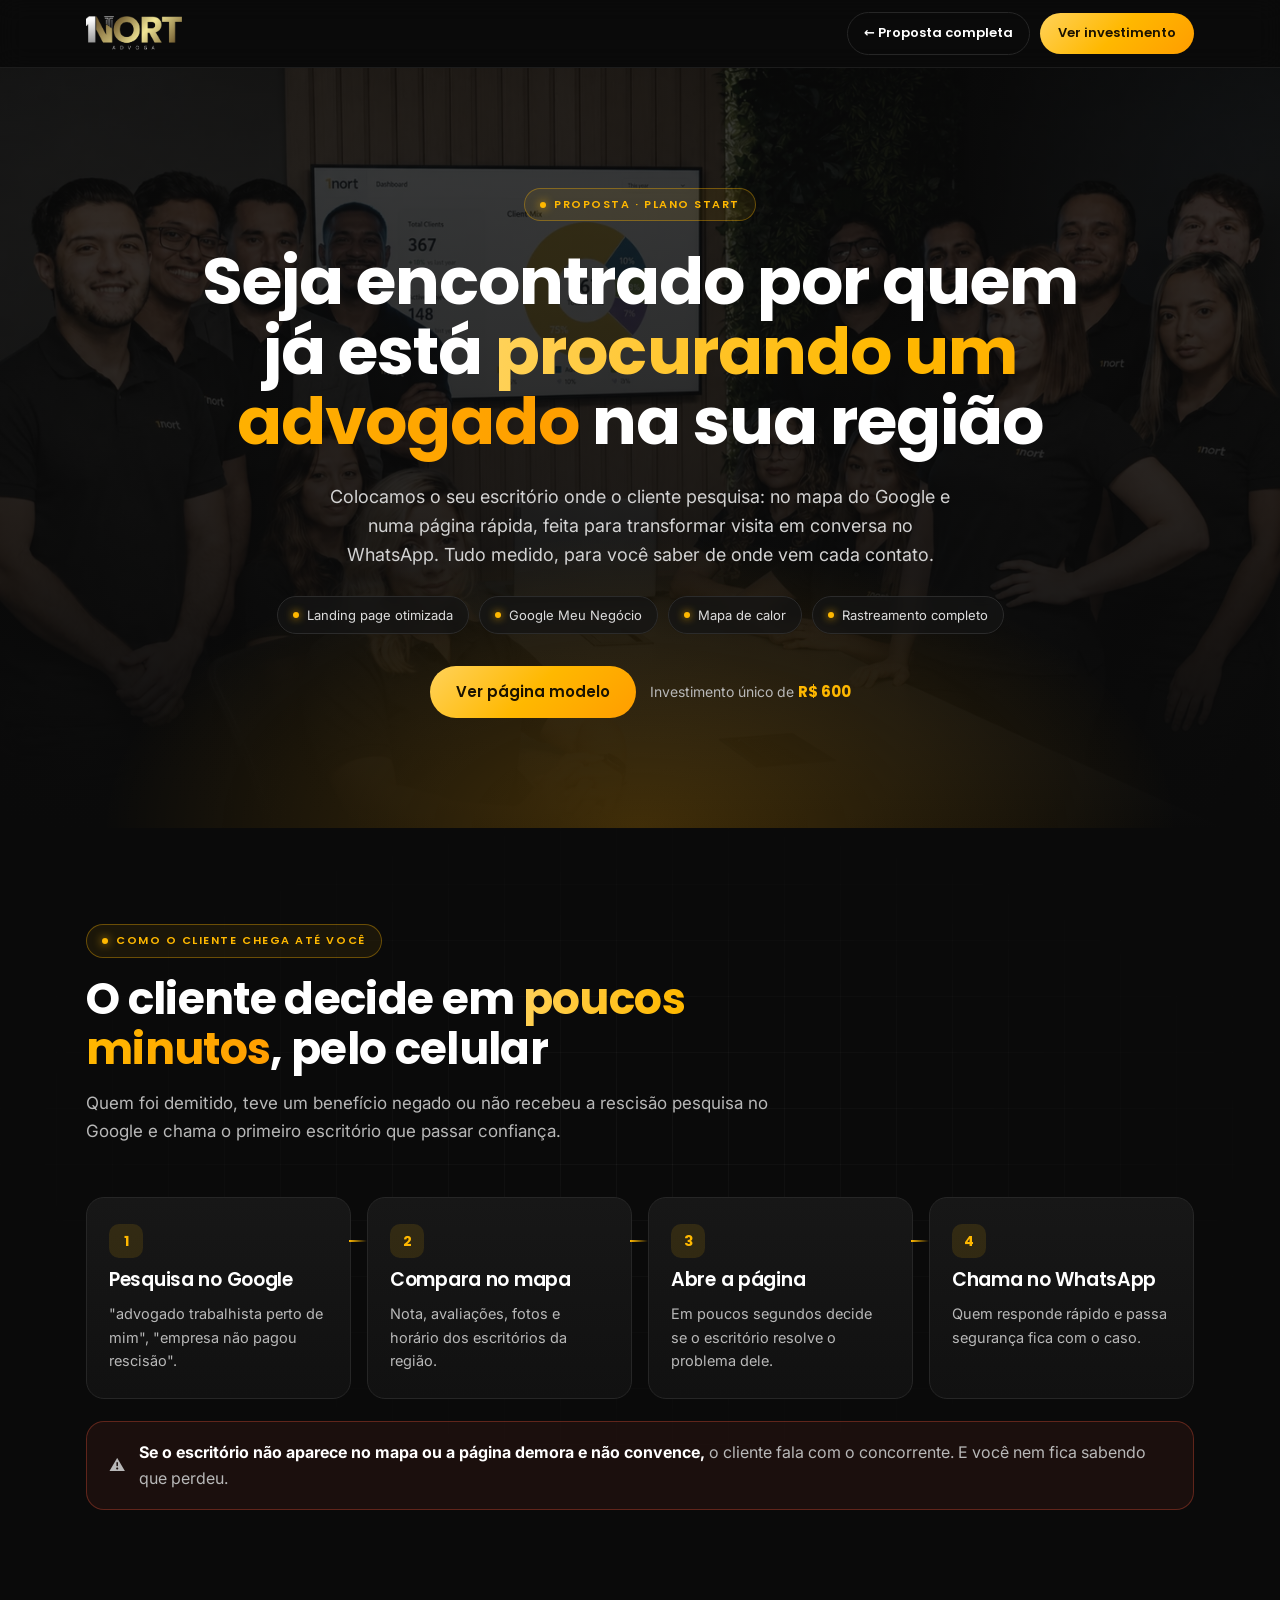
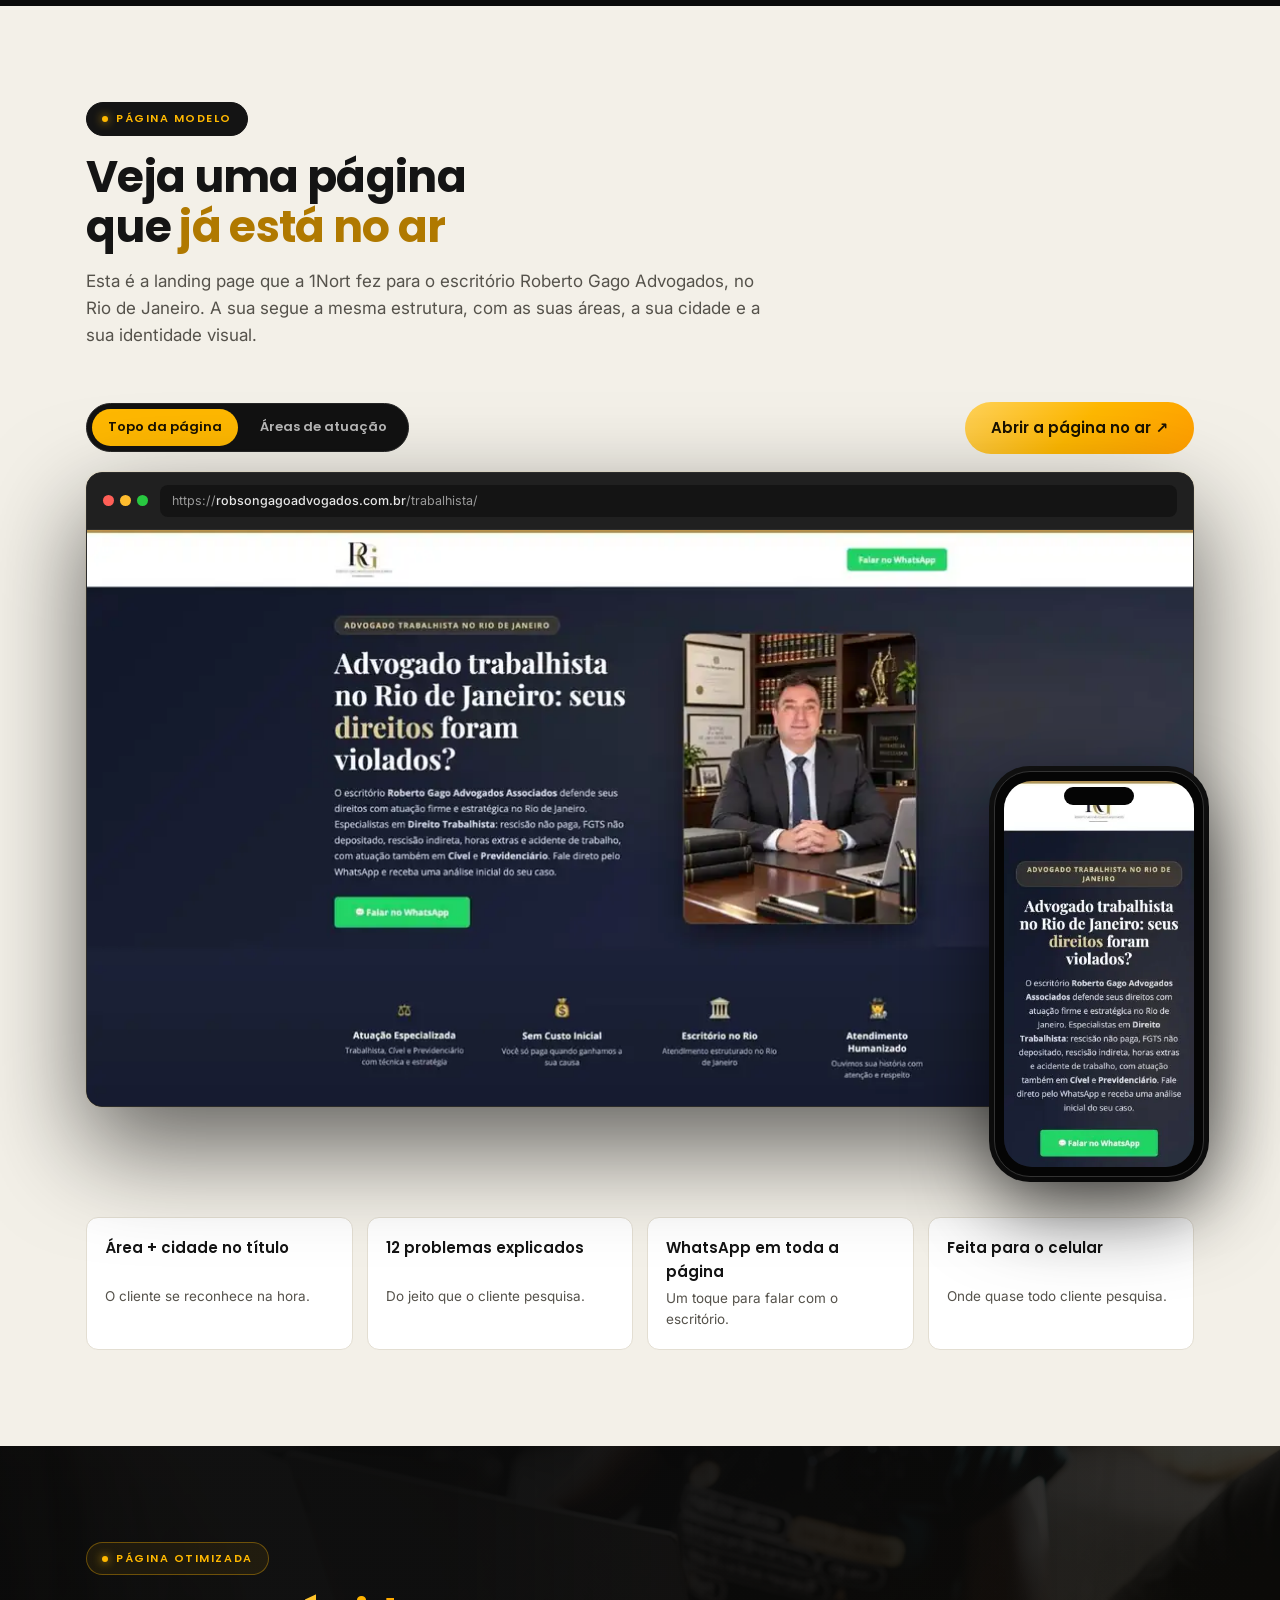
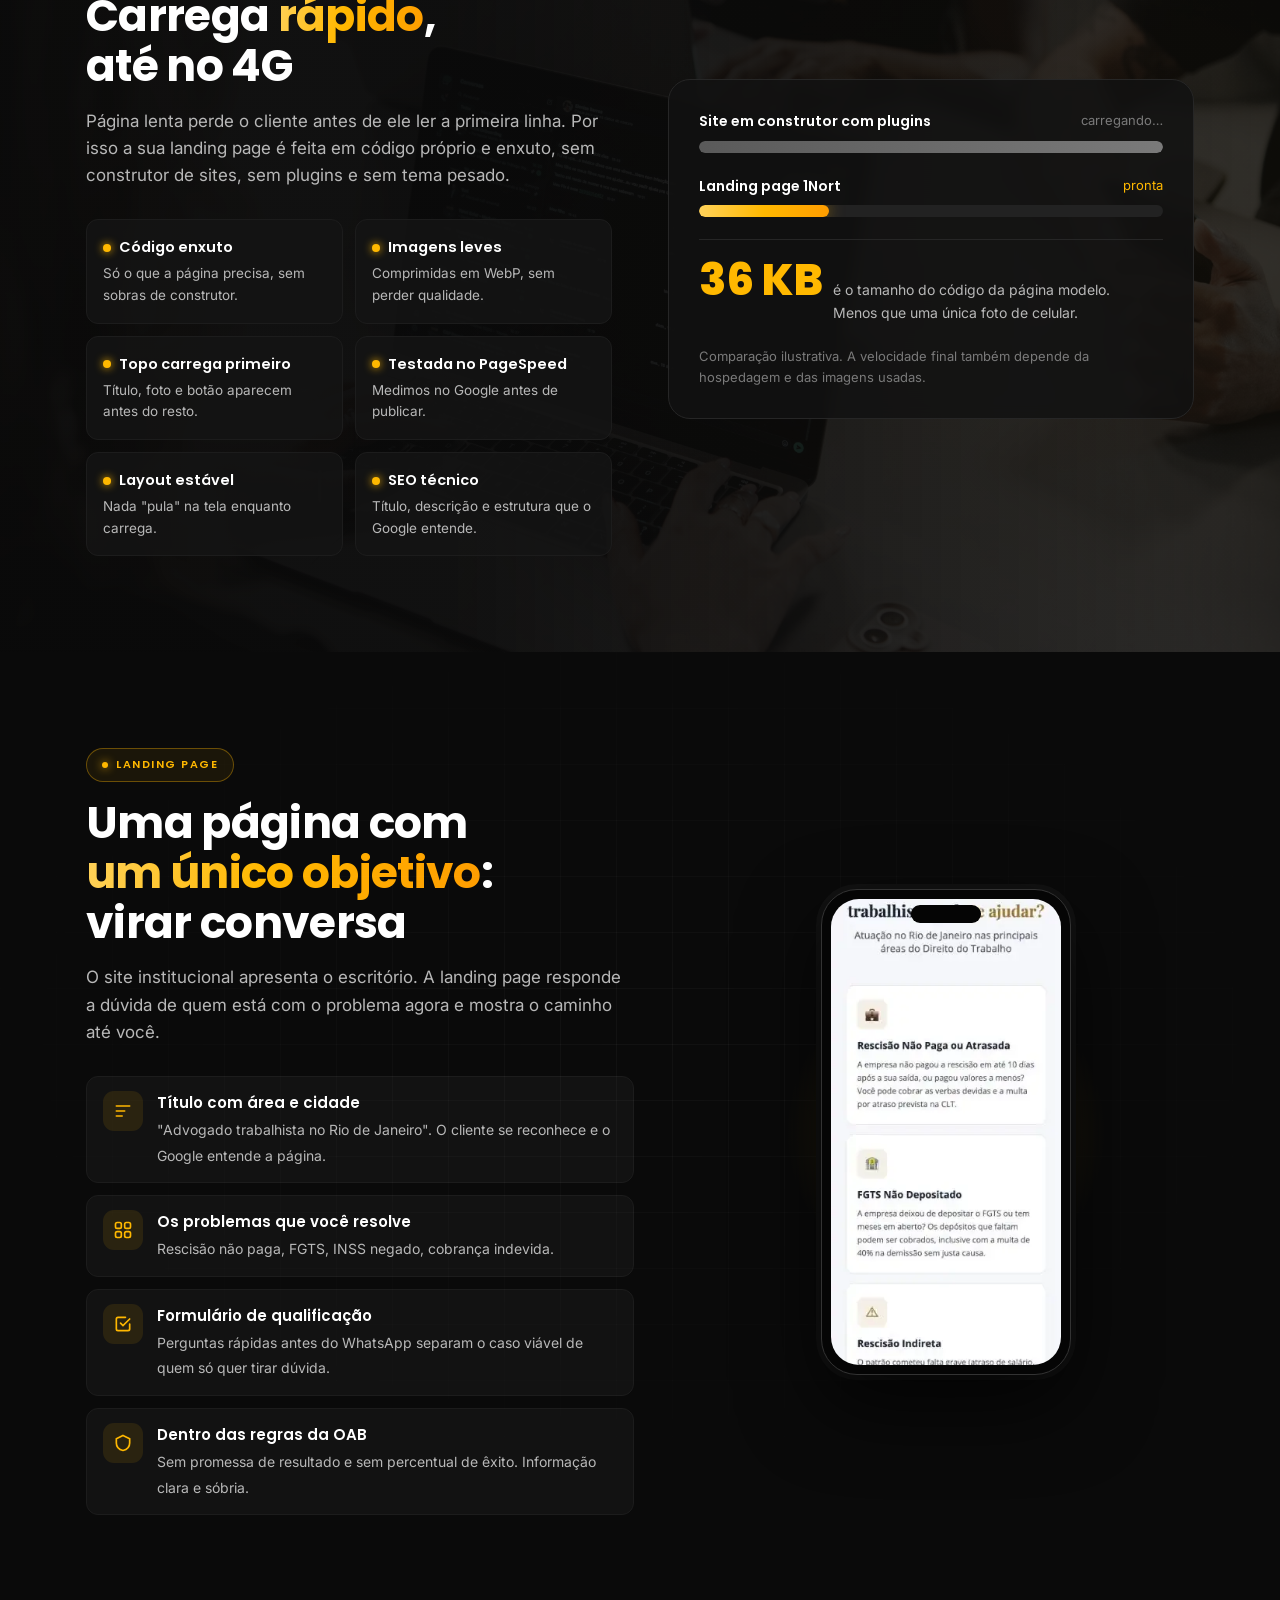
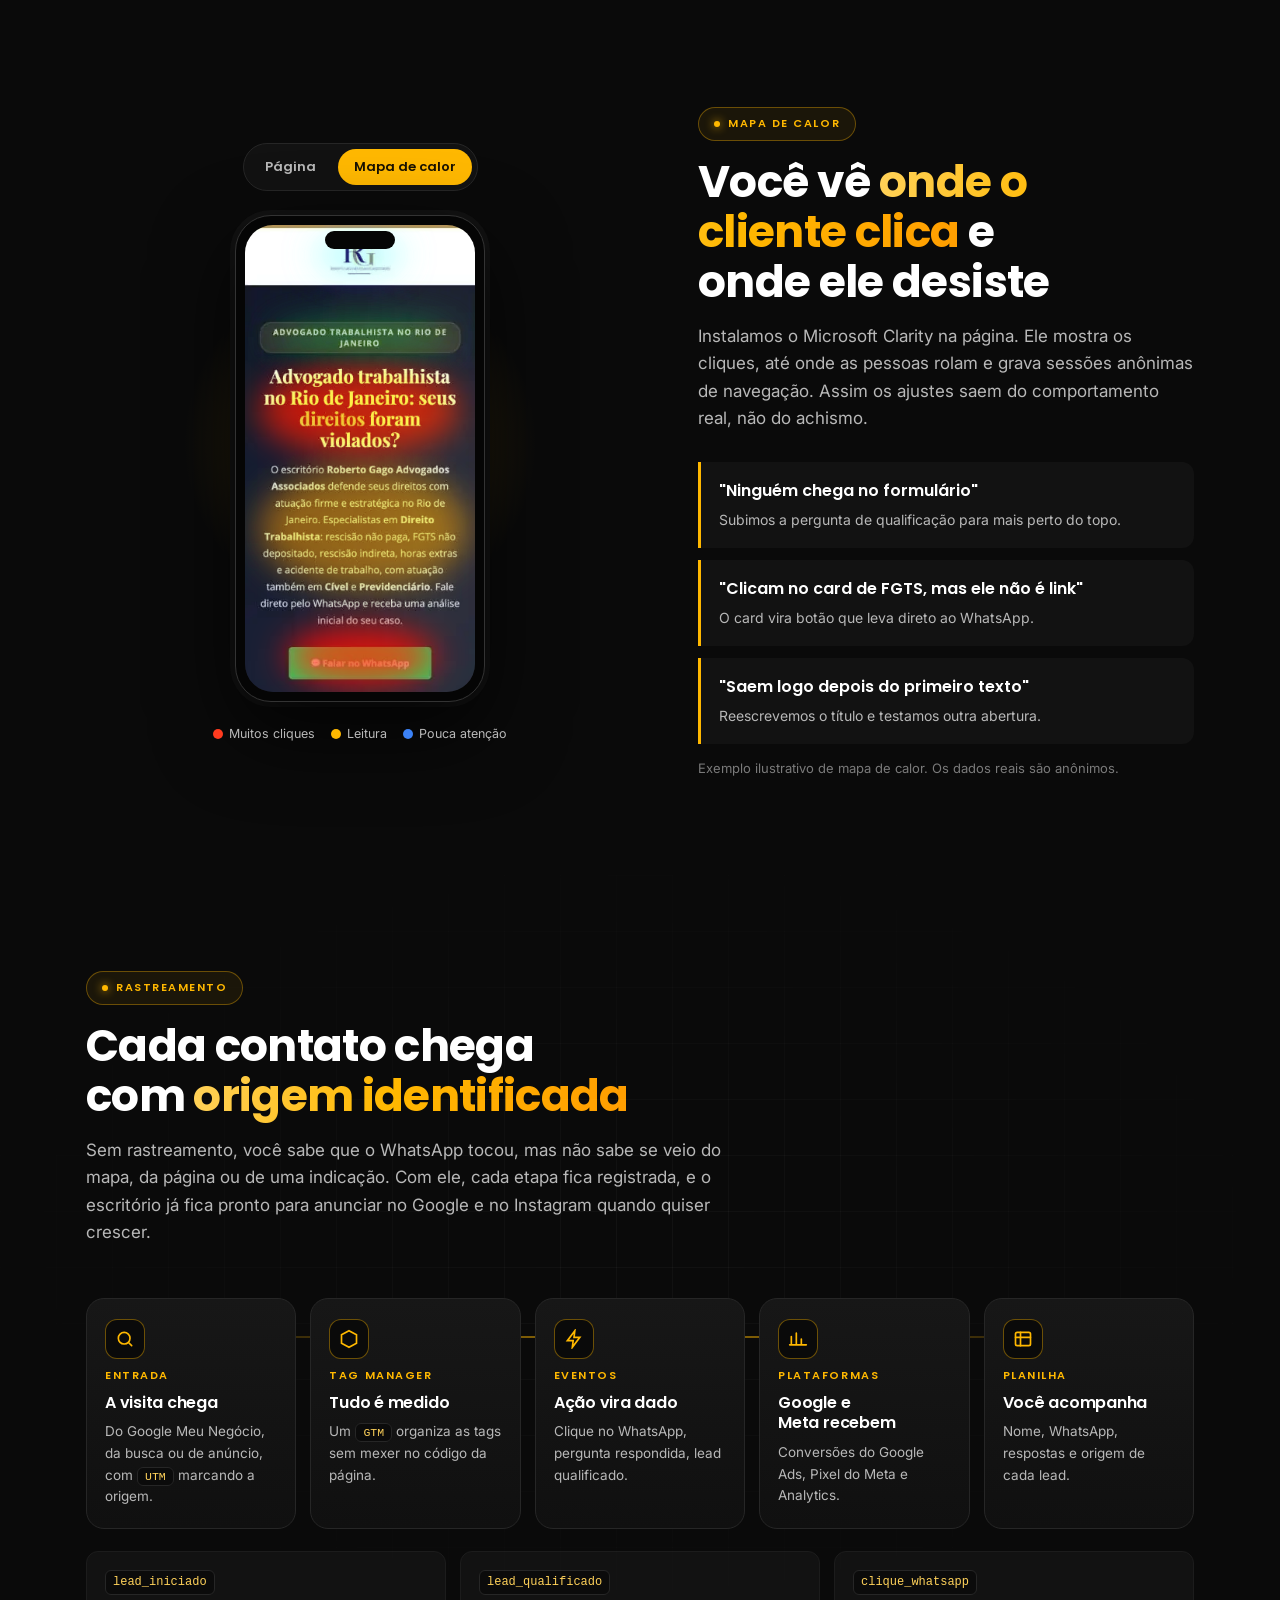
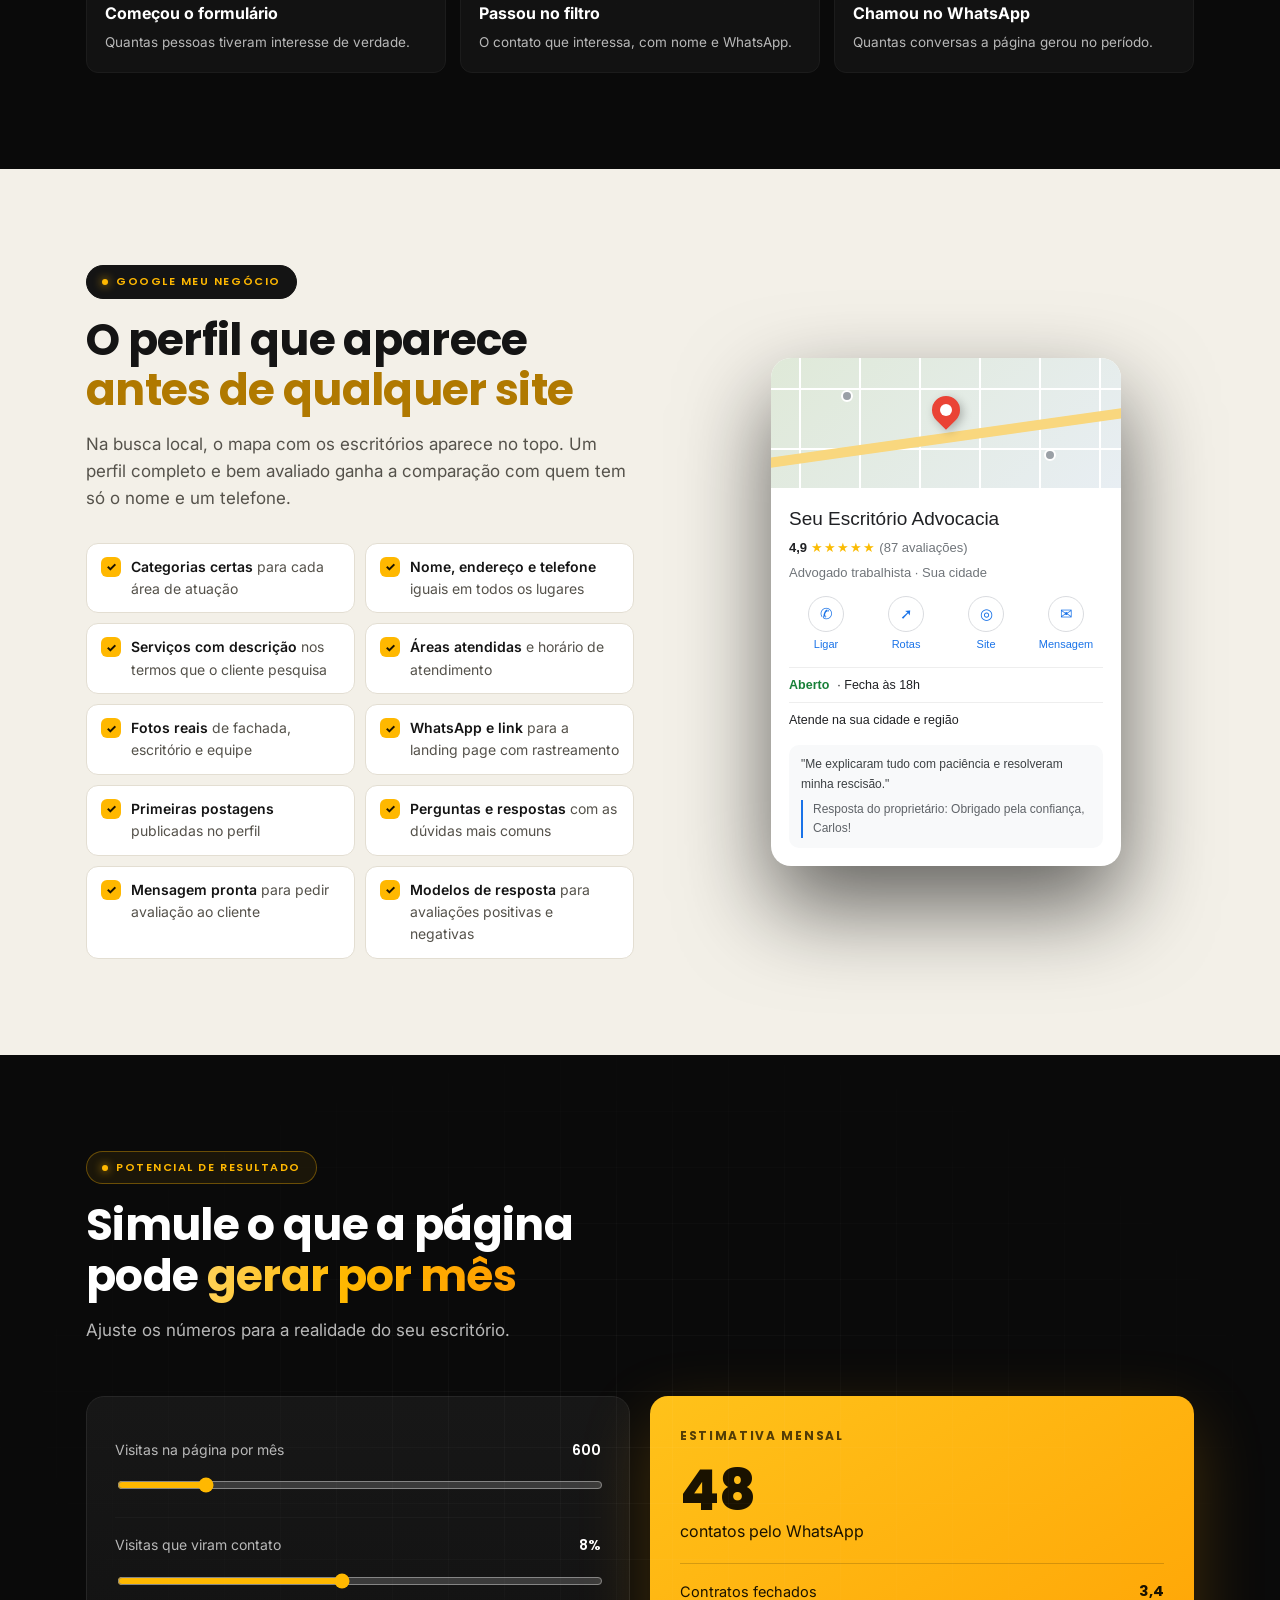
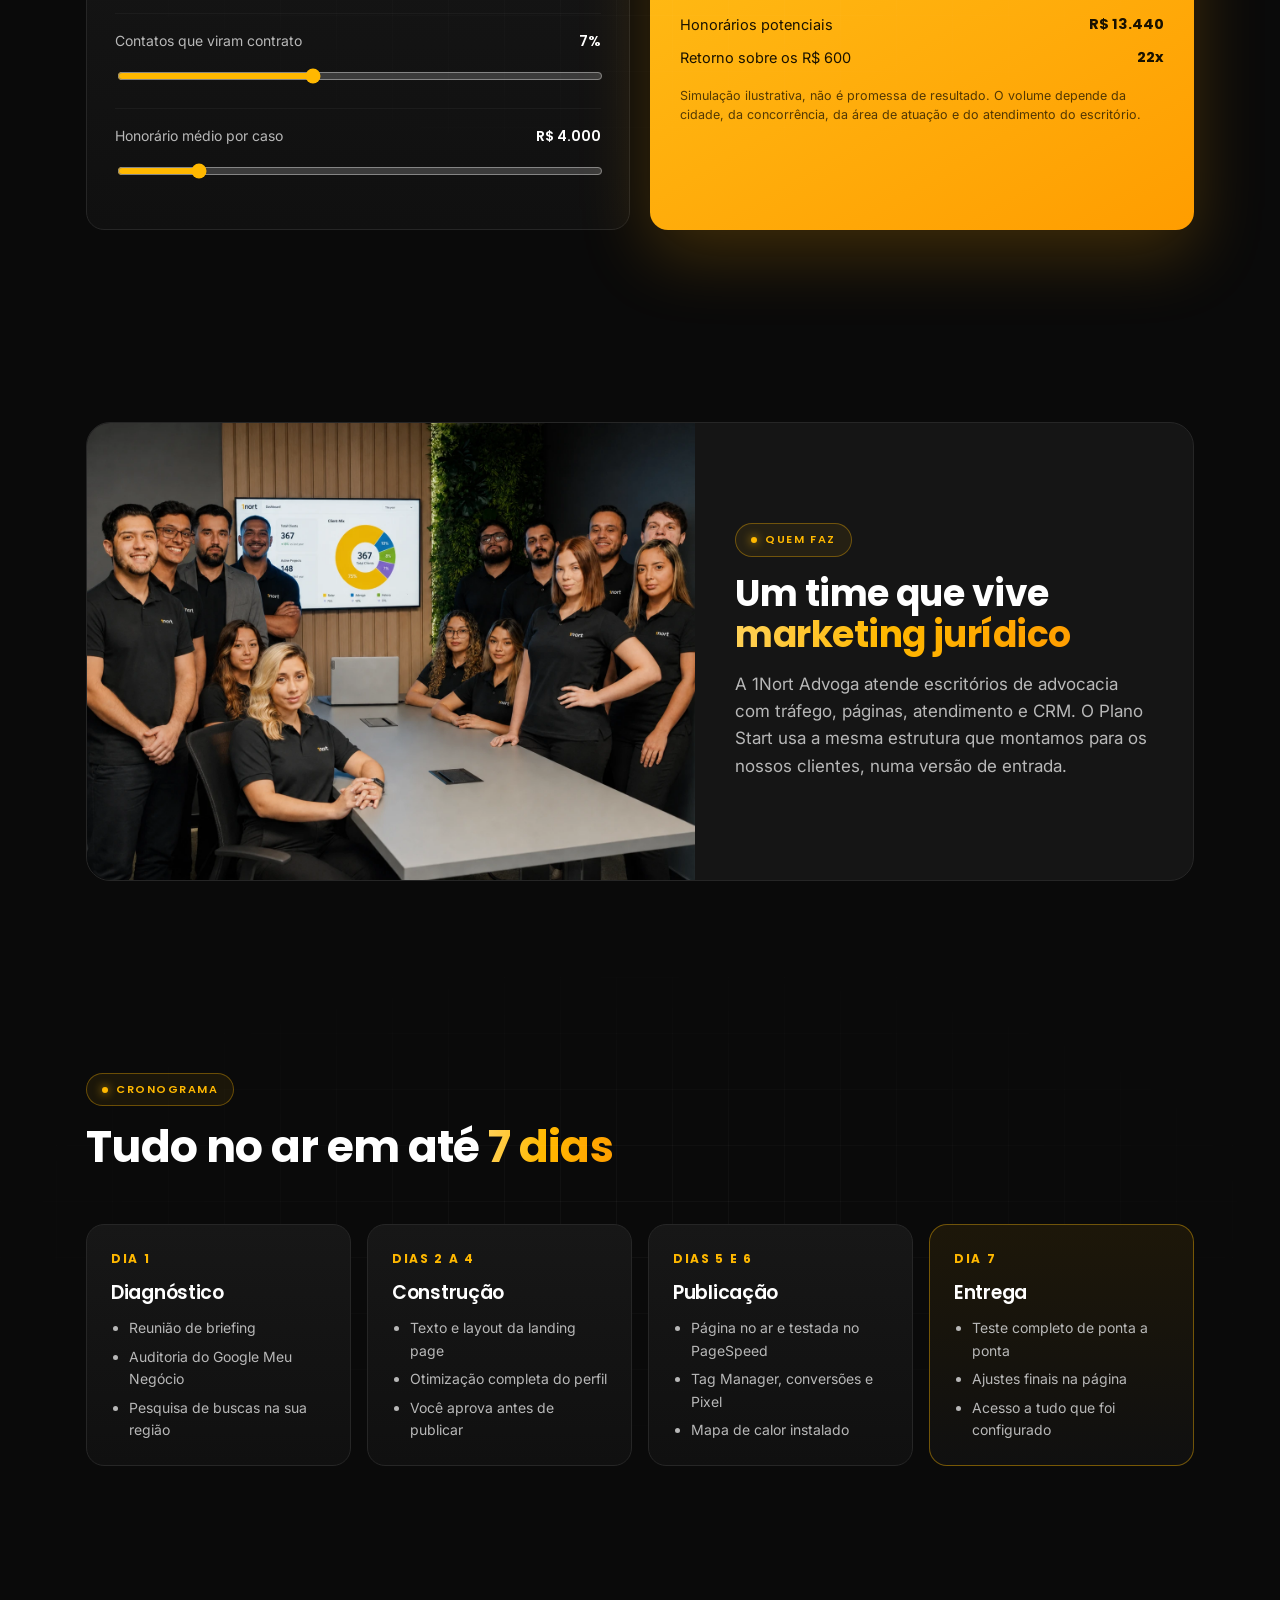
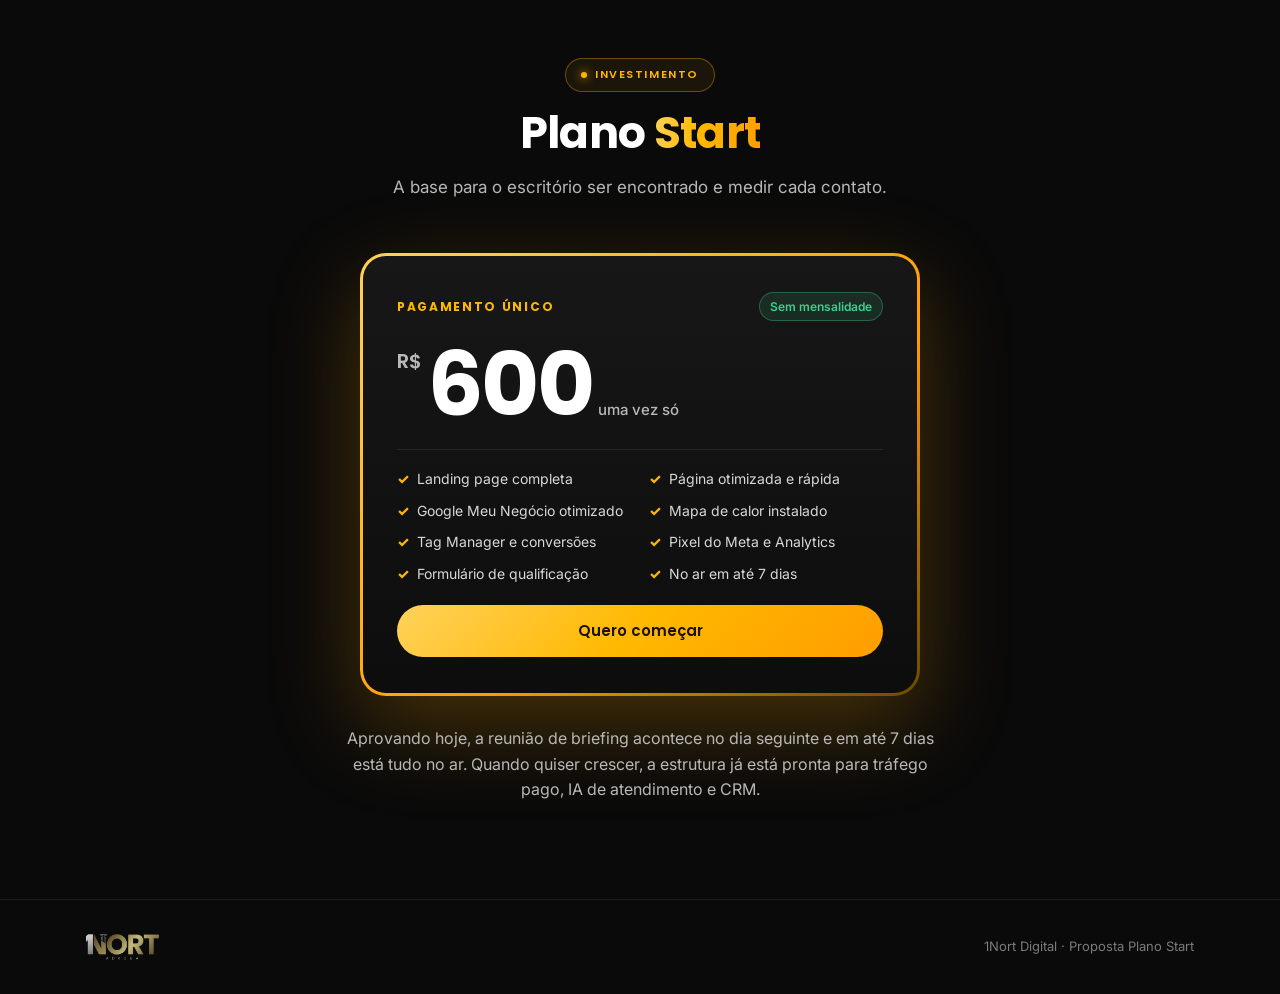
==== start/index.html @ 4a491508 "Plano Start: fundo do hero nao vaza para a secao seguinte Co-Authored-By: Claude Opus 5.5 <noreply@a" ====
<!doctype html>
<html lang="pt-BR">
<head>
<meta charset="utf-8">
<meta name="viewport" content="width=device-width, initial-scale=1, viewport-fit=cover">
<meta name="robots" content="noindex">
<style>:root{padding-top:env(safe-area-inset-top,0px);padding-bottom:env(safe-area-inset-bottom,0px)}body{margin:0}[hidden]{display:none!important}</style>
</head>
<body>
<title>Plano Start 1Nort Advoga</title>
<meta name="claude:viewport-fit-sides" content="cover">
<link rel="preconnect" href="https://fonts.googleapis.com">
<link rel="preconnect" href="https://fonts.gstatic.com" crossorigin>
<link rel="stylesheet" href="https://fonts.googleapis.com/css2?family=Poppins:wght@500;600;700;800&family=Inter:wght@400;500;600&display=swap">
<style>
/* Layout: proposta em rolagem no padrão 1Nort Advoga. Seções pretas em blocos largos, fotos reais com sobreposição escura, amarelo da marca só em títulos-chave, molduras de navegador e celular para mostrar o modelo real */
:root{
  --bg:#0a0a0a; --bg-2:#121212; --card:#151515; --line:#262626; --line-soft:#1c1c1c;
  --fg:#ffffff; --fg-soft:#b8b8b8; --fg-muted:#7a7a7a;
  --y:#ffb800; --y-soft:#ffd25a; --y-deep:#ff9d00; --y-ink:#1a1200;
  --ok:#3ecf8e; --bad:#ff5a3c;
  --f-display:'Poppins',system-ui,-apple-system,'Segoe UI',sans-serif;
  --f-body:'Inter',system-ui,-apple-system,'Segoe UI',sans-serif;
  --r:18px; --r-sm:12px; --container:1140px;
  color-scheme:dark;
}
*{box-sizing:border-box}
html{scroll-behavior:smooth}
body{background:var(--bg);color:var(--fg);font-family:var(--f-body);font-size:16px;line-height:1.6;margin:0;-webkit-font-smoothing:antialiased;overflow-x:hidden}
img{display:block;max-width:100%}
.wrap{max-width:var(--container);margin:0 auto;padding-left:max(16px,env(safe-area-inset-left,0px));padding-right:max(16px,env(safe-area-inset-right,0px))}
section{padding-block:96px;position:relative}
h1,h2,h3{font-family:var(--f-display);margin:0;text-wrap:balance;letter-spacing:-.015em}
h2{font-size:clamp(28px,4.2vw,44px);line-height:1.14;font-weight:700}
h3{font-size:19px;font-weight:600;line-height:1.3}
p{margin:0}
.hl{background:linear-gradient(100deg,var(--y-soft),var(--y) 45%,var(--y-deep));-webkit-background-clip:text;background-clip:text;color:transparent}
.pill{display:inline-flex;align-items:center;gap:8px;padding:7px 15px;border:1px solid rgba(255,184,0,.35);border-radius:999px;background:rgba(255,184,0,.07);color:var(--y);font-family:var(--f-display);font-size:11px;font-weight:600;letter-spacing:.14em;text-transform:uppercase}
.pill::before{content:"";width:6px;height:6px;border-radius:50%;background:var(--y);box-shadow:0 0 10px var(--y)}
.head{display:grid;gap:16px;max-width:740px;margin-bottom:52px;justify-items:start}
.head.center{margin-inline:auto;text-align:center;justify-items:center}
.lead{color:var(--fg-soft);font-size:17px;max-width:62ch}
.muted{color:var(--fg-muted)}
.small{font-size:13px}
.grid-bg::before{content:"";position:absolute;inset:0;pointer-events:none;background-image:linear-gradient(rgba(255,255,255,.035) 1px,transparent 1px),linear-gradient(90deg,rgba(255,255,255,.035) 1px,transparent 1px);background-size:56px 56px;mask-image:radial-gradient(ellipse 70% 60% at 50% 40%,#000,transparent 80%);-webkit-mask-image:radial-gradient(ellipse 70% 60% at 50% 40%,#000,transparent 80%)}
.light{background:#f3f0e8;color:#141414}
.light .lead,.light .muted{color:#55524b}
.light .pill{background:#141414;border-color:#141414}

/* NAV */
body::before{content:"";position:fixed;inset:0 0 auto;height:env(safe-area-inset-top,0px);z-index:30;background:var(--bg)}
.nav{position:sticky;top:env(safe-area-inset-top,0px);z-index:20;background:rgba(10,10,10,.8);backdrop-filter:blur(12px);-webkit-backdrop-filter:blur(12px);border-bottom:1px solid var(--line-soft)}
.nav .wrap{display:flex;align-items:center;justify-content:space-between;gap:16px;padding-block:12px}
.nav img{height:34px;width:auto}
.btn{display:inline-flex;align-items:center;gap:8px;background:linear-gradient(135deg,var(--y-soft),var(--y) 50%,var(--y-deep));color:var(--y-ink);font-family:var(--f-display);font-weight:600;font-size:15px;padding:14px 26px;border-radius:999px;text-decoration:none;border:0;transition:transform .2s,box-shadow .2s}
.btn:hover{transform:translateY(-2px);box-shadow:0 12px 34px rgba(255,184,0,.35)}
.btn.ghost{background:transparent;color:var(--fg);border:1px solid var(--line)}
.btn.ghost:hover{border-color:var(--y);box-shadow:none}
.nav .btn{padding:10px 18px;font-size:13px}
.nav-actions{display:flex;gap:10px;align-items:center}
a:focus-visible,button:focus-visible,input:focus-visible{outline:2px solid var(--y-soft);outline-offset:3px}

/* HERO */
.hero{position:relative;padding-block:120px 110px;overflow:hidden;isolation:isolate}
.hero-bg{position:absolute;inset:0;z-index:-2;background:var(--bg) center 30%/cover no-repeat;background-image:url(../assets/images/estrutura-1nort-time.webp);filter:grayscale(.35)}
.hero::after{content:"";position:absolute;inset:0;z-index:-1;background:radial-gradient(ellipse 60% 55% at 50% 100%,rgba(255,170,0,.22),transparent 70%),linear-gradient(180deg,rgba(10,10,10,.78),rgba(10,10,10,.86) 55%,var(--bg))}
.hero .wrap{display:grid;gap:26px;justify-items:center;text-align:center}
.hero h1{font-size:clamp(36px,6.2vw,66px);line-height:1.06;font-weight:700;max-width:920px}
.hero .lead{font-size:18px;max-width:640px;color:#d2d2d2}
.chips{display:flex;flex-wrap:wrap;gap:10px;justify-content:center}
.chip{display:inline-flex;align-items:center;gap:8px;font-size:13px;color:#ddd;padding:8px 15px;border-radius:999px;background:rgba(20,20,20,.75);border:1px solid #2b2b2b;backdrop-filter:blur(6px)}
.chip i{width:6px;height:6px;border-radius:50%;background:var(--y);box-shadow:0 0 8px var(--y)}
.hero-price{display:flex;gap:14px;align-items:center;flex-wrap:wrap;justify-content:center;margin-top:6px}
.hero-price span{font-size:14px;color:var(--fg-soft)}
.hero-price b{font-family:var(--f-display);color:var(--y);font-size:15px}

/* JORNADA */
.journey{display:grid;grid-template-columns:repeat(4,1fr);gap:16px}
.step{position:relative;background:linear-gradient(180deg,#171717,#111);border:1px solid var(--line);border-radius:var(--r);padding:26px 22px;display:grid;gap:10px;align-content:start}
.step .n{width:34px;height:34px;border-radius:10px;display:grid;place-items:center;background:rgba(255,184,0,.12);color:var(--y);font-family:var(--f-display);font-weight:700;font-size:14px}
.step p{color:var(--fg-soft);font-size:14.5px}
.step:not(:last-child)::after{content:"";position:absolute;right:-17px;top:42px;width:18px;height:2px;background:linear-gradient(90deg,var(--y),transparent)}
.alert{margin-top:22px;display:flex;gap:14px;align-items:center;padding:18px 22px;border-radius:var(--r);background:rgba(255,90,60,.07);border:1px solid rgba(255,90,60,.3);color:var(--fg-soft)}
.alert strong{color:var(--fg)}

/* MODELO REAL */
.showcase{position:relative;padding-bottom:40px}
.browser{background:#1a1a1a;border:1px solid #2c2c2c;border-radius:16px;overflow:hidden;box-shadow:0 40px 100px rgba(0,0,0,.6),0 0 0 1px rgba(255,184,0,.06)}
.bar{display:flex;align-items:center;gap:12px;padding:12px 16px;background:#202020;border-bottom:1px solid #2c2c2c}
.dots{display:flex;gap:6px}
.dots i{width:11px;height:11px;border-radius:50%;background:#3a3a3a}
.dots i:first-child{background:#ff5f57}.dots i:nth-child(2){background:#febc2e}.dots i:nth-child(3){background:#28c840}
.url{flex:1;min-width:0;background:#141414;border-radius:8px;padding:6px 12px;font-size:12.5px;color:#9a9a9a;white-space:nowrap;overflow:hidden;text-overflow:ellipsis}
.url b{color:#e6e6e6;font-weight:500}
.views{position:relative;aspect-ratio:1400/729;background:#0f1424}
.views img{position:absolute;inset:0;width:100%;height:100%;object-fit:cover;object-position:top;transition:opacity .45s}
.views img[aria-hidden="true"]{opacity:0}
.phone{width:250px;max-width:100%;background:#050505;border-radius:36px;padding:9px;border:1px solid #333;box-shadow:0 30px 80px rgba(0,0,0,.7),0 0 0 5px #121212;position:relative}
.phone::before{content:"";position:absolute;top:15px;left:50%;transform:translateX(-50%);width:70px;height:18px;border-radius:12px;background:#050505;z-index:3}
.screen{border-radius:28px;overflow:hidden;position:relative;aspect-ratio:296/600;background:#111}
.screen img{width:100%;height:100%;object-fit:cover;object-position:top}
.showcase .phone{position:absolute;right:-10px;bottom:-30px;width:210px}
.tabs{display:inline-flex;gap:6px;padding:5px;border-radius:999px;background:var(--bg-2);border:1px solid var(--line)}
.tabs button{all:unset;cursor:pointer;padding:8px 16px;border-radius:999px;font-family:var(--f-display);font-size:13px;font-weight:600;color:var(--fg-soft)}
.tabs button[aria-pressed="true"]{background:var(--y);color:var(--y-ink)}
.show-top{display:flex;justify-content:space-between;align-items:center;gap:16px;flex-wrap:wrap;margin-bottom:18px}
.tags{display:grid;grid-template-columns:repeat(4,1fr);gap:14px;margin-top:70px}
.tag{padding:18px;border-radius:var(--r-sm);background:var(--bg-2);border:1px solid var(--line-soft);display:grid;gap:4px}
.tag b{font-family:var(--f-display);font-weight:600;font-size:15px}
.tag span{color:var(--fg-soft);font-size:13.5px}

/* SPLIT */
.split{display:grid;grid-template-columns:1.05fr .95fr;gap:64px;align-items:center}
.split > *{min-width:0}
.stage{display:grid;justify-items:center;position:relative}
.stage::before{content:"";position:absolute;width:70%;aspect-ratio:1;border-radius:50%;background:radial-gradient(circle,rgba(255,184,0,.22),transparent 65%);top:50%;left:50%;transform:translate(-50%,-50%);z-index:0}
.stage > *{position:relative;z-index:1}
.list{display:grid;gap:12px;margin-top:30px}
.li{display:grid;grid-template-columns:40px 1fr;gap:14px;align-items:start;padding:14px 16px;border-radius:var(--r-sm);background:var(--bg-2);border:1px solid var(--line-soft);transition:border-color .25s,transform .25s}
.li:hover{border-color:rgba(255,184,0,.35);transform:translateX(4px)}
.li .ic{width:40px;height:40px;border-radius:11px;display:grid;place-items:center;background:rgba(255,184,0,.1);color:var(--y)}
.li .ic svg{width:20px;height:20px}
.li b{display:block;font-family:var(--f-display);font-weight:600;font-size:15px;margin-bottom:2px}
.li span{color:var(--fg-soft);font-size:14px}

/* VELOCIDADE */
.speed{overflow:hidden;isolation:isolate}
.speed-bg{position:absolute;inset:0;z-index:-2;background:var(--bg) center/cover no-repeat;background-image:url(../assets/images/tecnologia-1nort.jpg);filter:grayscale(.4)}
.speed::after{content:"";position:absolute;inset:0;z-index:-1;background:linear-gradient(90deg,rgba(10,10,10,.97) 35%,rgba(10,10,10,.8)),radial-gradient(ellipse 50% 60% at 85% 50%,rgba(255,184,0,.15),transparent)}
.speed-grid{display:grid;grid-template-columns:1fr 1fr;gap:56px;align-items:center}
.speed-grid > *{min-width:0}
.meter{background:rgba(18,18,18,.85);border:1px solid var(--line);border-radius:22px;padding:30px;backdrop-filter:blur(6px);display:grid;gap:22px}
.load{display:grid;gap:8px}
.load-top{display:flex;justify-content:space-between;gap:12px;font-size:14px}
.load-top b{font-family:var(--f-display);font-weight:600}
.load-top span{color:var(--fg-muted);font-size:13px}
.track{height:12px;border-radius:12px;background:#222;overflow:hidden}
.fill{height:100%;border-radius:12px;width:0;transition:width 1.6s cubic-bezier(.2,.8,.2,1)}
.fill.slow{background:linear-gradient(90deg,#5a5a5a,#7a7a7a)}
.fill.fast{background:linear-gradient(90deg,var(--y-soft),var(--y),var(--y-deep));box-shadow:0 0 16px rgba(255,184,0,.5)}
.fill.slow{width:100%}
.fill.fast{width:28%}
.speed.wait .fill{width:0}
.kb{display:flex;align-items:baseline;gap:10px;flex-wrap:wrap;padding-top:18px;border-top:1px solid var(--line)}
.kb strong{font-family:var(--f-display);font-size:44px;line-height:1;font-weight:800;color:var(--y);font-variant-numeric:tabular-nums}
.kb span{color:var(--fg-soft);font-size:14px;max-width:34ch}
.opt{display:grid;grid-template-columns:1fr 1fr;gap:12px;margin-top:30px}
.op{padding:16px;border-radius:var(--r-sm);background:rgba(20,20,20,.8);border:1px solid var(--line-soft);display:grid;gap:4px}
.op b{font-family:var(--f-display);font-weight:600;font-size:14.5px;display:flex;gap:8px;align-items:center}
.op b::before{content:"";width:8px;height:8px;border-radius:50%;background:var(--y);box-shadow:0 0 8px var(--y);flex:none}
.op span{color:var(--fg-soft);font-size:13.5px}

/* HEATMAP */
.heat{position:absolute;inset:0;pointer-events:none;opacity:0;transition:opacity .5s;mix-blend-mode:hard-light;z-index:2}
.heat.on{opacity:.85}
.blob{position:absolute;border-radius:50%;filter:blur(16px)}
.legend{display:flex;gap:16px;flex-wrap:wrap;margin-top:22px;font-size:12.5px;color:var(--fg-soft);justify-content:center}
.legend span{display:inline-flex;align-items:center;gap:6px}
.legend i{width:10px;height:10px;border-radius:50%}
.insights{display:grid;gap:12px;margin-top:30px}
.insight{padding:16px 18px;border-left:3px solid var(--y);background:var(--bg-2);border-radius:0 var(--r-sm) var(--r-sm) 0}
.insight b{font-family:var(--f-display);font-weight:600;display:block;margin-bottom:3px}
.insight span{color:var(--fg-soft);font-size:14px}
.stage .tabs{margin-bottom:24px}

/* RASTREAMENTO */
.flow{display:grid;grid-template-columns:repeat(5,1fr);gap:14px;position:relative}
.flow::before{content:"";position:absolute;left:4%;right:4%;top:38px;height:2px;background:linear-gradient(90deg,transparent,rgba(255,184,0,.6),transparent);z-index:0}
.node{position:relative;z-index:1;background:linear-gradient(180deg,#171717,#101010);border:1px solid var(--line);border-radius:var(--r);padding:20px 18px;display:grid;gap:8px;align-content:start}
.node .dot{width:40px;height:40px;border-radius:12px;display:grid;place-items:center;background:var(--bg);border:1px solid rgba(255,184,0,.4);color:var(--y)}
.node .dot svg{width:20px;height:20px}
.node .k{font-family:var(--f-display);font-size:11px;letter-spacing:.14em;text-transform:uppercase;color:var(--y);font-weight:600}
.node h3{font-size:16px}
.node p{color:var(--fg-soft);font-size:13.5px}
code{font-size:11.5px;background:#0b0b0b;border:1px solid var(--line);color:var(--y-soft);padding:2px 7px;border-radius:6px;font-family:ui-monospace,Menlo,Consolas,monospace}
.events{display:grid;grid-template-columns:repeat(3,1fr);gap:14px;margin-top:22px}
.event{padding:18px;border-radius:var(--r-sm);background:var(--bg-2);border:1px solid var(--line-soft);display:grid;gap:6px}
.event code{justify-self:start;font-size:12px}
.event span{color:var(--fg-soft);font-size:13.5px}

/* GMN */
.gmn{width:350px;max-width:100%;background:#fff;color:#202124;border-radius:20px;overflow:hidden;box-shadow:0 40px 90px rgba(0,0,0,.6);font-family:Arial,Helvetica,sans-serif}
.map{height:130px;position:relative;background:
  linear-gradient(90deg,transparent 47%,#fff 47% 50%,transparent 50%) 0 0/60px 60px,
  linear-gradient(0deg,transparent 47%,#fff 47% 50%,transparent 50%) 0 0/60px 60px,
  linear-gradient(135deg,#dfe9d8,#e8eef3)}
.map .road{position:absolute;left:-10%;top:58%;width:120%;height:10px;background:#f9d77e;transform:rotate(-8deg)}
.map .pin{position:absolute;left:50%;top:40%;width:28px;height:28px;background:#ea4335;border-radius:50% 50% 50% 0;transform:translate(-50%,-50%) rotate(-45deg);box-shadow:0 4px 10px rgba(0,0,0,.25)}
.map .pin::after{content:"";position:absolute;inset:8px;background:#fff;border-radius:50%}
.map .pin2{position:absolute;width:12px;height:12px;border-radius:50%;background:#9aa0a6;border:2px solid #fff}
.gmn-body{padding:16px 18px 18px}
.gmn-name{font-size:19px;margin:0 0 4px}
.stars{font-size:13px;color:#70757a}
.stars b{color:#202124}
.stars span{color:#fbbc04;letter-spacing:1px}
.gmn-cat{font-size:13px;color:#70757a;margin:4px 0 12px}
.gmn-actions{display:grid;grid-template-columns:repeat(4,1fr);gap:6px;margin-bottom:14px}
.gmn-actions div{display:grid;justify-items:center;gap:4px;font-size:11px;color:#1a73e8}
.gmn-actions i{width:36px;height:36px;border-radius:50%;border:1px solid #dadce0;display:grid;place-items:center;font-style:normal;font-size:15px}
.gmn-row{font-size:12.5px;padding:7px 0;border-top:1px solid #eee;display:flex;gap:8px}
.gmn-row b{color:#188038;font-weight:600}
.gmn-review{margin-top:8px;background:#f8f9fa;border-radius:10px;padding:10px 12px;font-size:12px;color:#3c4043}
.gmn-review em{display:block;font-style:normal;margin-top:6px;padding-left:10px;border-left:2px solid #1a73e8;color:#5f6368}
.checks{display:grid;grid-template-columns:1fr 1fr;gap:10px;margin-top:30px}
.ck{display:flex;gap:10px;align-items:flex-start;padding:12px 14px;border-radius:var(--r-sm);background:#fff;border:1px solid #e3ded2;font-size:14px;color:#55524b}
.ck b{color:#141414;font-weight:600}
.ck::before{content:"✓";flex:none;width:20px;height:20px;border-radius:6px;background:var(--y);color:var(--y-ink);display:grid;place-items:center;font-size:12px;font-weight:800;margin-top:1px}

/* SIMULADOR */
.sim{display:grid;grid-template-columns:1fr 1fr;gap:20px;align-items:stretch}
.sim > *{min-width:0}
.panel{background:linear-gradient(180deg,#171717,#101010);border:1px solid var(--line);border-radius:var(--r);padding:26px 28px}
.field{display:grid;gap:8px;padding:16px 0;border-bottom:1px solid var(--line-soft)}
.field:last-child{border-bottom:0}
.field label{display:flex;justify-content:space-between;gap:12px;font-size:14px;color:var(--fg-soft)}
.field output{font-family:var(--f-display);font-weight:600;color:var(--fg);font-variant-numeric:tabular-nums}
input[type=range]{width:100%;accent-color:var(--y);height:28px}
.result{background:linear-gradient(150deg,#ffc21a,#ff9d00);color:var(--y-ink);border-radius:var(--r);padding:30px;display:grid;gap:18px;align-content:start;box-shadow:0 24px 70px rgba(255,170,0,.22)}
.result .lbl{font-family:var(--f-display);font-size:12px;font-weight:700;letter-spacing:.14em;text-transform:uppercase;opacity:.75}
.big{font-family:var(--f-display);font-weight:800;font-size:clamp(40px,5.5vw,56px);line-height:1;font-variant-numeric:tabular-nums}
.rows{display:grid;gap:10px;border-top:1px solid rgba(26,18,0,.18);padding-top:16px}
.rows div{display:flex;justify-content:space-between;gap:12px;font-size:14.5px}
.rows b{font-family:var(--f-display);font-variant-numeric:tabular-nums}
.disc{font-size:12.5px;opacity:.75;line-height:1.5}

/* TIME */
.team{display:grid;grid-template-columns:1.1fr .9fr;gap:0;border-radius:24px;overflow:hidden;border:1px solid var(--line);background:var(--card)}
.team > *{min-width:0}
.team img{width:100%;height:100%;object-fit:cover;min-height:320px}
.team .txt{padding:44px 40px;display:grid;gap:16px;align-content:center}

/* CRONOGRAMA */
.weeks{display:grid;grid-template-columns:repeat(4,1fr);gap:16px;position:relative}
.week{background:linear-gradient(180deg,#171717,#101010);border:1px solid var(--line);border-radius:var(--r);padding:24px;display:grid;gap:12px;align-content:start}
.week .n{font-family:var(--f-display);font-weight:700;color:var(--y);font-size:12px;letter-spacing:.14em;text-transform:uppercase}
.week ul{margin:0;padding-left:18px;color:var(--fg-soft);font-size:14px;display:grid;gap:6px}
.week:last-child{border-color:rgba(255,184,0,.4);background:linear-gradient(180deg,#1d1709,#101010)}

/* PREÇO */
.price-wrap{display:grid;justify-items:center}
.offer{width:min(560px,100%);border-radius:26px;padding:3px;background:linear-gradient(140deg,var(--y-soft),var(--y-deep) 60%,#6b4a00);box-shadow:0 30px 90px rgba(255,170,0,.25)}
.offer-in{border-radius:23px;background:linear-gradient(180deg,#171717,#0d0d0d);padding:36px 34px;display:grid;gap:20px}
.offer .lbl{display:flex;justify-content:space-between;align-items:center;gap:12px;flex-wrap:wrap}
.offer .lbl span{font-family:var(--f-display);font-size:12px;font-weight:700;letter-spacing:.14em;text-transform:uppercase;color:var(--y)}
.badge{font-size:12px;font-weight:600;background:rgba(62,207,142,.12);color:var(--ok);border:1px solid rgba(62,207,142,.35);padding:4px 10px;border-radius:999px}
.amount{display:flex;align-items:flex-start;gap:6px;font-family:var(--f-display);font-weight:800;line-height:1}
.amount small{font-size:20px;font-weight:600;margin-top:10px;color:var(--fg-soft)}
.amount strong{font-size:clamp(64px,10vw,88px);letter-spacing:-.03em}
.amount em{font-style:normal;font-size:15px;font-weight:500;color:var(--fg-soft);align-self:flex-end;margin-bottom:12px;font-family:var(--f-body)}
.inc{display:grid;grid-template-columns:1fr 1fr;gap:9px 18px;margin:0;padding:18px 0 0;list-style:none;border-top:1px solid var(--line);font-size:14px;color:#d8d8d8}
.inc li{display:flex;gap:8px}
.inc li::before{content:"✓";color:var(--y);font-weight:800}
.offer .btn{justify-content:center}
.next{margin-top:30px;text-align:center;color:var(--fg-soft);max-width:600px;margin-inline:auto}
footer{padding-block:34px;border-top:1px solid var(--line-soft);color:var(--fg-muted);font-size:13px}
footer .wrap{display:flex;justify-content:space-between;align-items:center;gap:16px;flex-wrap:wrap}
footer img{height:26px;width:auto;opacity:.8}

/* RESPONSIVO */
@media (max-width:960px){
  .journey,.weeks,.tags{grid-template-columns:1fr 1fr}
  .step:nth-child(2)::after{display:none}
  .flow{grid-template-columns:1fr 1fr}
  .flow::before{display:none}
  .events{grid-template-columns:1fr}
  .split,.speed-grid,.team{grid-template-columns:1fr;gap:44px}
  .team{gap:0}
  .split.rev .stage{order:-1}
  .sim{grid-template-columns:1fr}
  .showcase .phone{width:150px;right:-6px;bottom:-40px}
}
@media (max-width:560px){
  section{padding-block:68px}
  .nav .btn.ghost{display:inline-flex}
  .journey,.weeks,.flow,.checks,.opt,.tags,.inc{grid-template-columns:1fr}
  .step::after{display:none}
  .panel,.result,.offer-in{padding:22px}
  .team .txt{padding:26px 22px}
  .nav .btn{display:none}
  .showcase .phone{width:118px;border-radius:24px;padding:6px}
  .showcase .phone .screen{border-radius:18px}
  .showcase .phone::before{display:none}
  .tags{margin-top:56px}
}
@media (prefers-reduced-motion:reduce){*{transition:none!important;scroll-behavior:auto!important}.speed .fill.slow{width:100%}.speed .fill.fast{width:28%}}
</style>

<nav class="nav" aria-label="Topo">
  <div class="wrap">
    <img src="../assets/images/1nort-advoga-logo.webp" alt="1Nort Advoga" width="420" height="148">
    <div class="nav-actions"><a class="btn ghost" href="../" style="padding:10px 16px;font-size:13px">← Proposta completa</a>
    <a class="btn" href="#investimento">Ver investimento</a></div>
  </div>
</nav>

<!-- HERO -->
<header class="section hero">
  <div class="hero-bg" role="img" aria-label="Time da 1Nort no escritório"></div>
  <div class="wrap">
    <span class="pill">Proposta · Plano Start</span>
    <h1>Seja encontrado por quem já está <span class="hl">procurando um advogado</span> na sua região</h1>
    <p class="lead">Colocamos o seu escritório onde o cliente pesquisa: no mapa do Google e numa página rápida, feita para transformar visita em conversa no WhatsApp. Tudo medido, para você saber de onde vem cada contato.</p>
    <div class="chips">
      <span class="chip"><i></i>Landing page otimizada</span>
      <span class="chip"><i></i>Google Meu Negócio</span>
      <span class="chip"><i></i>Mapa de calor</span>
      <span class="chip"><i></i>Rastreamento completo</span>
    </div>
    <div class="hero-price"><a class="btn" href="#modelo">Ver página modelo</a><span>Investimento único de <b>R$ 600</b></span></div>
  </div>
</header>

<!-- JORNADA -->
<section id="jornada" class="grid-bg">
  <div class="wrap">
    <div class="head">
      <span class="pill">Como o cliente chega até você</span>
      <h2>O cliente decide em <span class="hl">poucos minutos</span>, pelo celular</h2>
      <p class="lead">Quem foi demitido, teve um benefício negado ou não recebeu a rescisão pesquisa no Google e chama o primeiro escritório que passar confiança.</p>
    </div>
    <div class="journey">
      <div class="step"><span class="n">1</span><h3>Pesquisa no Google</h3><p>"advogado trabalhista perto de mim", "empresa não pagou rescisão".</p></div>
      <div class="step"><span class="n">2</span><h3>Compara no mapa</h3><p>Nota, avaliações, fotos e horário dos escritórios da região.</p></div>
      <div class="step"><span class="n">3</span><h3>Abre a página</h3><p>Em poucos segundos decide se o escritório resolve o problema dele.</p></div>
      <div class="step"><span class="n">4</span><h3>Chama no WhatsApp</h3><p>Quem responde rápido e passa segurança fica com o caso.</p></div>
    </div>
    <div class="alert"><span aria-hidden="true">⚠</span><p><strong>Se o escritório não aparece no mapa ou a página demora e não convence,</strong> o cliente fala com o concorrente. E você nem fica sabendo que perdeu.</p></div>
  </div>
</section>

<!-- MODELO REAL -->
<section id="modelo" class="light">
  <div class="wrap">
    <div class="head">
      <span class="pill">Página modelo</span>
      <h2>Veja uma página que <span class="hl" style="background:none;color:#b07900;-webkit-text-fill-color:#b07900">já está no ar</span></h2>
      <p class="lead">Esta é a landing page que a 1Nort fez para o escritório Roberto Gago Advogados, no Rio de Janeiro. A sua segue a mesma estrutura, com as suas áreas, a sua cidade e a sua identidade visual.</p>
    </div>
    <div class="show-top">
      <div class="tabs" role="group" aria-label="Parte da página">
        <button type="button" id="tab-topo" aria-pressed="true">Topo da página</button>
        <button type="button" id="tab-areas" aria-pressed="false">Áreas de atuação</button>
      </div>
      <a class="btn" href="https://robsongagoadvogados.com.br/trabalhista/" target="_blank" rel="noopener">Abrir a página no ar ↗</a>
    </div>
    <div class="showcase">
      <div class="browser">
        <div class="bar"><div class="dots"><i></i><i></i><i></i></div><div class="url">https://<b>robsongagoadvogados.com.br</b>/trabalhista/</div></div>
        <div class="views">
          <img id="v-topo" src="[data-uri]" alt="Topo da landing page do Roberto Gago Advogados no computador" width="1400" height="729">
          <img id="v-areas" src="[data-uri]" alt="Seção de áreas de atuação da landing page" width="1400" height="729" aria-hidden="true">
        </div>
      </div>
      <div class="phone" aria-hidden="true"><div class="screen"><img src="[data-uri]" alt="" width="296" height="600"></div></div>
    </div>
    <div class="tags">
      <div class="tag" style="background:#fff;border-color:#e3ded2"><b>Área + cidade no título</b><span style="color:#55524b">O cliente se reconhece na hora.</span></div>
      <div class="tag" style="background:#fff;border-color:#e3ded2"><b>12 problemas explicados</b><span style="color:#55524b">Do jeito que o cliente pesquisa.</span></div>
      <div class="tag" style="background:#fff;border-color:#e3ded2"><b>WhatsApp em toda a página</b><span style="color:#55524b">Um toque para falar com o escritório.</span></div>
      <div class="tag" style="background:#fff;border-color:#e3ded2"><b>Feita para o celular</b><span style="color:#55524b">Onde quase todo cliente pesquisa.</span></div>
    </div>
  </div>
</section>

<!-- VELOCIDADE -->
<section id="velocidade" class="speed">
  <div class="speed-bg" aria-hidden="true"></div>
  <div class="wrap speed-grid">
    <div>
      <div class="head" style="margin-bottom:0">
        <span class="pill">Página otimizada</span>
        <h2>Carrega <span class="hl">rápido</span>, até no 4G</h2>
        <p class="lead">Página lenta perde o cliente antes de ele ler a primeira linha. Por isso a sua landing page é feita em código próprio e enxuto, sem construtor de sites, sem plugins e sem tema pesado.</p>
      </div>
      <div class="opt">
        <div class="op"><b>Código enxuto</b><span>Só o que a página precisa, sem sobras de construtor.</span></div>
        <div class="op"><b>Imagens leves</b><span>Comprimidas em WebP, sem perder qualidade.</span></div>
        <div class="op"><b>Topo carrega primeiro</b><span>Título, foto e botão aparecem antes do resto.</span></div>
        <div class="op"><b>Testada no PageSpeed</b><span>Medimos no Google antes de publicar.</span></div>
        <div class="op"><b>Layout estável</b><span>Nada "pula" na tela enquanto carrega.</span></div>
        <div class="op"><b>SEO técnico</b><span>Título, descrição e estrutura que o Google entende.</span></div>
      </div>
    </div>
    <div class="meter" id="meter">
      <div class="load"><div class="load-top"><b>Site em construtor com plugins</b><span>carregando…</span></div><div class="track"><div class="fill slow"></div></div></div>
      <div class="load"><div class="load-top"><b>Landing page 1Nort</b><span style="color:var(--y)">pronta</span></div><div class="track"><div class="fill fast"></div></div></div>
      <div class="kb"><strong>36 KB</strong><span>é o tamanho do código da página modelo. Menos que uma única foto de celular.</span></div>
      <p class="muted small">Comparação ilustrativa. A velocidade final também depende da hospedagem e das imagens usadas.</p>
    </div>
  </div>
</section>

<!-- LANDING PAGE -->
<section id="landing-page" class="grid-bg">
  <div class="wrap split">
    <div>
      <div class="head" style="margin-bottom:0">
        <span class="pill">Landing page</span>
        <h2>Uma página com <span class="hl">um único objetivo</span>: virar conversa</h2>
        <p class="lead">O site institucional apresenta o escritório. A landing page responde a dúvida de quem está com o problema agora e mostra o caminho até você.</p>
      </div>
      <div class="list">
        <div class="li"><span class="ic"><svg viewBox="0 0 24 24" fill="none" stroke="currentColor" stroke-width="2" stroke-linecap="round"><path d="M4 6h16M4 12h10M4 18h7"/></svg></span><div><b>Título com área e cidade</b><span>"Advogado trabalhista no Rio de Janeiro". O cliente se reconhece e o Google entende a página.</span></div></div>
        <div class="li"><span class="ic"><svg viewBox="0 0 24 24" fill="none" stroke="currentColor" stroke-width="2" stroke-linecap="round"><rect x="3" y="3" width="7" height="7" rx="2"/><rect x="14" y="3" width="7" height="7" rx="2"/><rect x="3" y="14" width="7" height="7" rx="2"/><rect x="14" y="14" width="7" height="7" rx="2"/></svg></span><div><b>Os problemas que você resolve</b><span>Rescisão não paga, FGTS, INSS negado, cobrança indevida.</span></div></div>
        <div class="li"><span class="ic"><svg viewBox="0 0 24 24" fill="none" stroke="currentColor" stroke-width="2" stroke-linecap="round"><path d="M9 11l3 3 8-8"/><path d="M20 12v6a2 2 0 0 1-2 2H6a2 2 0 0 1-2-2V6a2 2 0 0 1 2-2h9"/></svg></span><div><b>Formulário de qualificação</b><span>Perguntas rápidas antes do WhatsApp separam o caso viável de quem só quer tirar dúvida.</span></div></div>
        <div class="li"><span class="ic"><svg viewBox="0 0 24 24" fill="none" stroke="currentColor" stroke-width="2" stroke-linecap="round"><path d="M12 3l8 4v5c0 5-3.5 8-8 9-4.5-1-8-4-8-9V7z"/></svg></span><div><b>Dentro das regras da OAB</b><span>Sem promessa de resultado e sem percentual de êxito. Informação clara e sóbria.</span></div></div>
      </div>
    </div>
    <div class="stage" aria-label="Landing page modelo no celular">
      <div class="phone"><div class="screen"><img src="[data-uri]" alt="Cards de problemas trabalhistas na landing page modelo, no celular" width="296" height="600"></div></div>
    </div>
  </div>
</section>

<!-- MAPA DE CALOR -->
<section id="mapa-de-calor">
  <div class="wrap split rev">
    <div class="stage">
      <div class="tabs" role="group" aria-label="Visualização">
        <button type="button" id="btn-page" aria-pressed="false">Página</button>
        <button type="button" id="btn-heat" aria-pressed="true">Mapa de calor</button>
      </div>
      <div class="phone"><div class="screen">
        <img src="[data-uri]" alt="Topo da landing page modelo no celular" width="296" height="600">
        <div class="heat on" id="heat">
          <div class="blob" style="left:18%;top:86%;width:150px;height:60px;background:rgba(255,30,10,.95)"></div>
          <div class="blob" style="left:6%;top:30%;width:200px;height:90px;background:rgba(255,120,0,.85)"></div>
          <div class="blob" style="left:6%;top:52%;width:210px;height:120px;background:rgba(255,200,0,.6)"></div>
          <div class="blob" style="left:12%;top:20%;width:180px;height:34px;background:rgba(62,207,142,.55)"></div>
          <div class="blob" style="left:30%;top:2%;width:90px;height:40px;background:rgba(59,130,246,.55)"></div>
        </div>
      </div></div>
      <div class="legend"><span><i style="background:#ff3b1f"></i>Muitos cliques</span><span><i style="background:#ffb800"></i>Leitura</span><span><i style="background:#3b82f6"></i>Pouca atenção</span></div>
    </div>
    <div>
      <div class="head" style="margin-bottom:0">
        <span class="pill">Mapa de calor</span>
        <h2>Você vê <span class="hl">onde o cliente clica</span> e onde ele desiste</h2>
        <p class="lead">Instalamos o Microsoft Clarity na página. Ele mostra os cliques, até onde as pessoas rolam e grava sessões anônimas de navegação. Assim os ajustes saem do comportamento real, não do achismo.</p>
      </div>
      <div class="insights">
        <div class="insight"><b>"Ninguém chega no formulário"</b><span>Subimos a pergunta de qualificação para mais perto do topo.</span></div>
        <div class="insight"><b>"Clicam no card de FGTS, mas ele não é link"</b><span>O card vira botão que leva direto ao WhatsApp.</span></div>
        <div class="insight"><b>"Saem logo depois do primeiro texto"</b><span>Reescrevemos o título e testamos outra abertura.</span></div>
      </div>
      <p class="muted small" style="margin-top:14px">Exemplo ilustrativo de mapa de calor. Os dados reais são anônimos.</p>
    </div>
  </div>
</section>

<!-- RASTREAMENTO -->
<section id="rastreamento" class="grid-bg">
  <div class="wrap">
    <div class="head">
      <span class="pill">Rastreamento</span>
      <h2>Cada contato chega com <span class="hl">origem identificada</span></h2>
      <p class="lead">Sem rastreamento, você sabe que o WhatsApp tocou, mas não sabe se veio do mapa, da página ou de uma indicação. Com ele, cada etapa fica registrada, e o escritório já fica pronto para anunciar no Google e no Instagram quando quiser crescer.</p>
    </div>
    <div class="flow">
      <div class="node"><span class="dot"><svg viewBox="0 0 24 24" fill="none" stroke="currentColor" stroke-width="2" stroke-linecap="round"><circle cx="11" cy="11" r="7"/><path d="M20 20l-3.5-3.5"/></svg></span><span class="k">Entrada</span><h3>A visita chega</h3><p>Do Google Meu Negócio, da busca ou de anúncio, com <code>UTM</code> marcando a origem.</p></div>
      <div class="node"><span class="dot"><svg viewBox="0 0 24 24" fill="none" stroke="currentColor" stroke-width="2" stroke-linecap="round"><path d="M12 2l9 5v10l-9 5-9-5V7z"/></svg></span><span class="k">Tag Manager</span><h3>Tudo é medido</h3><p>Um <code>GTM</code> organiza as tags sem mexer no código da página.</p></div>
      <div class="node"><span class="dot"><svg viewBox="0 0 24 24" fill="none" stroke="currentColor" stroke-width="2" stroke-linecap="round"><path d="M13 2L4 14h7l-1 8 9-12h-7z"/></svg></span><span class="k">Eventos</span><h3>Ação vira dado</h3><p>Clique no WhatsApp, pergunta respondida, lead qualificado.</p></div>
      <div class="node"><span class="dot"><svg viewBox="0 0 24 24" fill="none" stroke="currentColor" stroke-width="2" stroke-linecap="round"><path d="M4 19V9M10 19V5M16 19v-7M22 19H2"/></svg></span><span class="k">Plataformas</span><h3>Google e Meta recebem</h3><p>Conversões do Google Ads, Pixel do Meta e Analytics.</p></div>
      <div class="node"><span class="dot"><svg viewBox="0 0 24 24" fill="none" stroke="currentColor" stroke-width="2" stroke-linecap="round"><rect x="3" y="4" width="18" height="16" rx="2"/><path d="M3 10h18M9 4v16"/></svg></span><span class="k">Planilha</span><h3>Você acompanha</h3><p>Nome, WhatsApp, respostas e origem de cada lead.</p></div>
    </div>
    <div class="events">
      <div class="event"><code>lead_iniciado</code><b>Começou o formulário</b><span>Quantas pessoas tiveram interesse de verdade.</span></div>
      <div class="event"><code>lead_qualificado</code><b>Passou no filtro</b><span>O contato que interessa, com nome e WhatsApp.</span></div>
      <div class="event"><code>clique_whatsapp</code><b>Chamou no WhatsApp</b><span>Quantas conversas a página gerou no período.</span></div>
    </div>
  </div>
</section>

<!-- GOOGLE MEU NEGÓCIO -->
<section id="google-meu-negocio" class="light">
  <div class="wrap split">
    <div>
      <div class="head" style="margin-bottom:0">
        <span class="pill">Google Meu Negócio</span>
        <h2>O perfil que aparece <span style="color:#b07900">antes de qualquer site</span></h2>
        <p class="lead">Na busca local, o mapa com os escritórios aparece no topo. Um perfil completo e bem avaliado ganha a comparação com quem tem só o nome e um telefone.</p>
      </div>
      <div class="checks">
        <div class="ck"><span><b>Categorias certas</b> para cada área de atuação</span></div>
        <div class="ck"><span><b>Nome, endereço e telefone</b> iguais em todos os lugares</span></div>
        <div class="ck"><span><b>Serviços com descrição</b> nos termos que o cliente pesquisa</span></div>
        <div class="ck"><span><b>Áreas atendidas</b> e horário de atendimento</span></div>
        <div class="ck"><span><b>Fotos reais</b> de fachada, escritório e equipe</span></div>
        <div class="ck"><span><b>WhatsApp e link</b> para a landing page com rastreamento</span></div>
        <div class="ck"><span><b>Primeiras postagens</b> publicadas no perfil</span></div>
        <div class="ck"><span><b>Perguntas e respostas</b> com as dúvidas mais comuns</span></div>
        <div class="ck"><span><b>Mensagem pronta</b> para pedir avaliação ao cliente</span></div>
        <div class="ck"><span><b>Modelos de resposta</b> para avaliações positivas e negativas</span></div>
      </div>
    </div>
    <div class="stage" aria-label="Exemplo de perfil no Google">
      <div class="gmn">
        <div class="map"><div class="road"></div><span class="pin2" style="left:20%;top:25%"></span><span class="pin2" style="left:78%;top:70%"></span><div class="pin"></div></div>
        <div class="gmn-body">
          <p class="gmn-name">Seu Escritório Advocacia</p>
          <div class="stars"><b>4,9</b> <span>★★★★★</span> (87 avaliações)</div>
          <div class="gmn-cat">Advogado trabalhista · Sua cidade</div>
          <div class="gmn-actions"><div><i>✆</i>Ligar</div><div><i>➚</i>Rotas</div><div><i>◎</i>Site</div><div><i>✉</i>Mensagem</div></div>
          <div class="gmn-row"><b>Aberto</b> · Fecha às 18h</div>
          <div class="gmn-row">Atende na sua cidade e região</div>
          <div class="gmn-review">"Me explicaram tudo com paciência e resolveram minha rescisão." <em>Resposta do proprietário: Obrigado pela confiança, Carlos!</em></div>
        </div>
      </div>
    </div>
  </div>
</section>

<!-- POTENCIAL -->
<section id="potencial" class="grid-bg">
  <div class="wrap">
    <div class="head">
      <span class="pill">Potencial de resultado</span>
      <h2>Simule o que a página pode <span class="hl">gerar por mês</span></h2>
      <p class="lead">Ajuste os números para a realidade do seu escritório.</p>
    </div>
    <div class="sim">
      <div class="panel">
        <div class="field"><label for="v">Visitas na página por mês <output id="vo"></output></label><input type="range" id="v" min="100" max="3000" step="50" value="600"></div>
        <div class="field"><label for="c">Visitas que viram contato <output id="co"></output></label><input type="range" id="c" min="2" max="15" step="1" value="8"></div>
        <div class="field"><label for="f">Contatos que viram contrato <output id="fo"></output></label><input type="range" id="f" min="5" max="10" step="1" value="7"></div>
        <div class="field"><label for="h">Honorário médio por caso <output id="ho"></output></label><input type="range" id="h" min="1000" max="20000" step="500" value="4000"></div>
      </div>
      <div class="result" aria-live="polite">
        <span class="lbl">Estimativa mensal</span>
        <div><div class="big" id="r-contatos">0</div><p>contatos pelo WhatsApp</p></div>
        <div class="rows">
          <div><span>Contratos fechados</span><b id="r-contratos">0</b></div>
          <div><span>Honorários potenciais</span><b id="r-honor">R$ 0</b></div>
          <div><span>Retorno sobre os R$ 600</span><b id="r-roi">0x</b></div>
        </div>
        <p class="disc">Simulação ilustrativa, não é promessa de resultado. O volume depende da cidade, da concorrência, da área de atuação e do atendimento do escritório.</p>
      </div>
    </div>
  </div>
</section>

<!-- TIME -->
<section id="time">
  <div class="wrap">
    <div class="team">
      <img src="../assets/images/estrutura-1nort-time.webp" alt="Time da 1Nort reunido no escritório" width="1400" height="1050" loading="lazy">
      <div class="txt">
        <span class="pill" style="justify-self:start">Quem faz</span>
        <h2 style="font-size:clamp(26px,3.4vw,36px)">Um time que vive <span class="hl">marketing jurídico</span></h2>
        <p class="lead">A 1Nort Advoga atende escritórios de advocacia com tráfego, páginas, atendimento e CRM. O Plano Start usa a mesma estrutura que montamos para os nossos clientes, numa versão de entrada.</p>
      </div>
    </div>
  </div>
</section>

<!-- CRONOGRAMA -->
<section id="cronograma" class="grid-bg">
  <div class="wrap">
    <div class="head">
      <span class="pill">Cronograma</span>
      <h2>Tudo no ar em até <span class="hl">7 dias</span></h2>
    </div>
    <div class="weeks">
      <div class="week"><span class="n">Dia 1</span><h3>Diagnóstico</h3><ul><li>Reunião de briefing</li><li>Auditoria do Google Meu Negócio</li><li>Pesquisa de buscas na sua região</li></ul></div>
      <div class="week"><span class="n">Dias 2 a 4</span><h3>Construção</h3><ul><li>Texto e layout da landing page</li><li>Otimização completa do perfil</li><li>Você aprova antes de publicar</li></ul></div>
      <div class="week"><span class="n">Dias 5 e 6</span><h3>Publicação</h3><ul><li>Página no ar e testada no PageSpeed</li><li>Tag Manager, conversões e Pixel</li><li>Mapa de calor instalado</li></ul></div>
      <div class="week"><span class="n">Dia 7</span><h3>Entrega</h3><ul><li>Teste completo de ponta a ponta</li><li>Ajustes finais na página</li><li>Acesso a tudo que foi configurado</li></ul></div>
    </div>
  </div>
</section>

<!-- INVESTIMENTO -->
<section id="investimento">
  <div class="wrap">
    <div class="head center">
      <span class="pill">Investimento</span>
      <h2>Plano <span class="hl">Start</span></h2>
      <p class="lead">A base para o escritório ser encontrado e medir cada contato.</p>
    </div>
    <div class="price-wrap">
      <div class="offer"><div class="offer-in">
        <div class="lbl"><span>Pagamento único</span><em class="badge" style="font-style:normal">Sem mensalidade</em></div>
        <div class="amount"><small>R$</small><strong>600</strong><em>uma vez só</em></div>
        <ul class="inc">
          <li>Landing page completa</li>
          <li>Página otimizada e rápida</li>
          <li>Google Meu Negócio otimizado</li>
          <li>Mapa de calor instalado</li>
          <li>Tag Manager e conversões</li>
          <li>Pixel do Meta e Analytics</li>
          <li>Formulário de qualificação</li>
          <li>No ar em até 7 dias</li>
        </ul>
        <a class="btn" href="#topo-final">Quero começar</a>
      </div></div>
      <p class="next" id="topo-final">Aprovando hoje, a reunião de briefing acontece no dia seguinte e em até 7 dias está tudo no ar. Quando quiser crescer, a estrutura já está pronta para tráfego pago, IA de atendimento e CRM.</p>
    </div>
  </div>
</section>

<footer><div class="wrap"><img src="../assets/images/1nort-advoga-logo.webp" alt="1Nort Advoga" width="420" height="148"><span>1Nort Digital · Proposta Plano Start</span></div></footer>

<script>
(function(){
  const $=id=>document.getElementById(id);
  const nf=new Intl.NumberFormat('pt-BR');
  const brl=v=>'R$ '+nf.format(Math.round(v));
  function calc(){
    const v=+$('v').value, c=+$('c').value/100, f=+$('f').value/100, h=+$('h').value;
    $('vo').textContent=nf.format(v); $('co').textContent=Math.round(c*100)+'%';
    $('fo').textContent=Math.round(f*100)+'%'; $('ho').textContent=brl(h);
    const contatos=v*c, contratos=contatos*f, hon=contratos*h;
    $('r-contatos').textContent=nf.format(Math.round(contatos));
    $('r-contratos').textContent=contratos<1?'menos de 1':nf.format(Math.round(contratos*10)/10);
    $('r-honor').textContent=brl(hon);
    $('r-roi').textContent=nf.format(Math.round(hon/600))+'x';
  }
  ['v','c','f','h'].forEach(id=>$(id).addEventListener('input',calc)); calc();
  // mapa de calor
  const heat=$('heat'), bp=$('btn-page'), bh=$('btn-heat');
  function setH(on){heat.classList.toggle('on',on);bh.setAttribute('aria-pressed',on);bp.setAttribute('aria-pressed',!on);}
  bp.addEventListener('click',()=>setH(false)); bh.addEventListener('click',()=>setH(true));
  // abas do modelo
  const tt=$('tab-topo'), ta=$('tab-areas'), vt=$('v-topo'), va=$('v-areas');
  function setV(top){vt.setAttribute('aria-hidden',!top);va.setAttribute('aria-hidden',top);tt.setAttribute('aria-pressed',top);ta.setAttribute('aria-pressed',!top);}
  tt.addEventListener('click',()=>setV(true)); ta.addEventListener('click',()=>setV(false));
  // barras de velocidade: começam cheias se o observador não existir
  const sp=document.querySelector('.speed');
  const r=sp.getBoundingClientRect();
  if('IntersectionObserver' in window && r.top>innerHeight && !matchMedia('(prefers-reduced-motion: reduce)').matches){
    sp.classList.add('wait');
    const io=new IntersectionObserver(es=>{es.forEach(e=>{if(e.isIntersecting){requestAnimationFrame(()=>sp.classList.remove('wait'));io.disconnect();}})},{threshold:.3});
    io.observe(sp);
    setTimeout(()=>sp.classList.remove('wait'),6000);
  }
})();
</script>

</body>
</html>
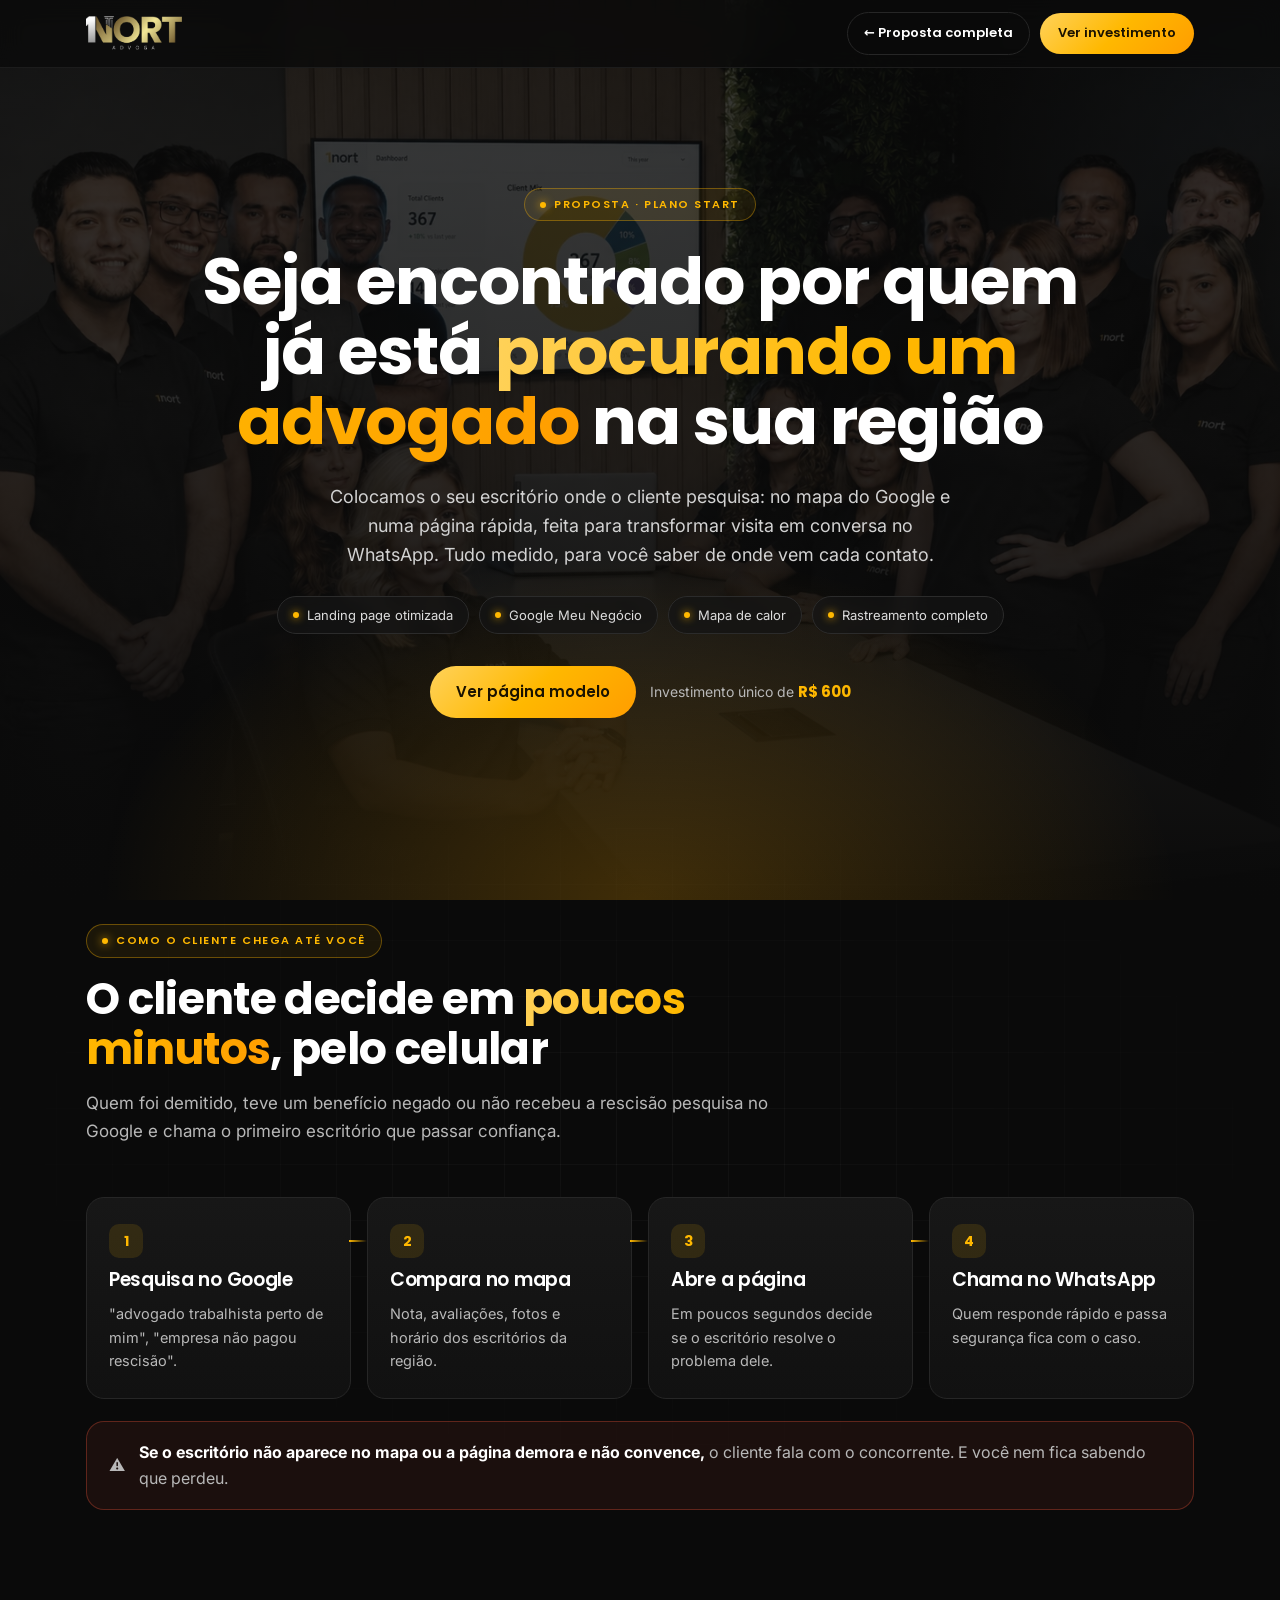
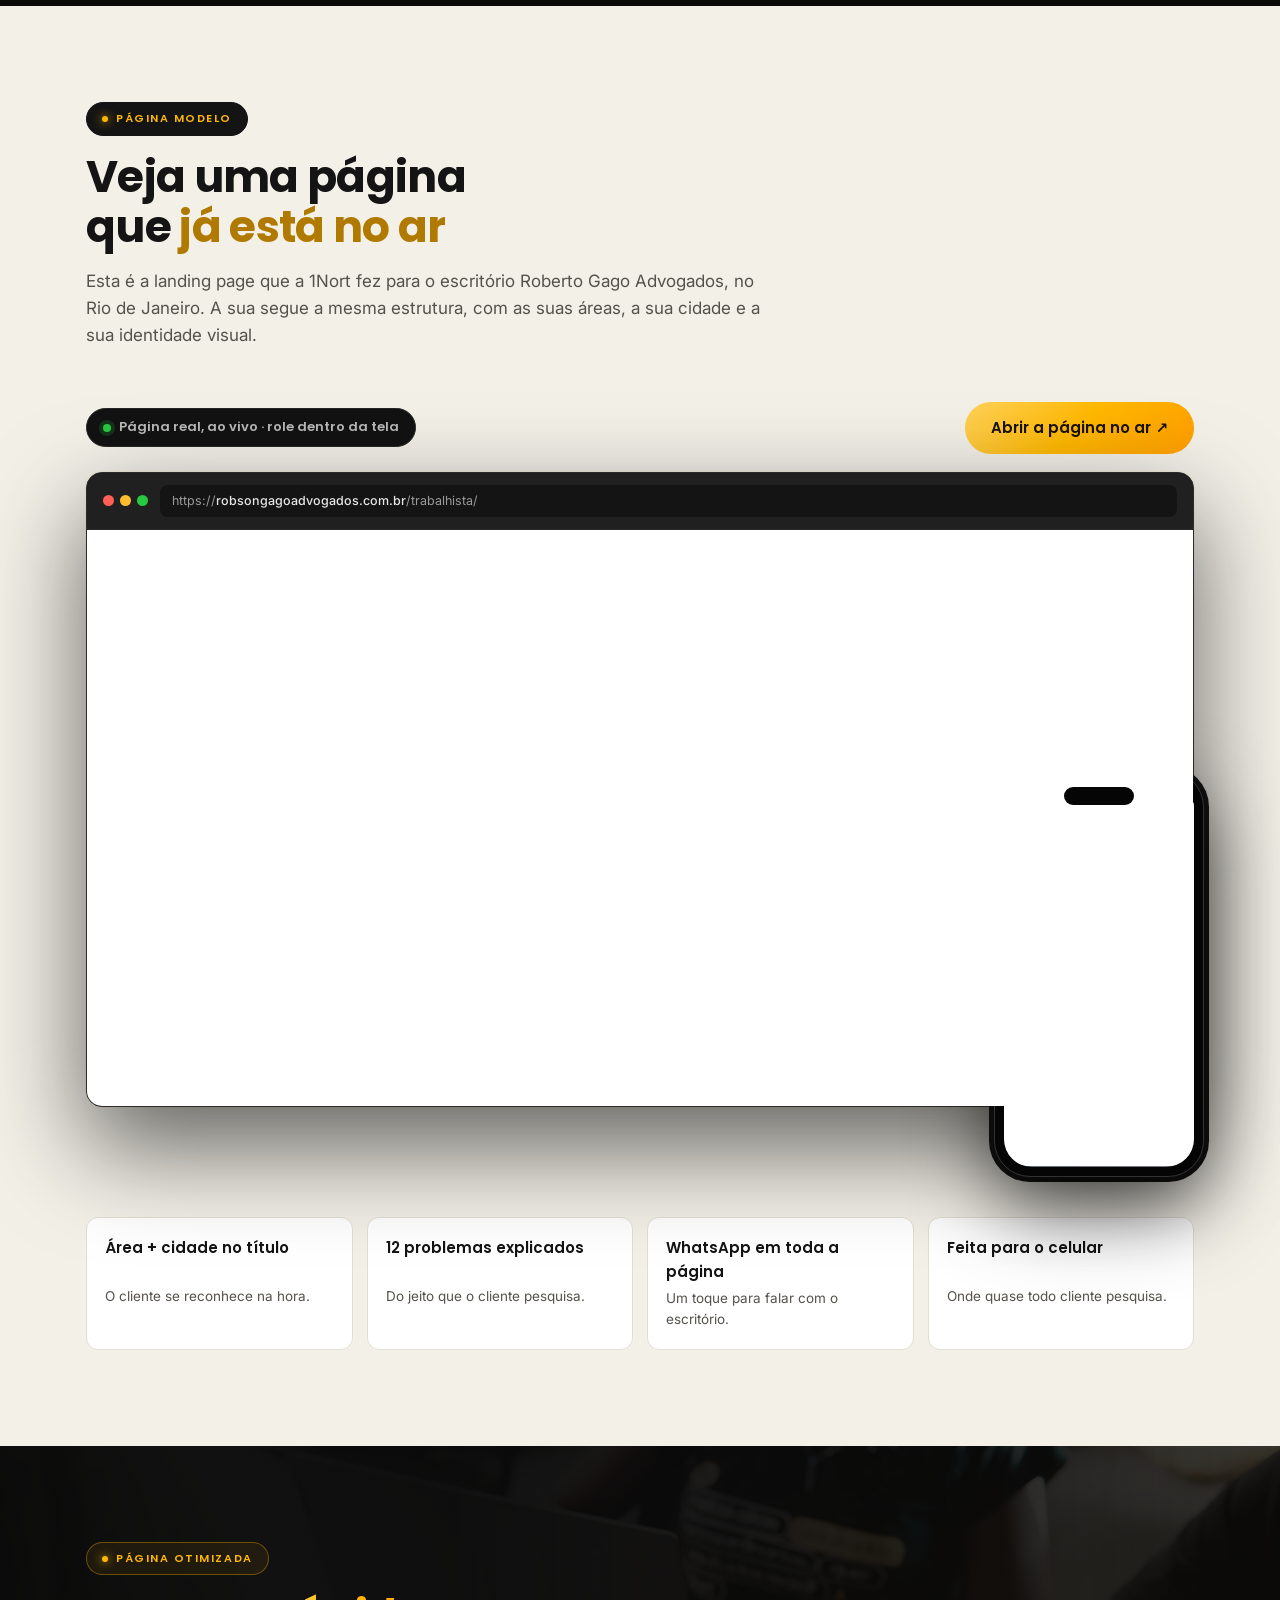
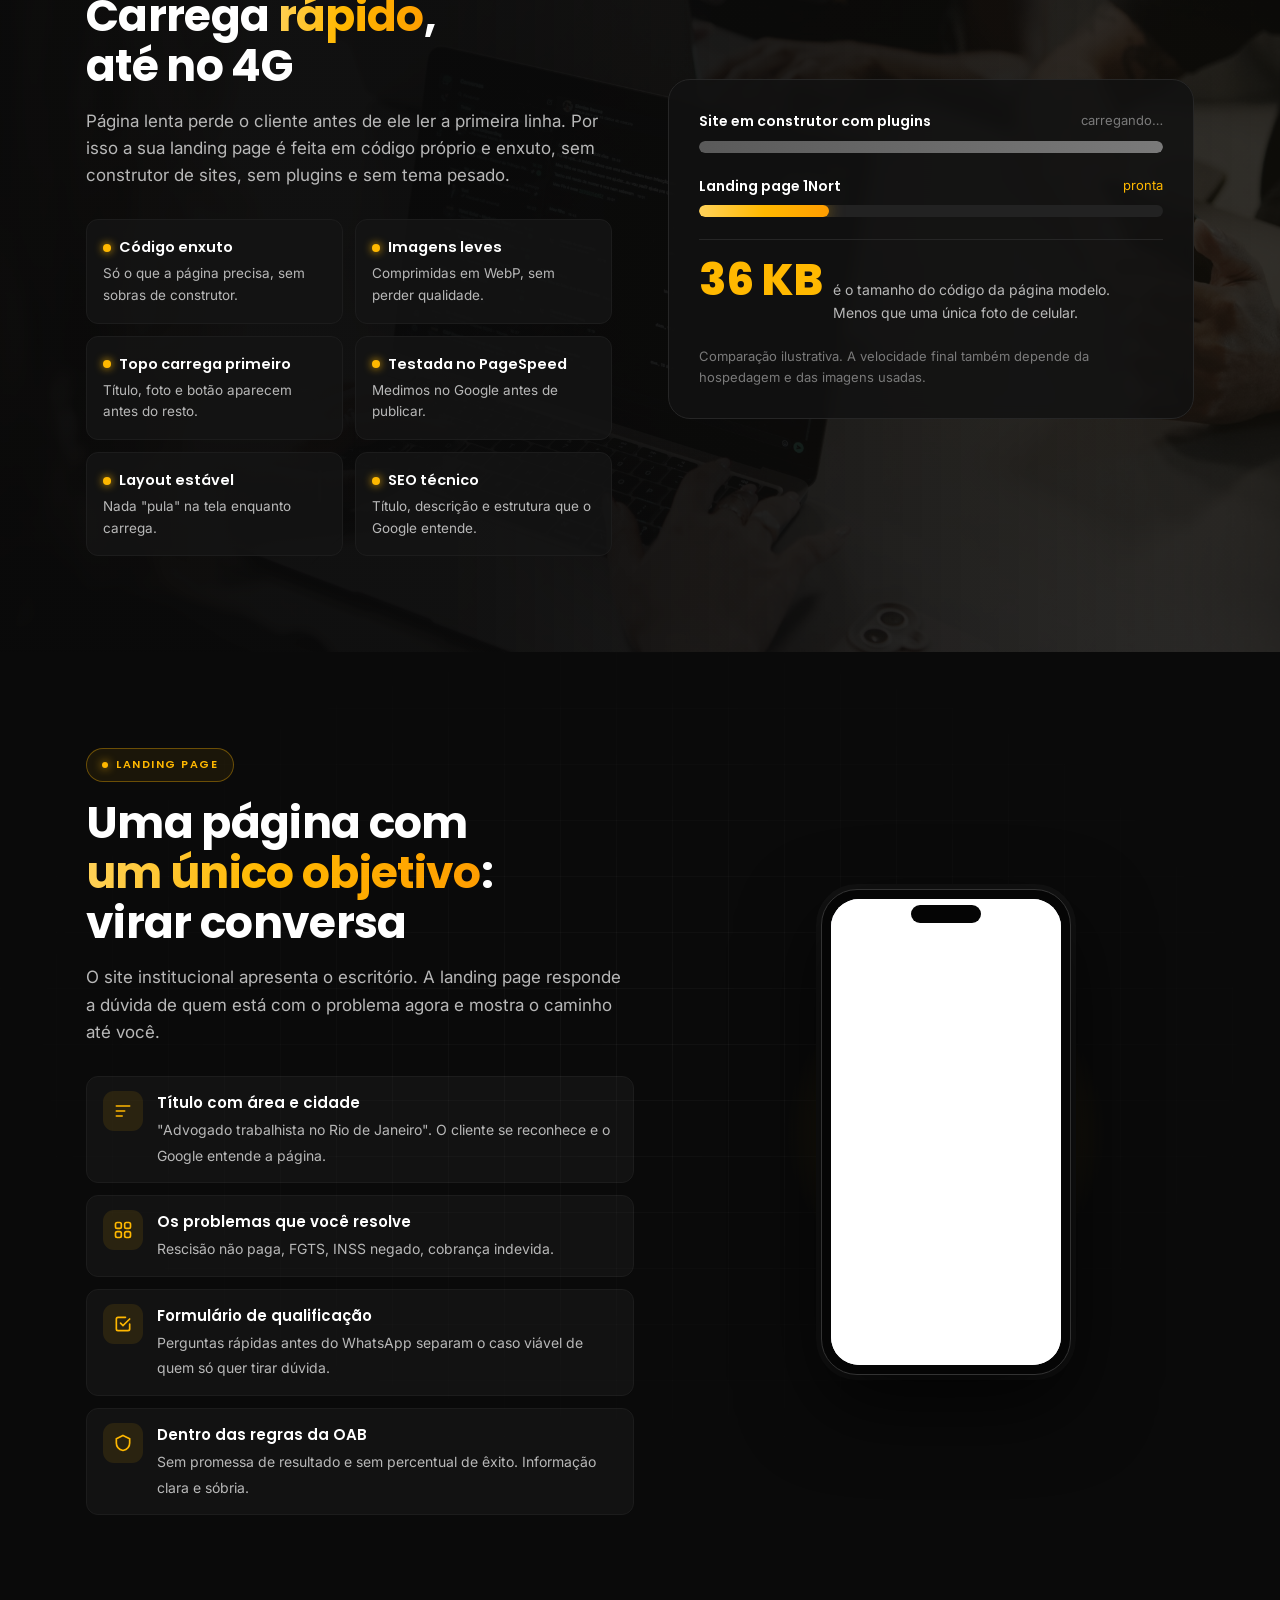
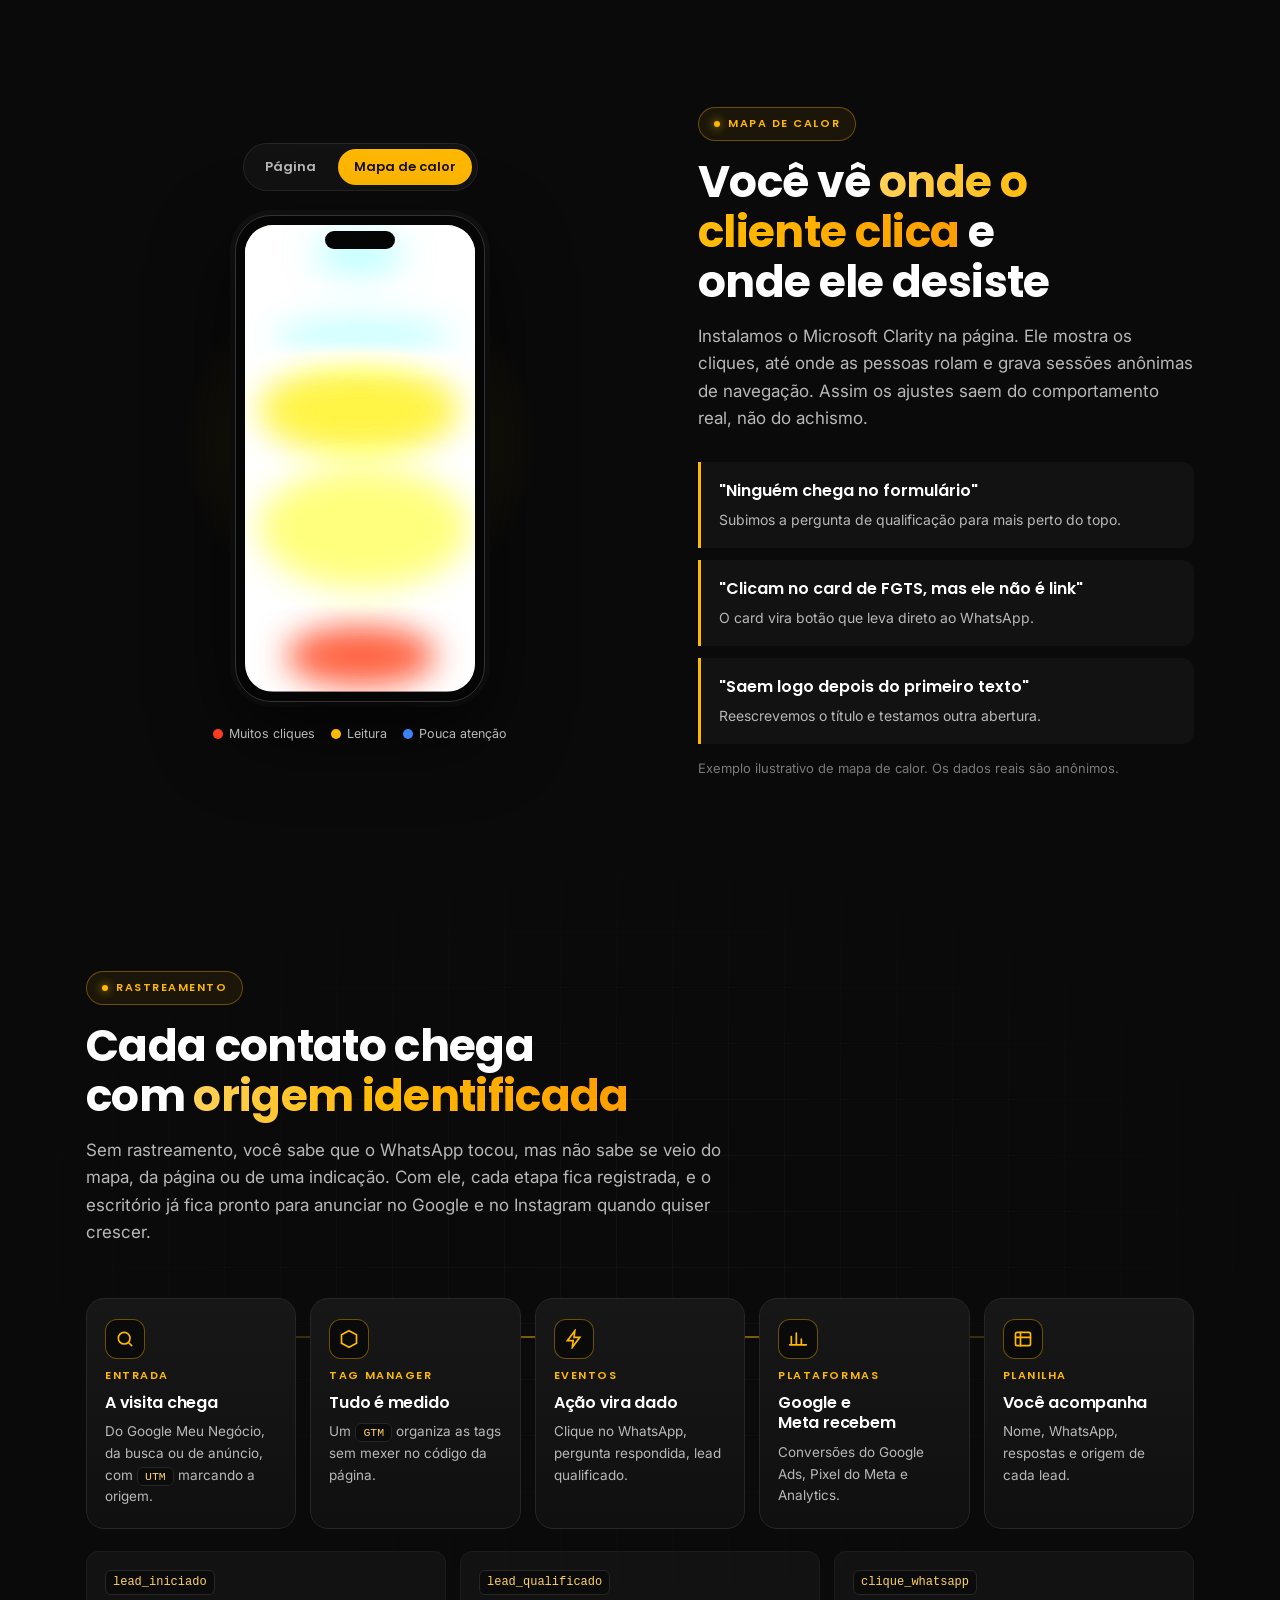
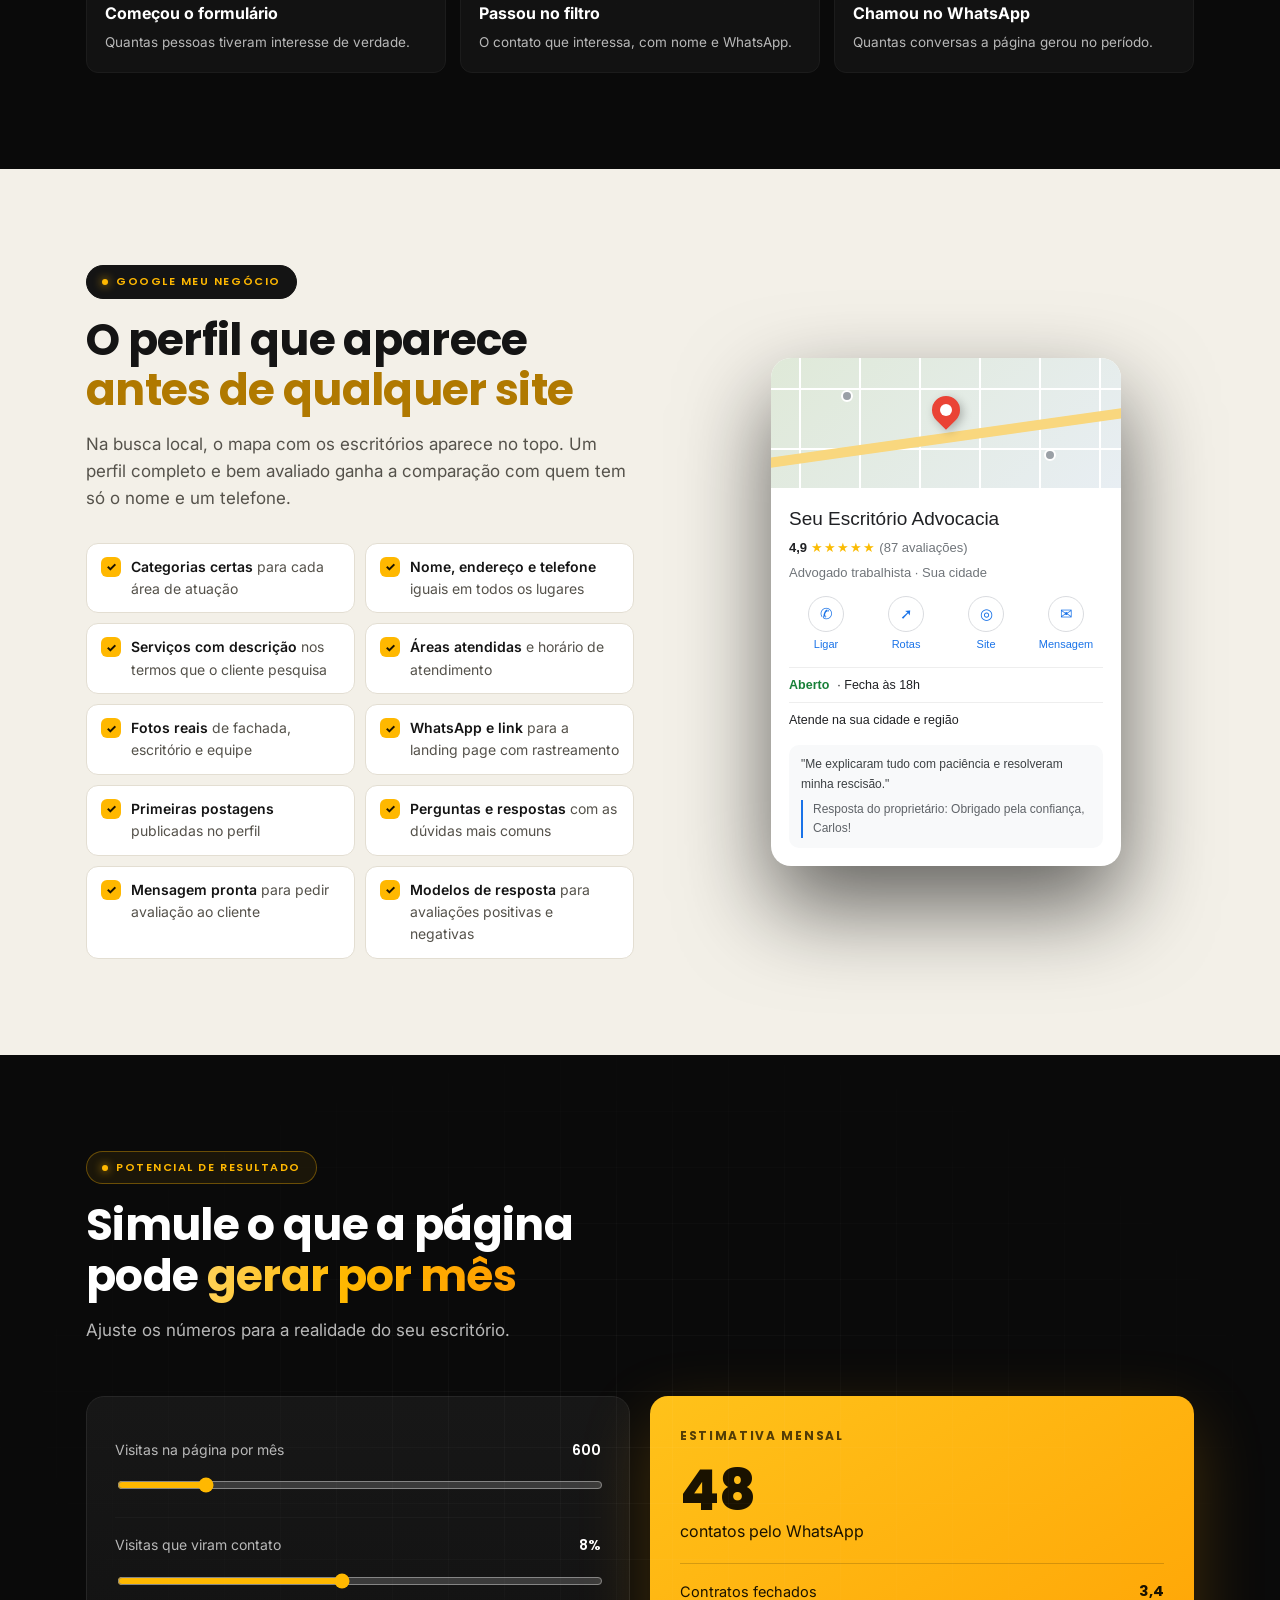
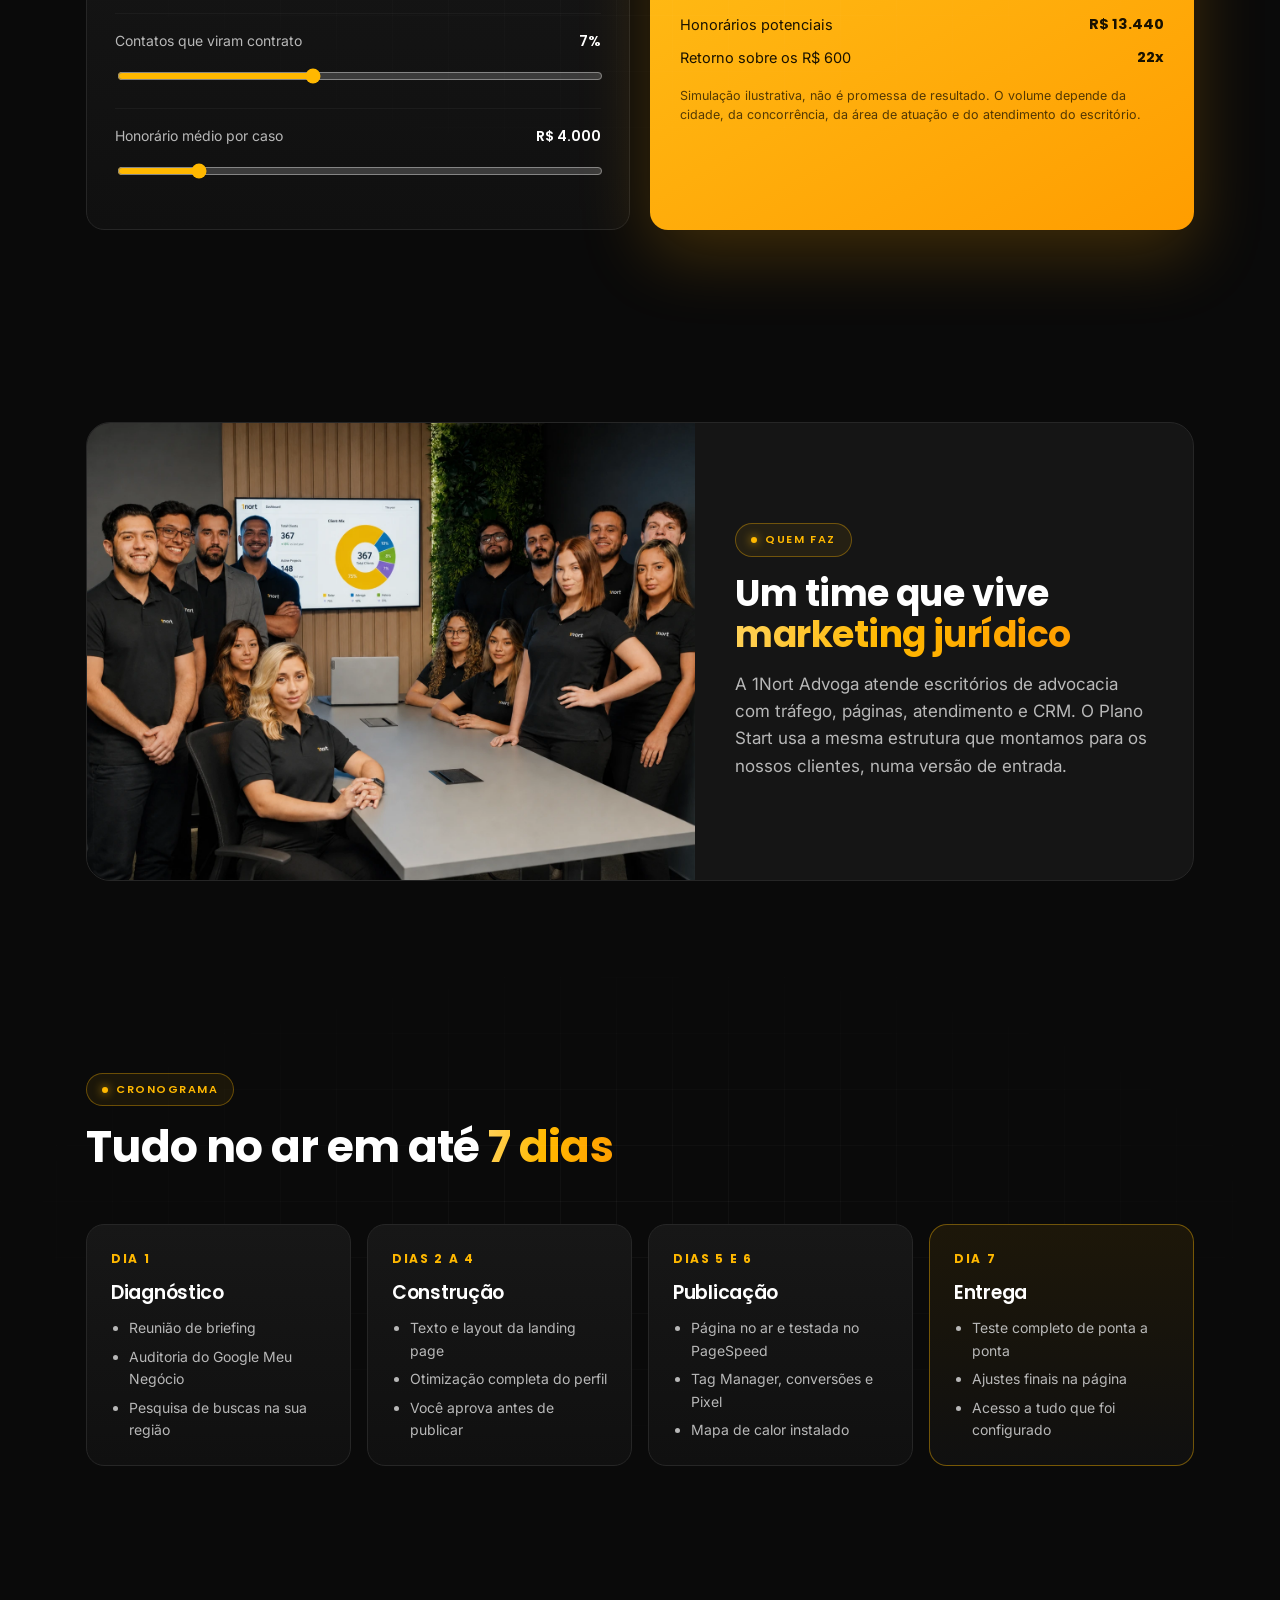
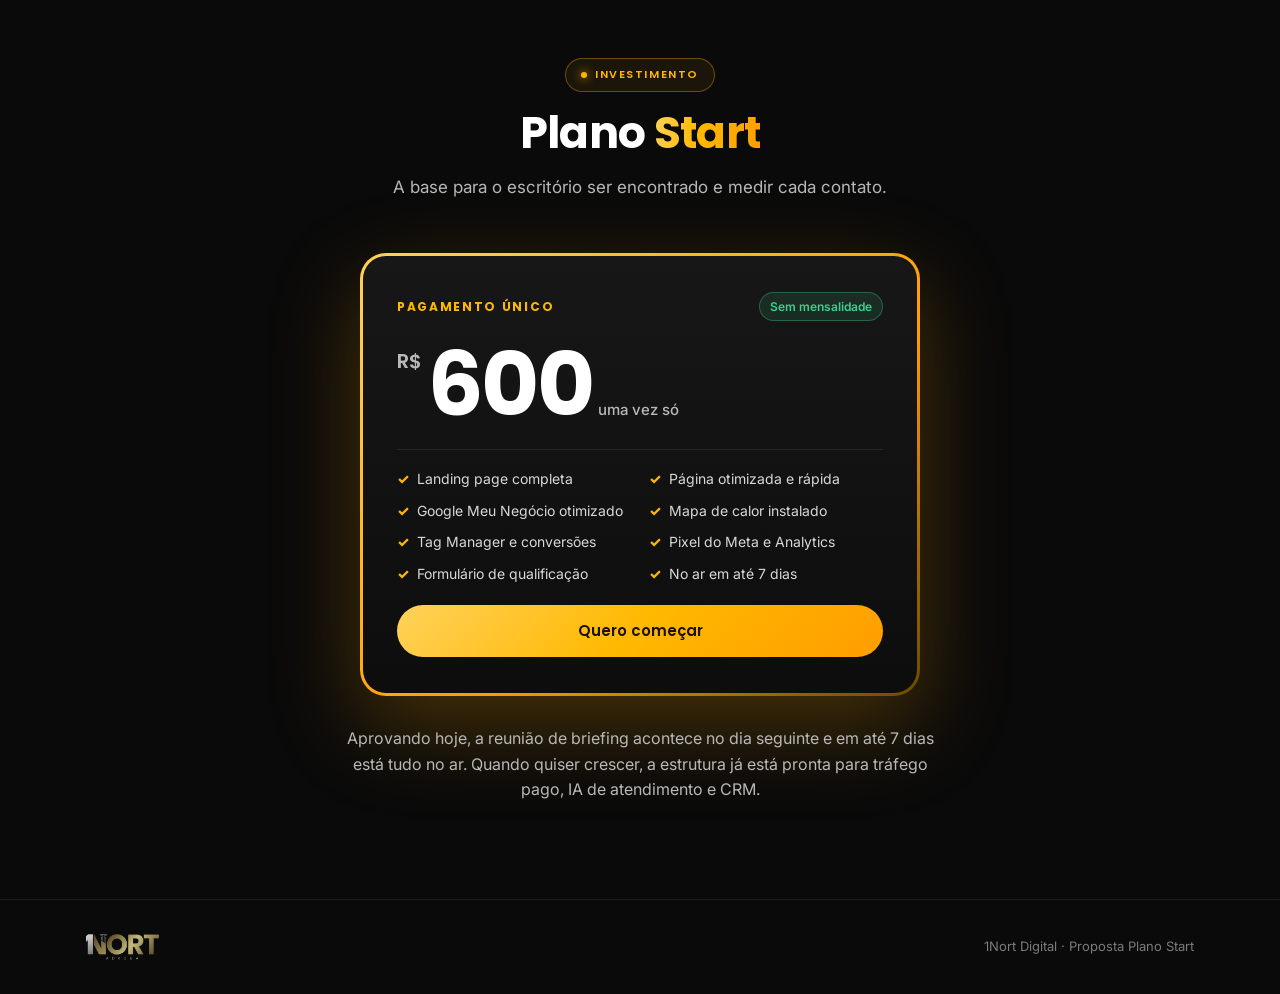
==== commit d1934fa2: "Plano Start: LP modelo ao vivo (iframe sandbox) no lugar dos prints Co-Authored-By: Claude Opus 5.5 " ====
--- a/start/index.html
+++ b/start/index.html
@@ -61,7 +61,7 @@
 a:focus-visible,button:focus-visible,input:focus-visible{outline:2px solid var(--y-soft);outline-offset:3px}
 
 /* HERO */
-.hero{position:relative;padding-block:120px 110px;overflow:hidden;isolation:isolate}
+.hero{padding-block:120px 110px;overflow:hidden;isolation:isolate}
 .hero-bg{position:absolute;inset:0;z-index:-2;background:var(--bg) center 30%/cover no-repeat;background-image:url(../assets/images/estrutura-1nort-time.webp);filter:grayscale(.35)}
 .hero::after{content:"";position:absolute;inset:0;z-index:-1;background:radial-gradient(ellipse 60% 55% at 50% 100%,rgba(255,170,0,.22),transparent 70%),linear-gradient(180deg,rgba(10,10,10,.78),rgba(10,10,10,.86) 55%,var(--bg))}
 .hero .wrap{display:grid;gap:26px;justify-items:center;text-align:center}
@@ -99,6 +99,13 @@
 .phone::before{content:"";position:absolute;top:15px;left:50%;transform:translateX(-50%);width:70px;height:18px;border-radius:12px;background:#050505;z-index:3}
 .screen{border-radius:28px;overflow:hidden;position:relative;aspect-ratio:296/600;background:#111}
 .screen img{width:100%;height:100%;object-fit:cover;object-position:top}
+/* página real ao vivo (sandbox sem scripts: não dispara Pixel/GTM do cliente) */
+.live{position:absolute;inset:0;overflow:hidden;z-index:1}
+.live iframe{position:absolute;top:0;left:0;border:0;background:#fff;transform-origin:0 0;opacity:0;transition:opacity .4s}
+.live.ready iframe{opacity:1}
+.live--static{pointer-events:none}
+.live-hint{display:inline-flex;align-items:center;gap:8px;padding:8px 16px;border-radius:999px;background:var(--bg-2);border:1px solid var(--line);font-family:var(--f-display);font-size:13px;font-weight:600;color:var(--fg-soft)}
+.live-hint i{width:8px;height:8px;border-radius:50%;background:#28c840;box-shadow:0 0 0 4px rgba(40,200,64,.18)}
 .showcase .phone{position:absolute;right:-10px;bottom:-30px;width:210px}
 .tabs{display:inline-flex;gap:6px;padding:5px;border-radius:999px;background:var(--bg-2);border:1px solid var(--line)}
 .tabs button{all:unset;cursor:pointer;padding:8px 16px;border-radius:999px;font-family:var(--f-display);font-size:13px;font-weight:600;color:var(--fg-soft)}
@@ -337,10 +344,7 @@
       <p class="lead">Esta é a landing page que a 1Nort fez para o escritório Roberto Gago Advogados, no Rio de Janeiro. A sua segue a mesma estrutura, com as suas áreas, a sua cidade e a sua identidade visual.</p>
     </div>
     <div class="show-top">
-      <div class="tabs" role="group" aria-label="Parte da página">
-        <button type="button" id="tab-topo" aria-pressed="true">Topo da página</button>
-        <button type="button" id="tab-areas" aria-pressed="false">Áreas de atuação</button>
-      </div>
+      <span class="live-hint"><i></i>Página real, ao vivo · role dentro da tela</span>
       <a class="btn" href="https://robsongagoadvogados.com.br/trabalhista/" target="_blank" rel="noopener">Abrir a página no ar ↗</a>
     </div>
     <div class="showcase">
@@ -349,9 +353,10 @@
         <div class="views">
           <img id="v-topo" src="[data-uri]" alt="Topo da landing page do Roberto Gago Advogados no computador" width="1400" height="729">
           <img id="v-areas" src="[data-uri]" alt="Seção de áreas de atuação da landing page" width="1400" height="729" aria-hidden="true">
+          <div class="live" data-w="1280"><iframe src="https://robsongagoadvogados.com.br/trabalhista/" title="Landing page do Roberto Gago Advogados no computador" sandbox="" loading="lazy" tabindex="-1" referrerpolicy="no-referrer"></iframe></div>
         </div>
       </div>
-      <div class="phone" aria-hidden="true"><div class="screen"><img src="[data-uri]" alt="" width="296" height="600"></div></div>
+      <div class="phone" aria-hidden="true"><div class="screen"><img src="[data-uri]" alt="" width="296" height="600"><div class="live live--static" data-w="390"><iframe src="https://robsongagoadvogados.com.br/trabalhista/" title="Landing page no celular" sandbox="" loading="lazy" tabindex="-1" referrerpolicy="no-referrer"></iframe></div></div></div>
     </div>
     <div class="tags">
       <div class="tag" style="background:#fff;border-color:#e3ded2"><b>Área + cidade no título</b><span style="color:#55524b">O cliente se reconhece na hora.</span></div>
@@ -407,7 +412,7 @@
       </div>
     </div>
     <div class="stage" aria-label="Landing page modelo no celular">
-      <div class="phone"><div class="screen"><img src="[data-uri]" alt="Cards de problemas trabalhistas na landing page modelo, no celular" width="296" height="600"></div></div>
+      <div class="phone"><div class="screen"><img src="[data-uri]" alt="Cards de problemas trabalhistas na landing page modelo, no celular" width="296" height="600"><div class="live" data-w="390"><iframe src="https://robsongagoadvogados.com.br/trabalhista/" title="Landing page modelo no celular" sandbox="" loading="lazy" tabindex="-1" referrerpolicy="no-referrer"></iframe></div></div></div>
     </div>
   </div>
 </section>
@@ -422,6 +427,7 @@
       </div>
       <div class="phone"><div class="screen">
         <img src="[data-uri]" alt="Topo da landing page modelo no celular" width="296" height="600">
+        <div class="live live--static" data-w="390"><iframe src="https://robsongagoadvogados.com.br/trabalhista/" title="Landing page modelo no celular" sandbox="" loading="lazy" tabindex="-1" referrerpolicy="no-referrer"></iframe></div>
         <div class="heat on" id="heat">
           <div class="blob" style="left:18%;top:86%;width:150px;height:60px;background:rgba(255,30,10,.95)"></div>
           <div class="blob" style="left:6%;top:30%;width:200px;height:90px;background:rgba(255,120,0,.85)"></div>
@@ -623,7 +629,14 @@
   // abas do modelo
   const tt=$('tab-topo'), ta=$('tab-areas'), vt=$('v-topo'), va=$('v-areas');
   function setV(top){vt.setAttribute('aria-hidden',!top);va.setAttribute('aria-hidden',top);tt.setAttribute('aria-pressed',top);ta.setAttribute('aria-pressed',!top);}
-  tt.addEventListener('click',()=>setV(true)); ta.addEventListener('click',()=>setV(false));
+  if(tt&&ta){tt.addEventListener('click',()=>setV(true)); ta.addEventListener('click',()=>setV(false));}
+  // página real ao vivo: escala o iframe para caber na moldura
+  document.querySelectorAll('.live').forEach(box=>{
+    const f=box.querySelector('iframe'), w=+box.dataset.w;
+    const fit=()=>{const s=box.clientWidth/w; if(!s) return; f.style.width=w+'px'; f.style.height=Math.ceil(box.clientHeight/s)+'px'; f.style.transform='scale('+s+')';};
+    fit(); f.addEventListener('load',()=>box.classList.add('ready')); setTimeout(()=>box.classList.add('ready'),6000);
+    if('ResizeObserver' in window) new ResizeObserver(fit).observe(box); else addEventListener('resize',fit);
+  });
   // barras de velocidade: começam cheias se o observador não existir
   const sp=document.querySelector('.speed');
   const r=sp.getBoundingClientRect();
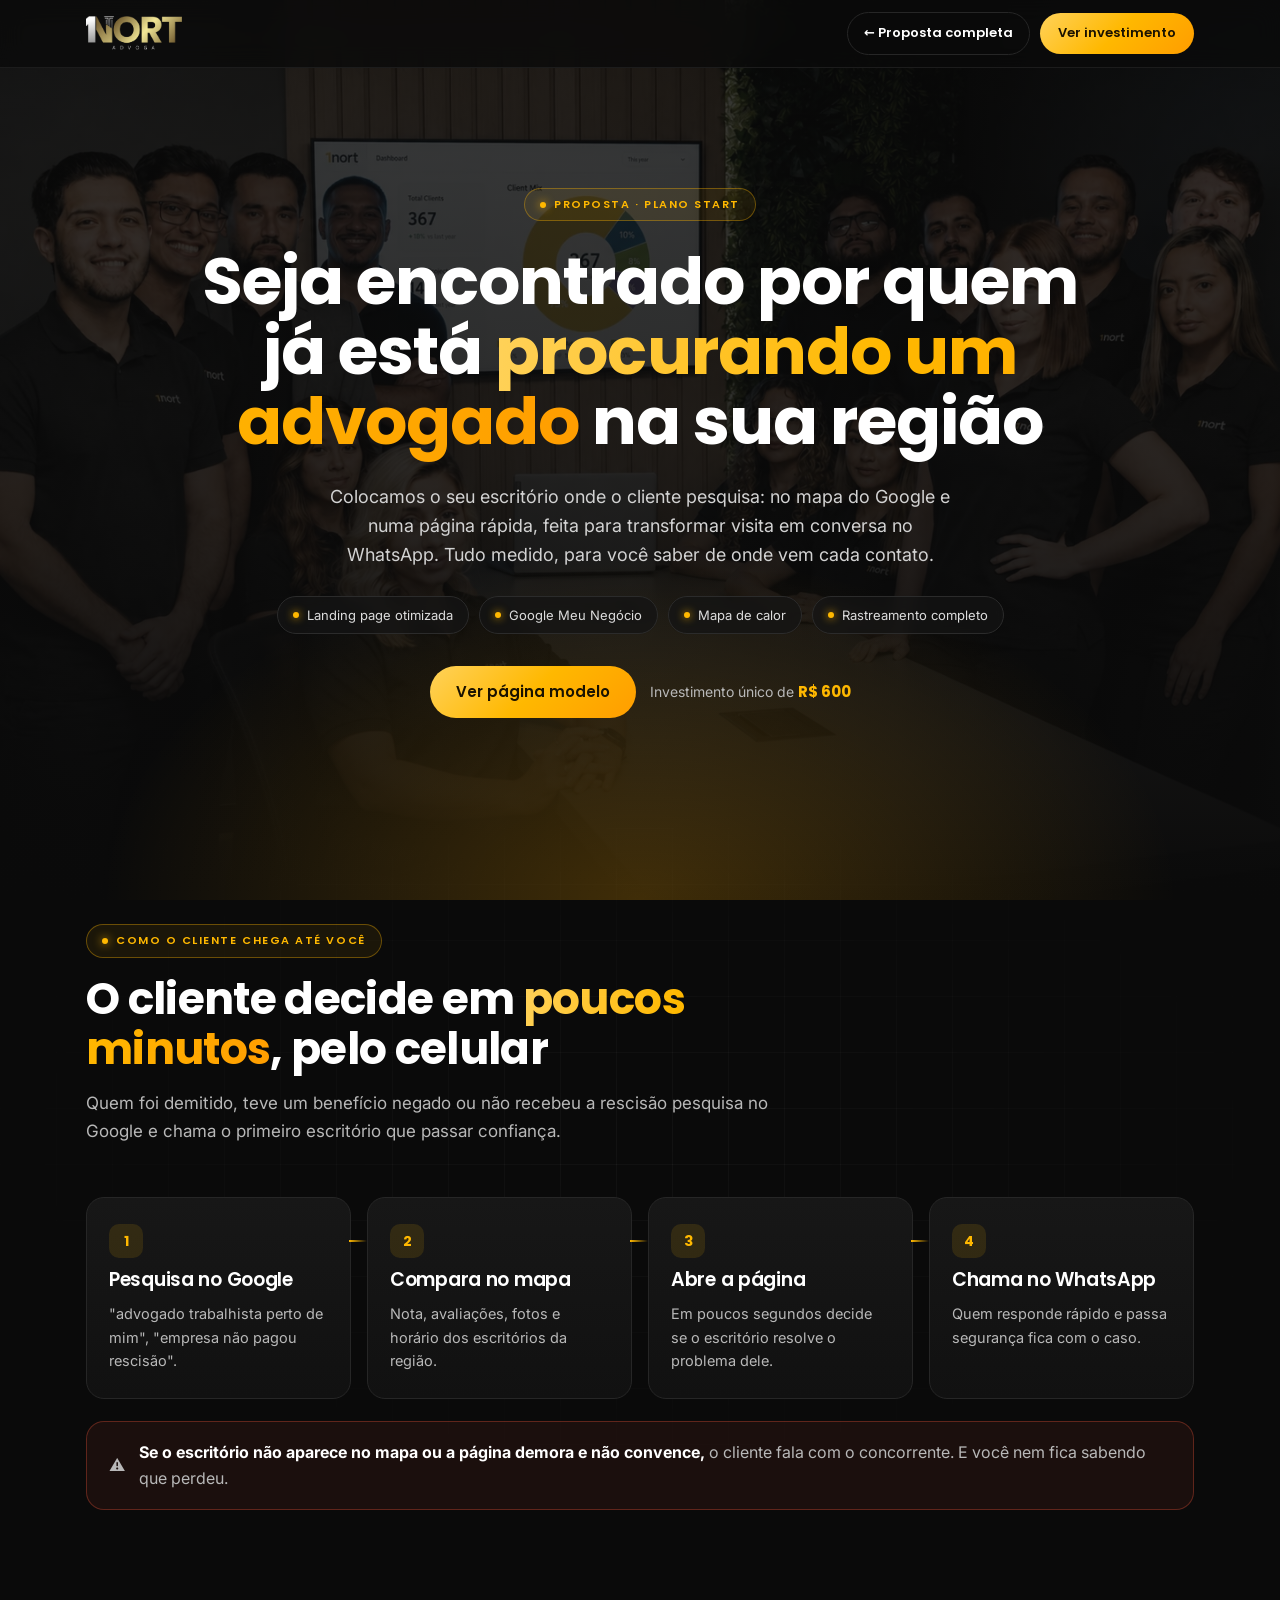
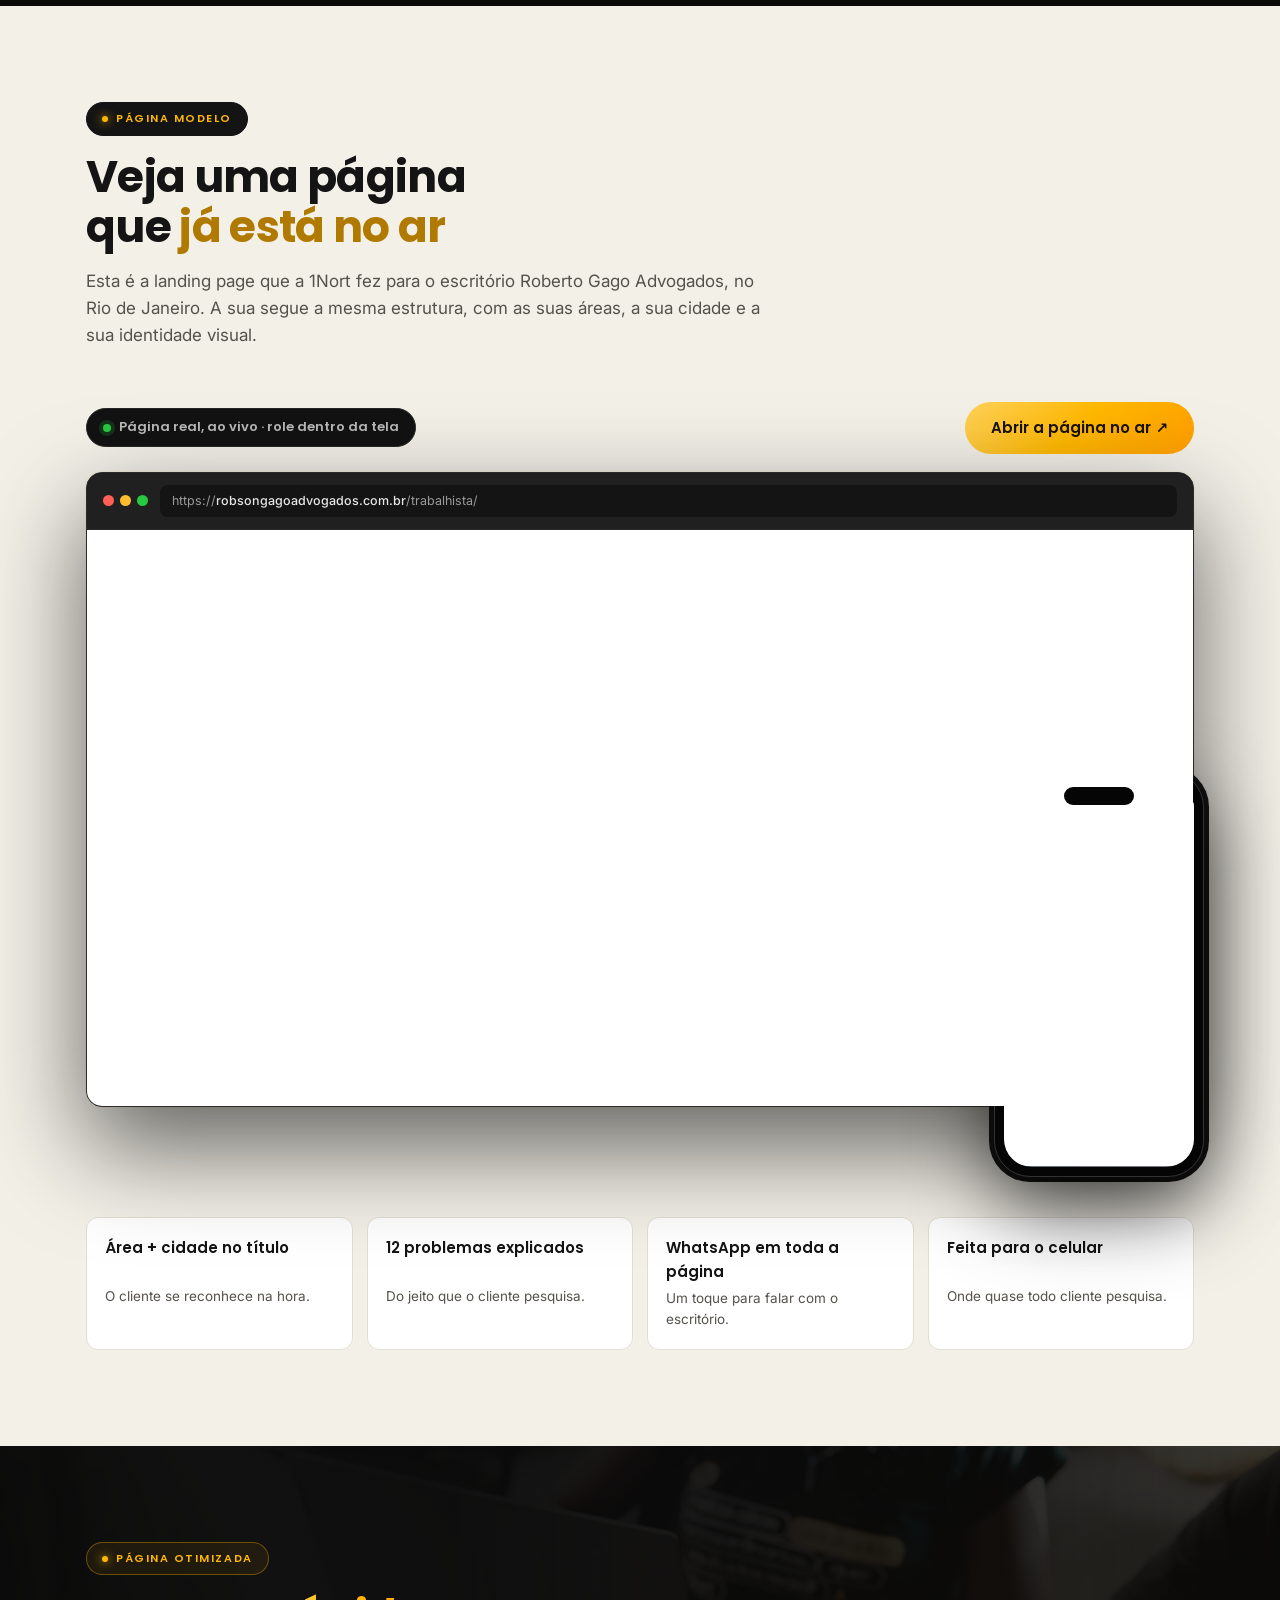
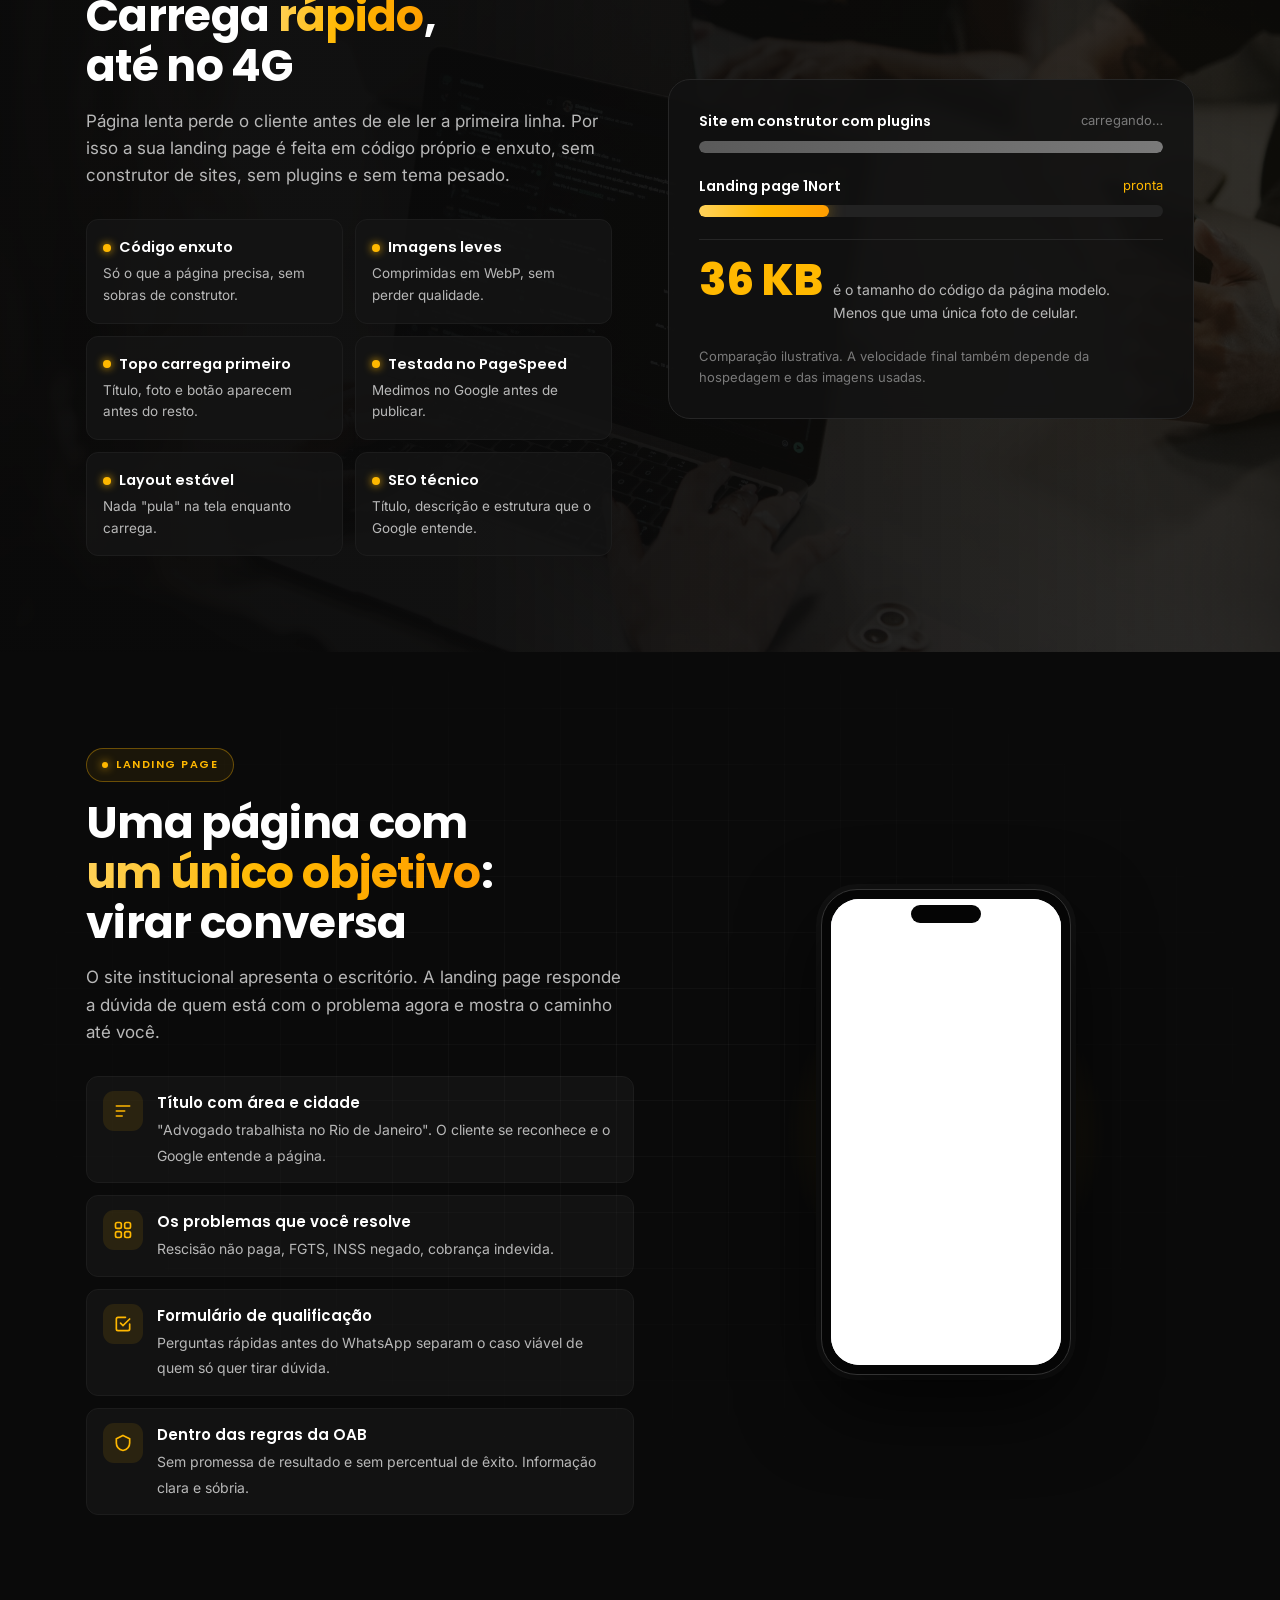
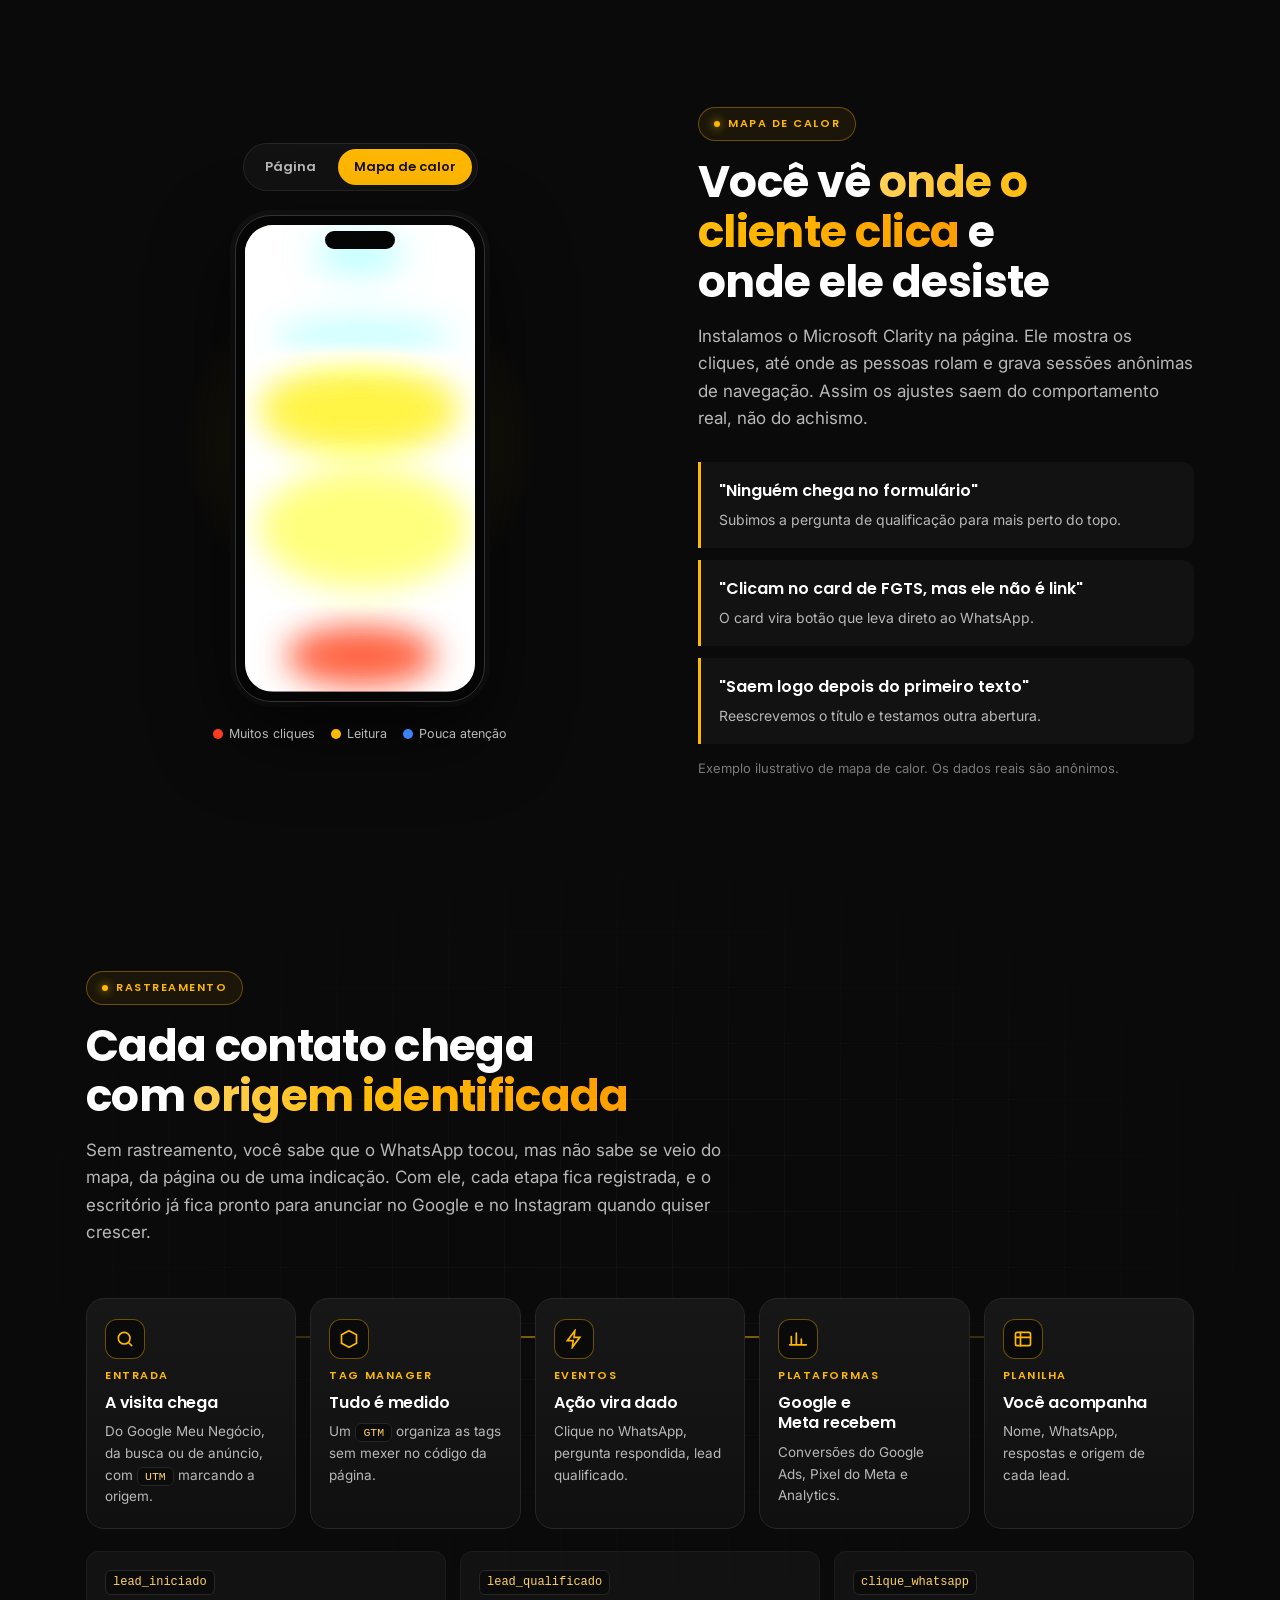
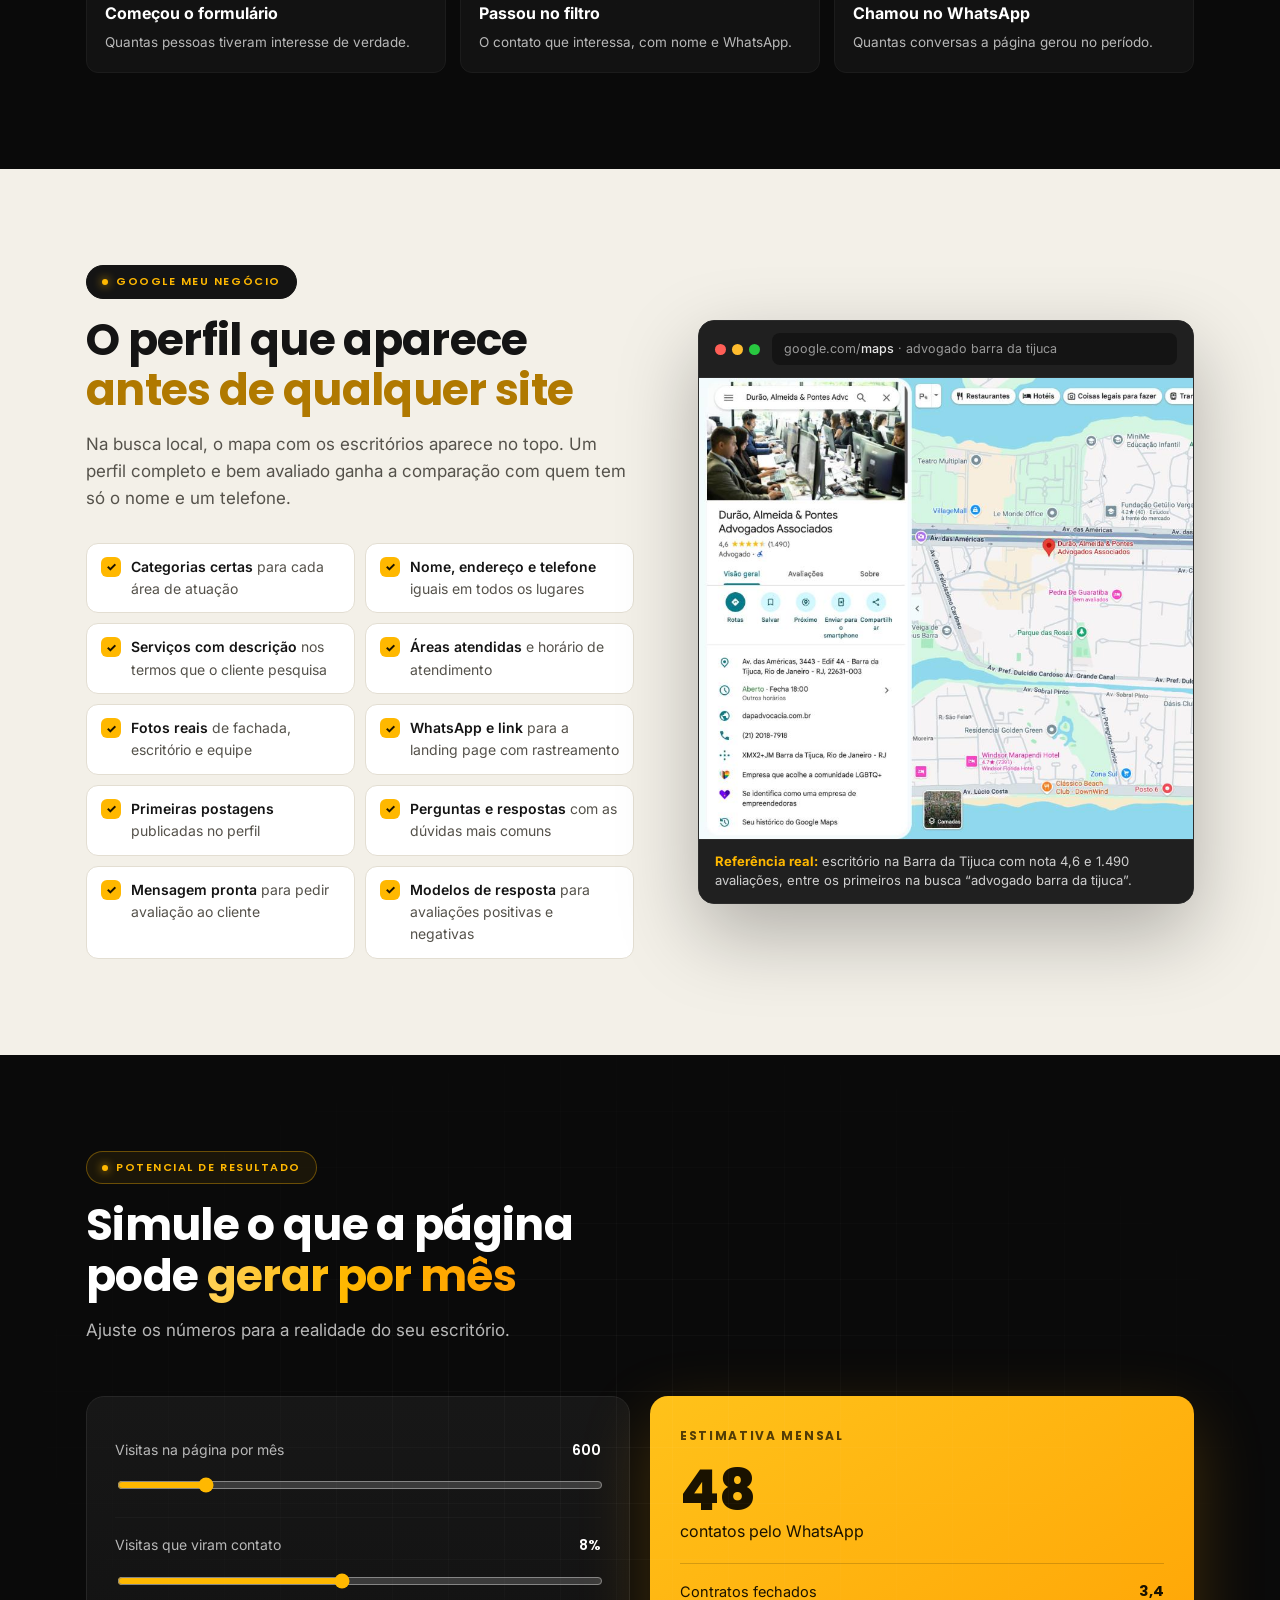
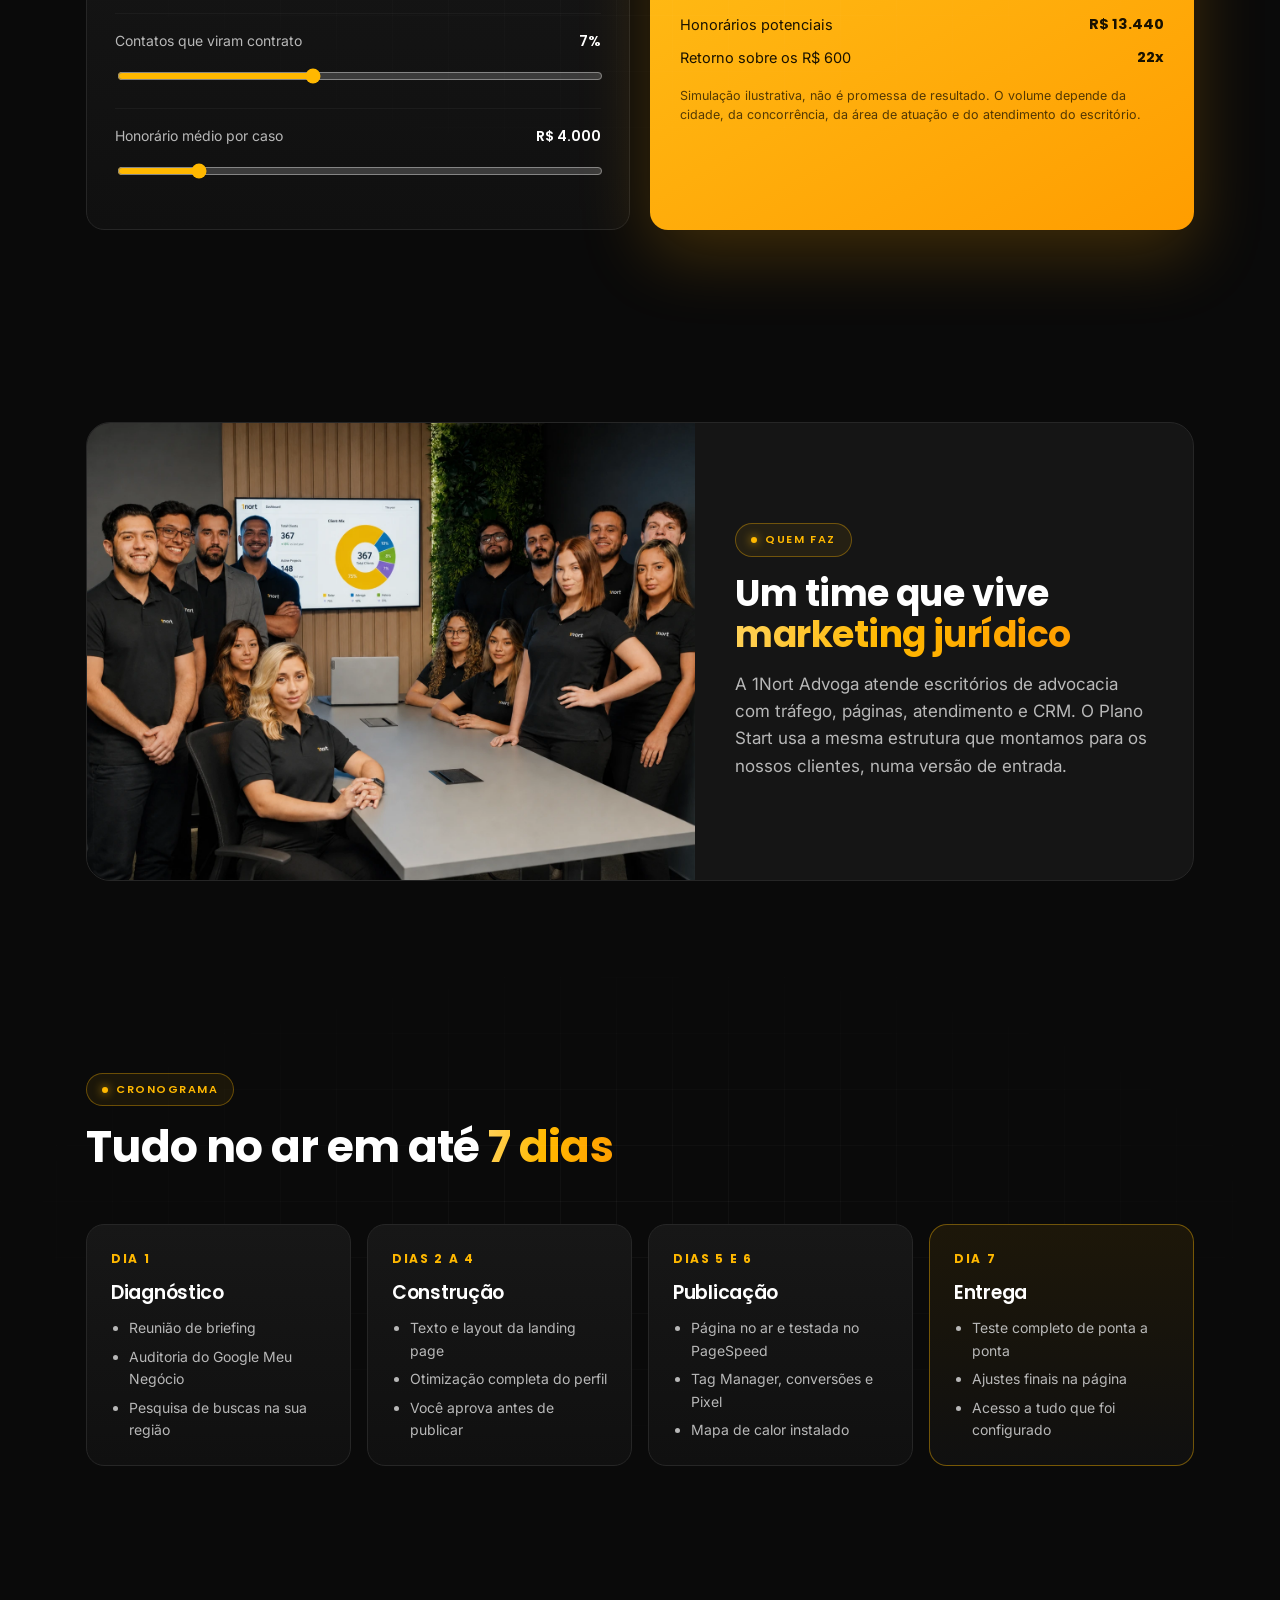
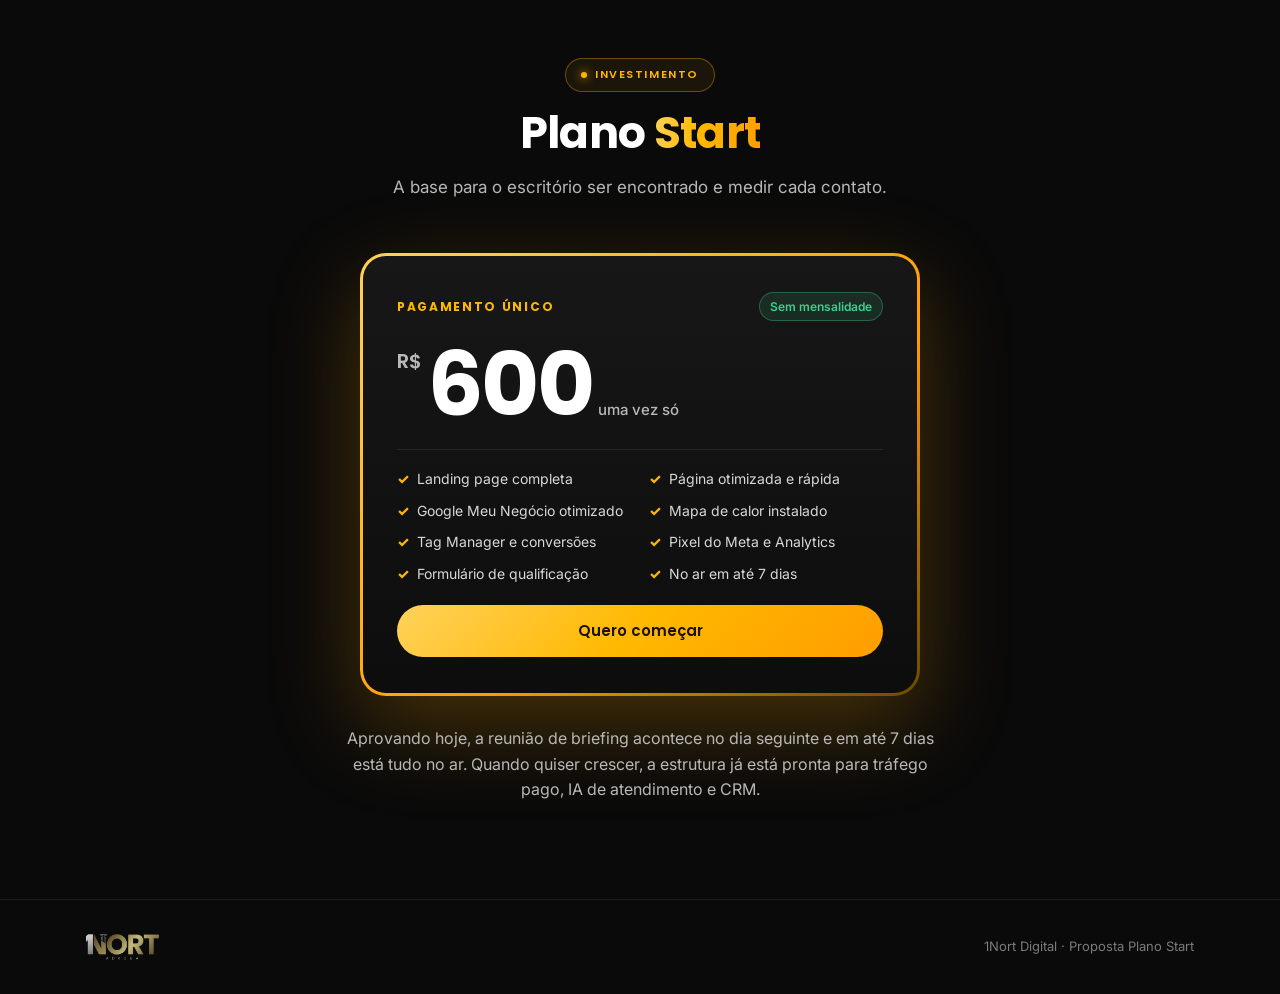
==== commit f8841e73: "Plano Start: Google Meu Negocio com print de perfil real Co-Authored-By: Claude Opus 5.5 <noreply@an" ====
--- a/start/index.html
+++ b/start/index.html
@@ -104,6 +104,12 @@
 .live iframe{position:absolute;top:0;left:0;border:0;background:#fff;transform-origin:0 0;opacity:0;transition:opacity .4s}
 .live.ready iframe{opacity:1}
 .live--static{pointer-events:none}
+/* Google Meu Negócio: print de referência real */
+.gmb-real{width:min(560px,100%);margin:0;background:#1a1a1a;border:1px solid #2c2c2c;border-radius:16px;overflow:hidden;box-shadow:0 30px 80px rgba(0,0,0,.28)}
+.gmb-shot{aspect-ratio:820/764;overflow:hidden;background:#fff}
+.gmb-shot img{width:191.22%;max-width:none;height:auto;display:block}
+.gmb-real figcaption{padding:12px 16px;font-size:13px;line-height:1.5;color:#cfcfcf;background:#202020;border-top:1px solid #2c2c2c}
+.gmb-real figcaption b{color:#ffb800}
 .live-hint{display:inline-flex;align-items:center;gap:8px;padding:8px 16px;border-radius:999px;background:var(--bg-2);border:1px solid var(--line);font-family:var(--f-display);font-size:13px;font-weight:600;color:var(--fg-soft)}
 .live-hint i{width:8px;height:8px;border-radius:50%;background:#28c840;box-shadow:0 0 0 4px rgba(40,200,64,.18)}
 .showcase .phone{position:absolute;right:-10px;bottom:-30px;width:210px}
@@ -500,18 +506,11 @@
       </div>
     </div>
     <div class="stage" aria-label="Exemplo de perfil no Google">
-      <div class="gmn">
-        <div class="map"><div class="road"></div><span class="pin2" style="left:20%;top:25%"></span><span class="pin2" style="left:78%;top:70%"></span><div class="pin"></div></div>
-        <div class="gmn-body">
-          <p class="gmn-name">Seu Escritório Advocacia</p>
-          <div class="stars"><b>4,9</b> <span>★★★★★</span> (87 avaliações)</div>
-          <div class="gmn-cat">Advogado trabalhista · Sua cidade</div>
-          <div class="gmn-actions"><div><i>✆</i>Ligar</div><div><i>➚</i>Rotas</div><div><i>◎</i>Site</div><div><i>✉</i>Mensagem</div></div>
-          <div class="gmn-row"><b>Aberto</b> · Fecha às 18h</div>
-          <div class="gmn-row">Atende na sua cidade e região</div>
-          <div class="gmn-review">"Me explicaram tudo com paciência e resolveram minha rescisão." <em>Resposta do proprietário: Obrigado pela confiança, Carlos!</em></div>
-        </div>
-      </div>
+      <figure class="gmb-real">
+        <div class="bar"><div class="dots"><i></i><i></i><i></i></div><div class="url">google.com/<b>maps</b> · advogado barra da tijuca</div></div>
+        <div class="gmb-shot"><img src="../assets/images/gmb-referencia.jpg" alt="Perfil real no Google Maps de um escritório de advocacia na Barra da Tijuca, com nota 4,6 e 1.490 avaliações" width="1568" height="764" loading="lazy"></div>
+        <figcaption><b>Referência real:</b> escritório na Barra da Tijuca com nota 4,6 e 1.490 avaliações, entre os primeiros na busca “advogado barra da tijuca”.</figcaption>
+      </figure>
     </div>
   </div>
 </section>
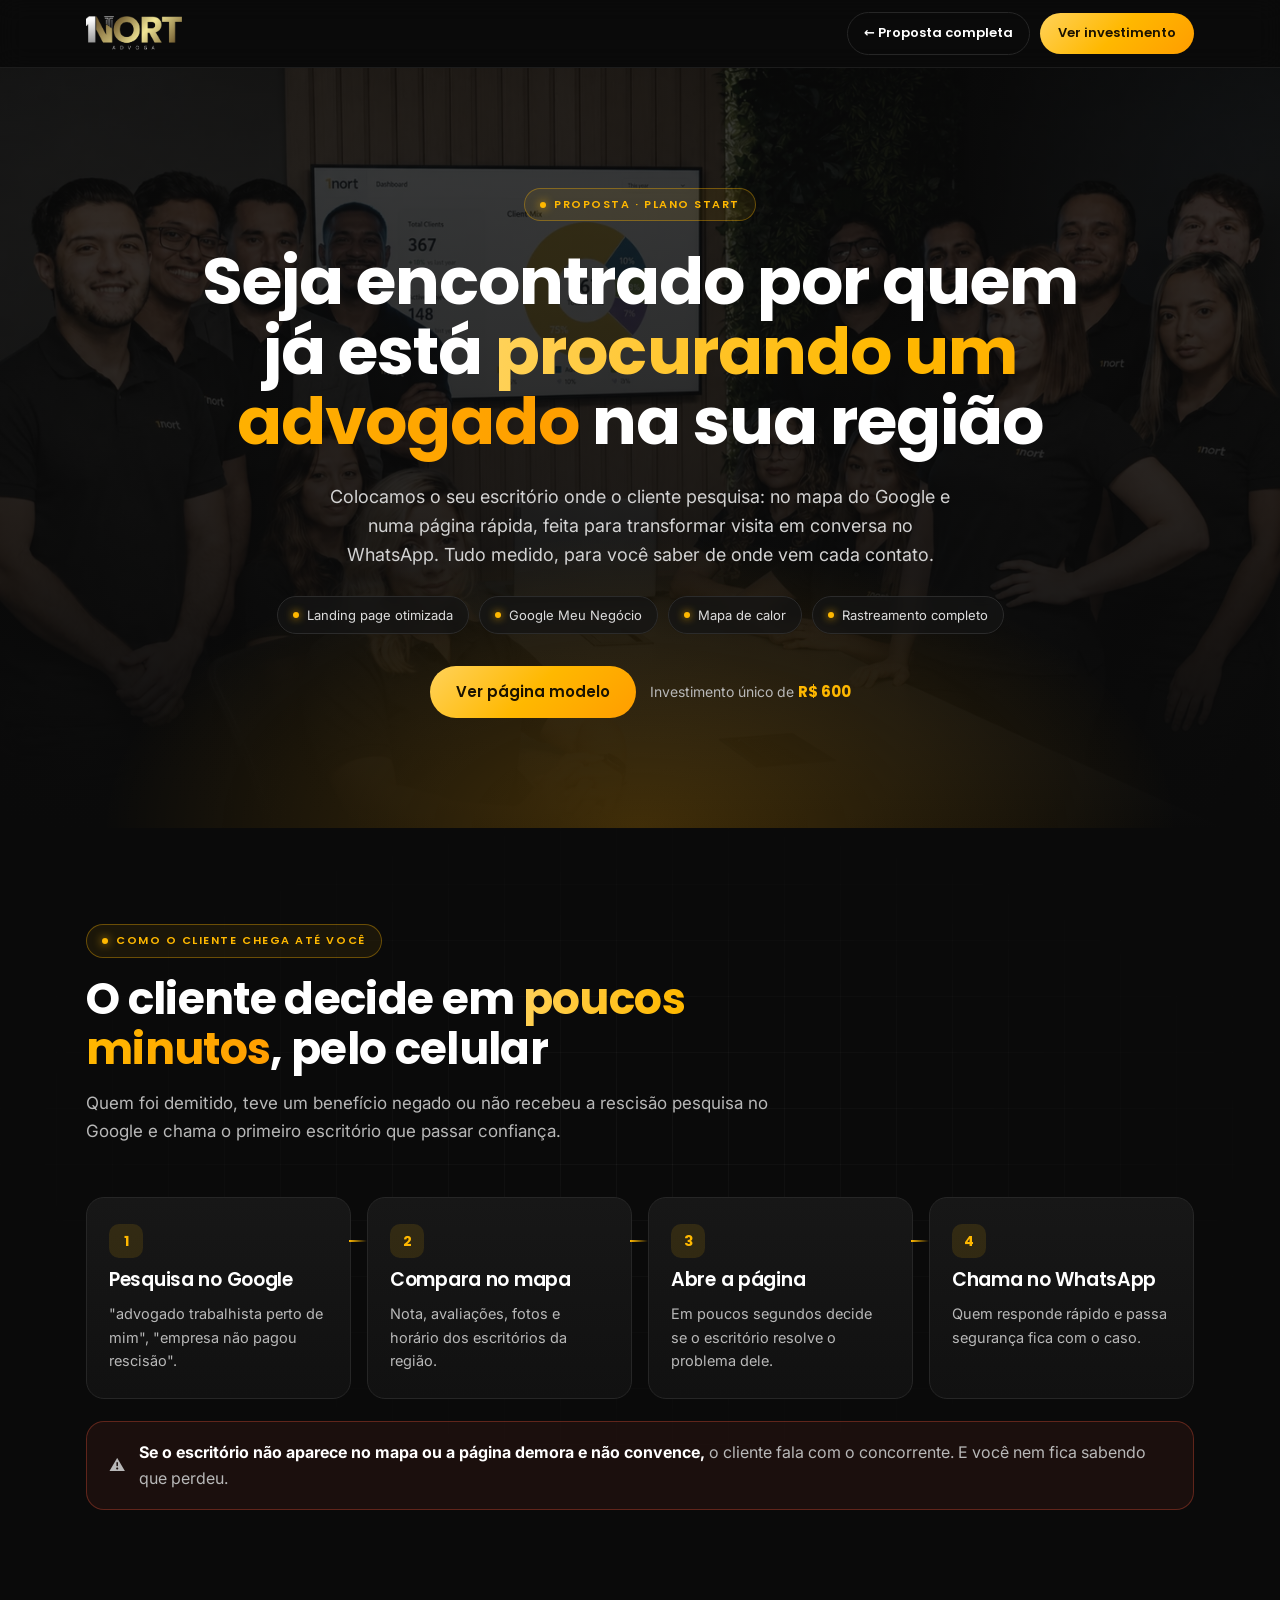
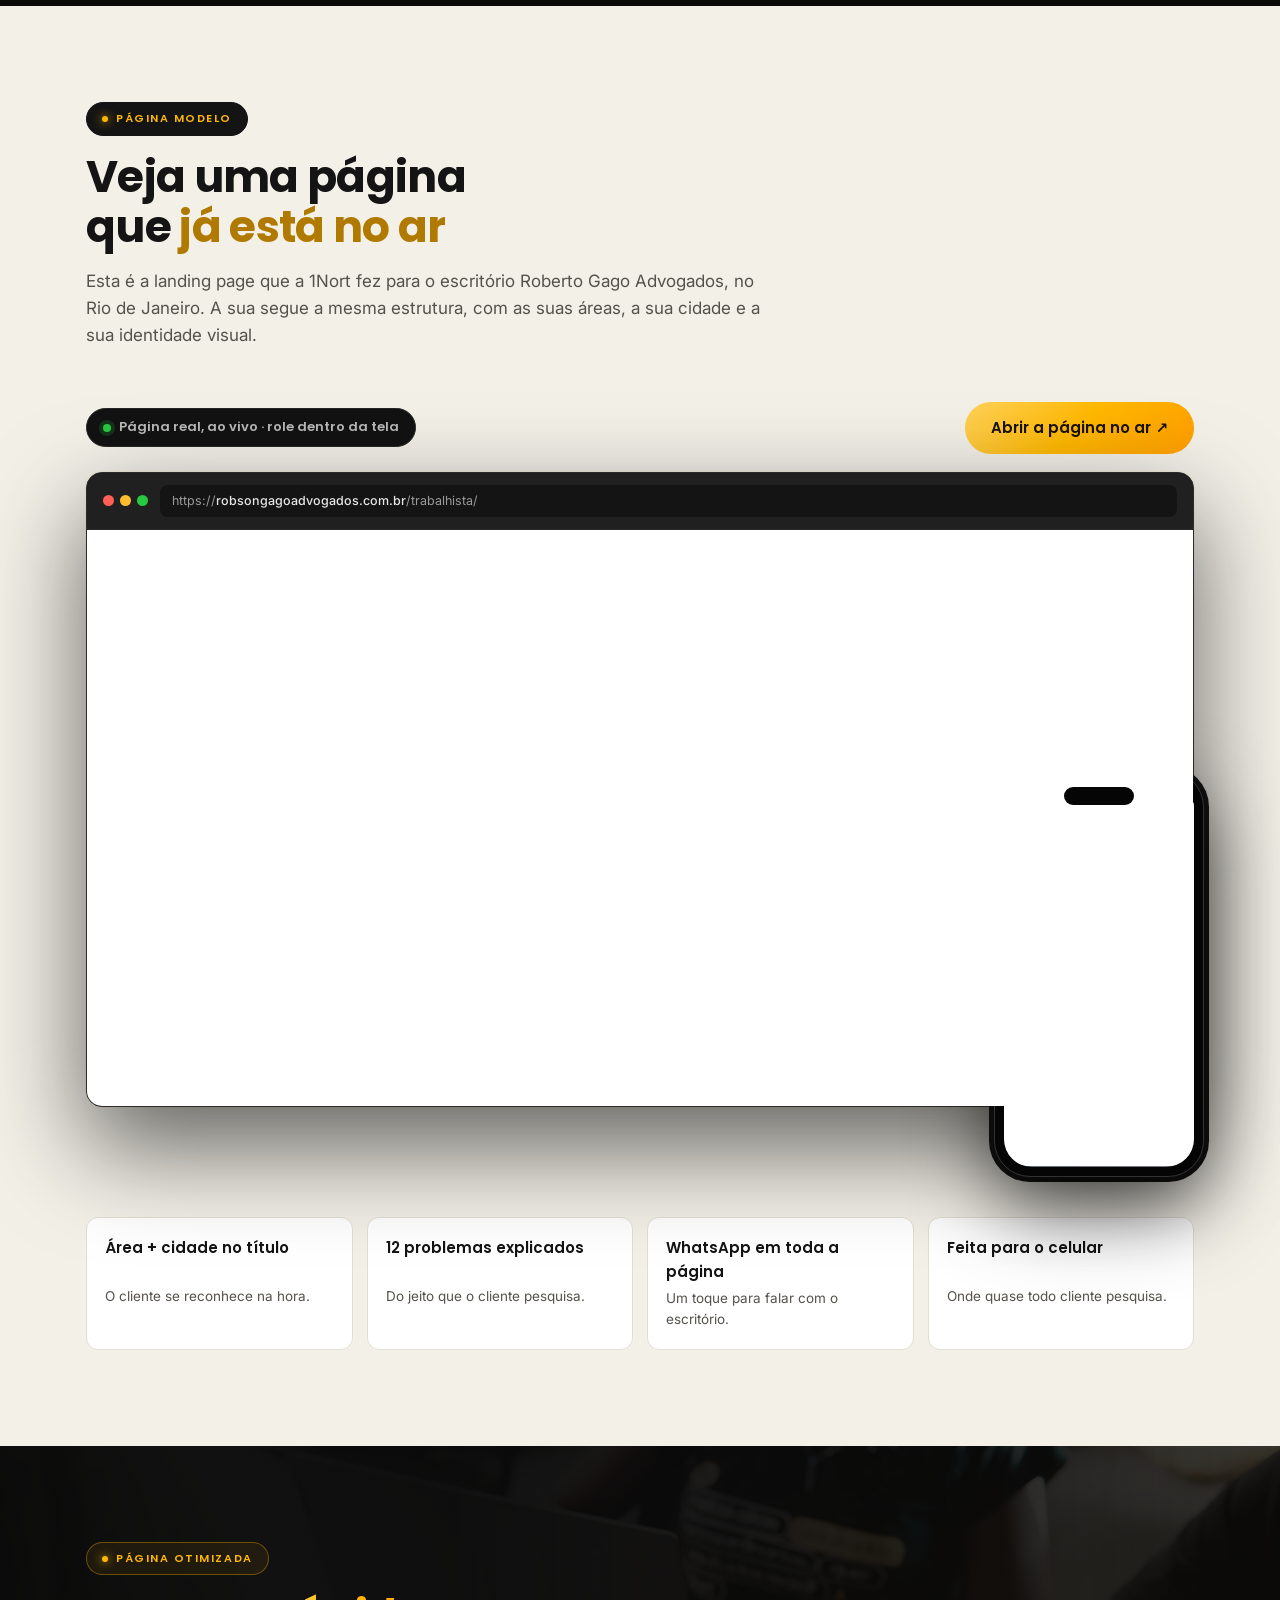
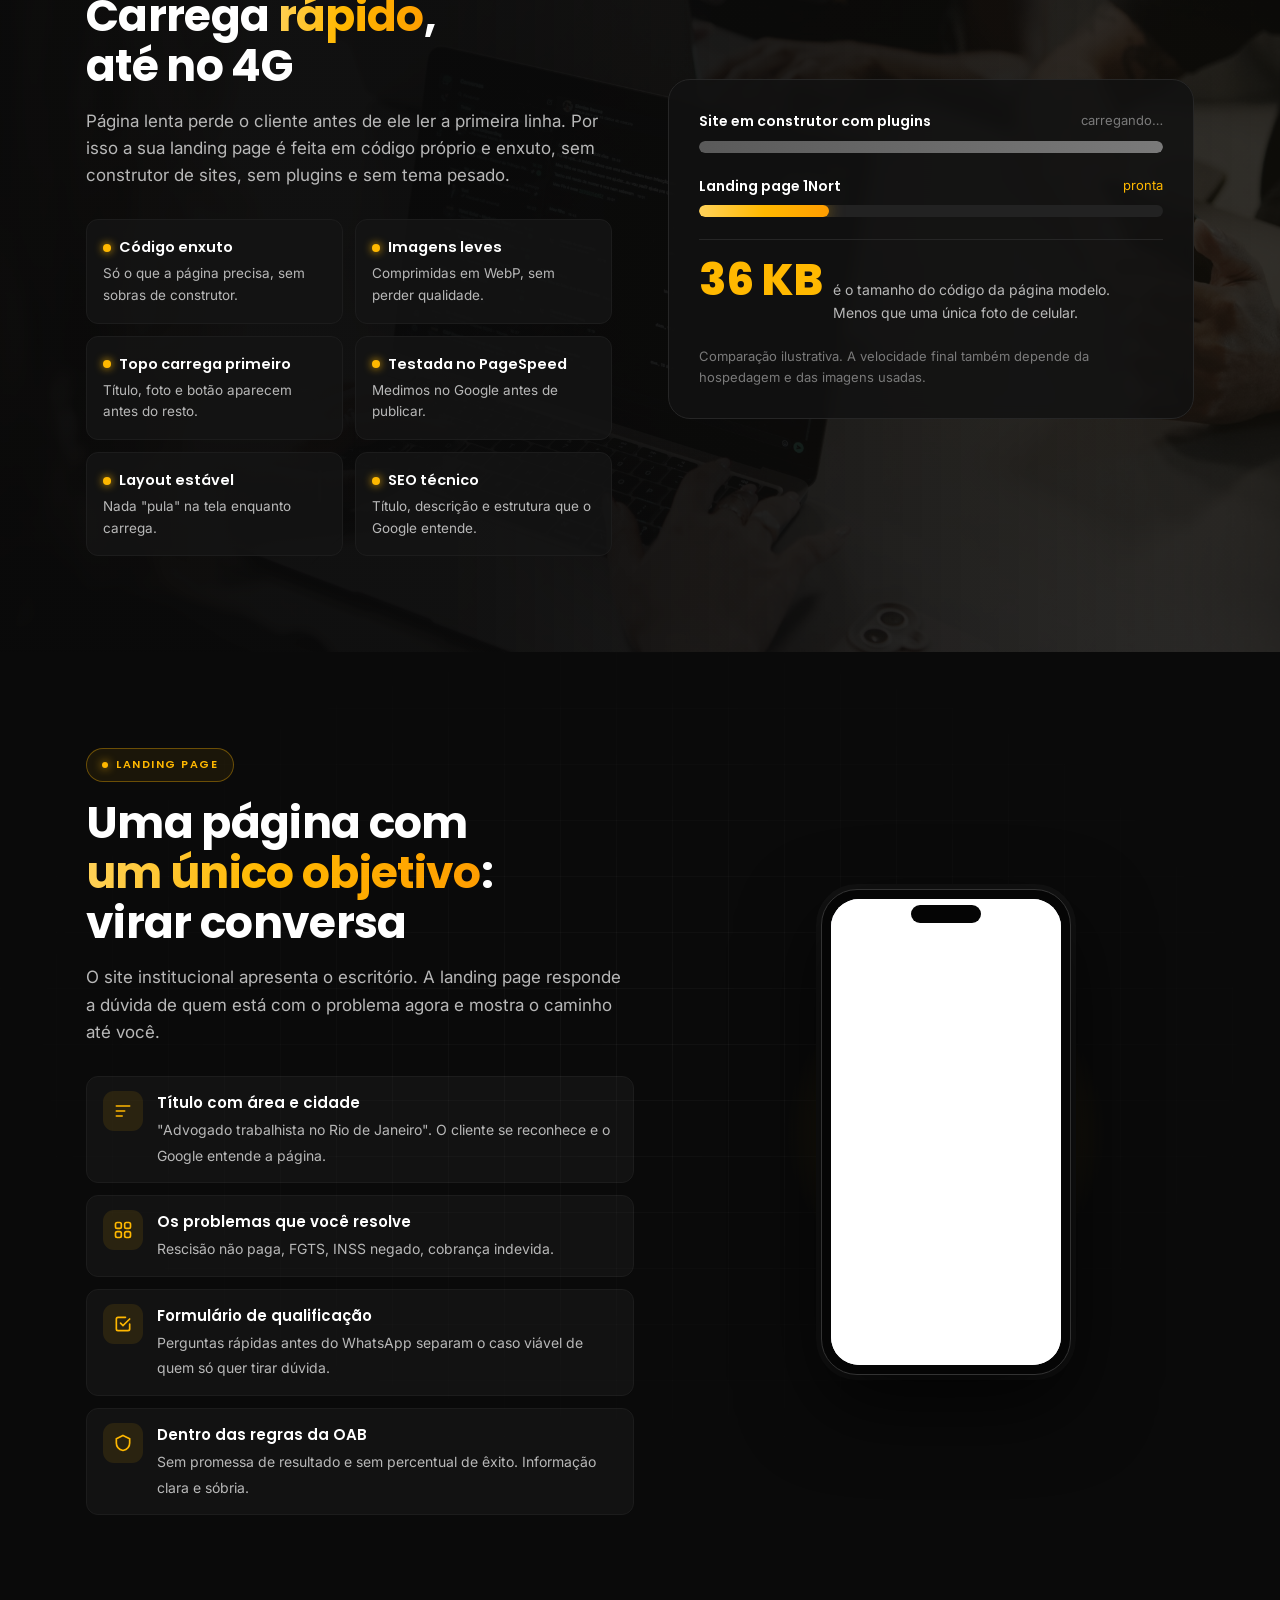
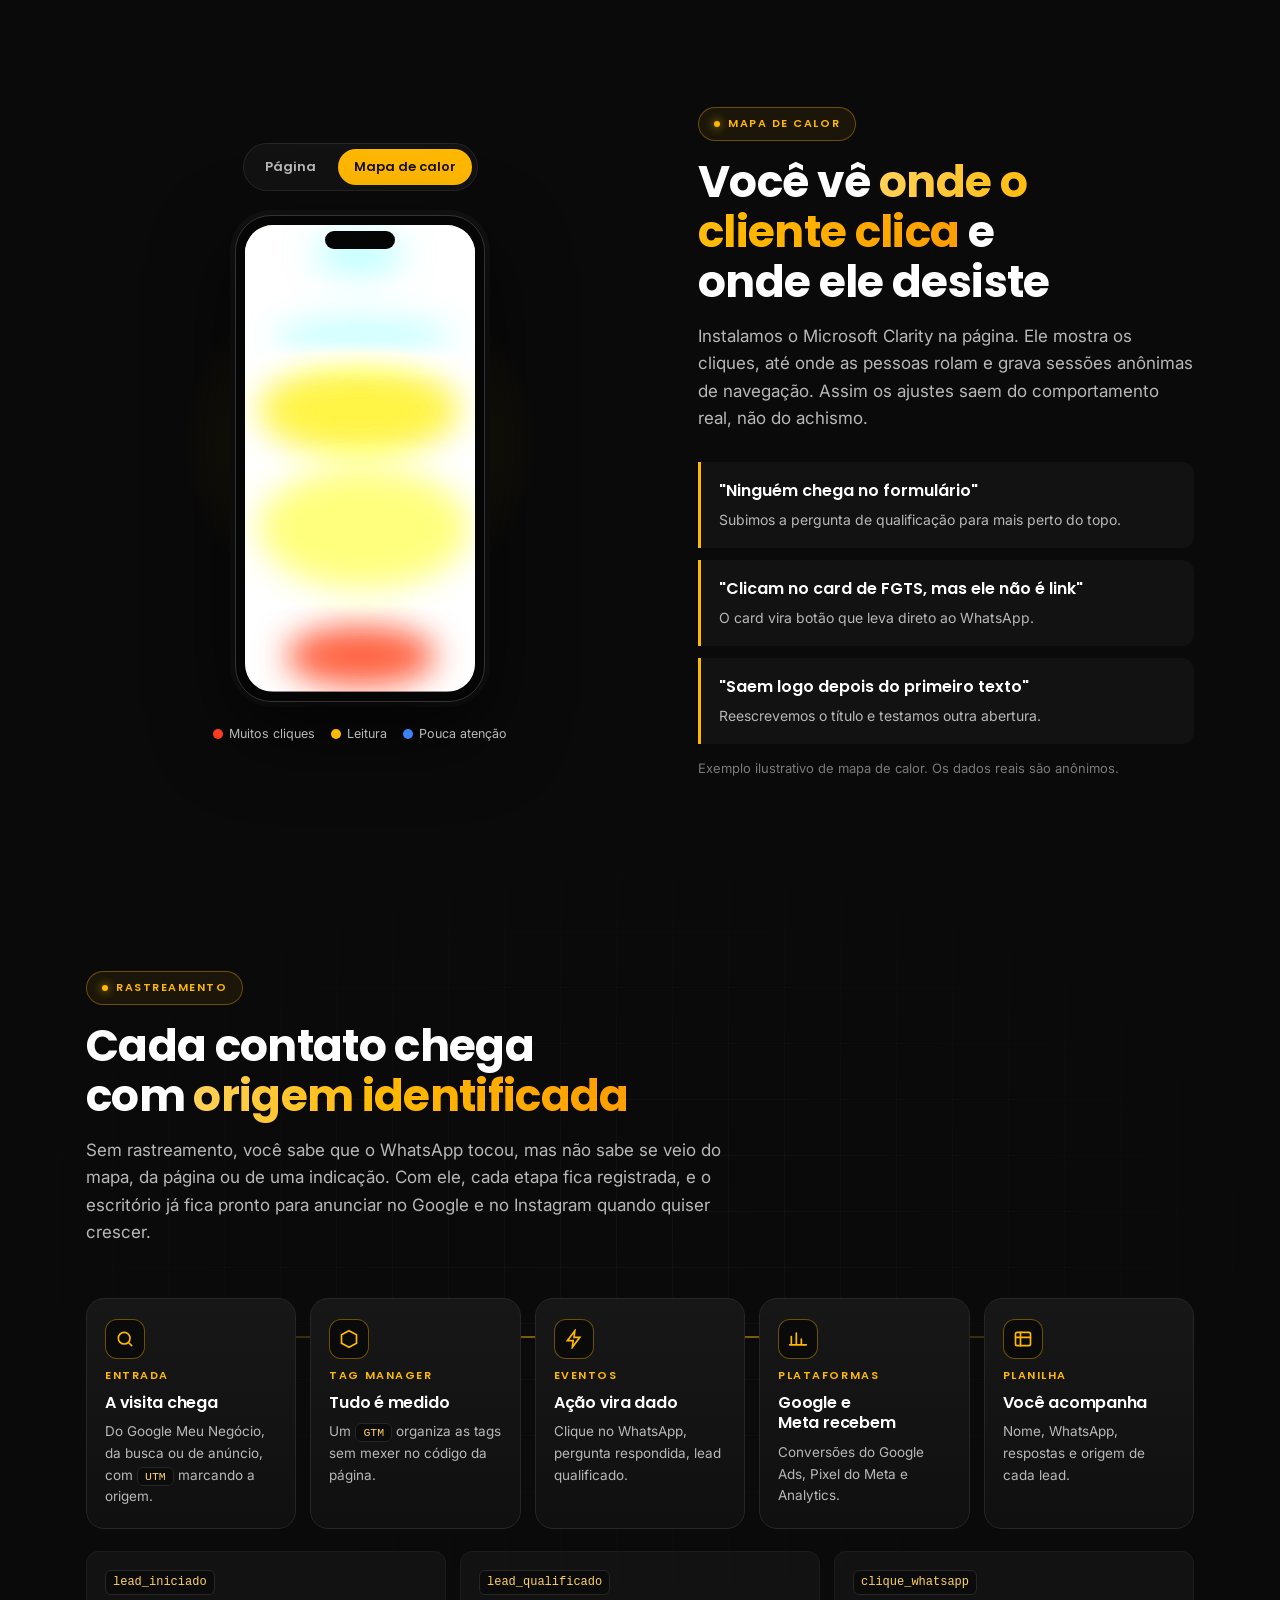
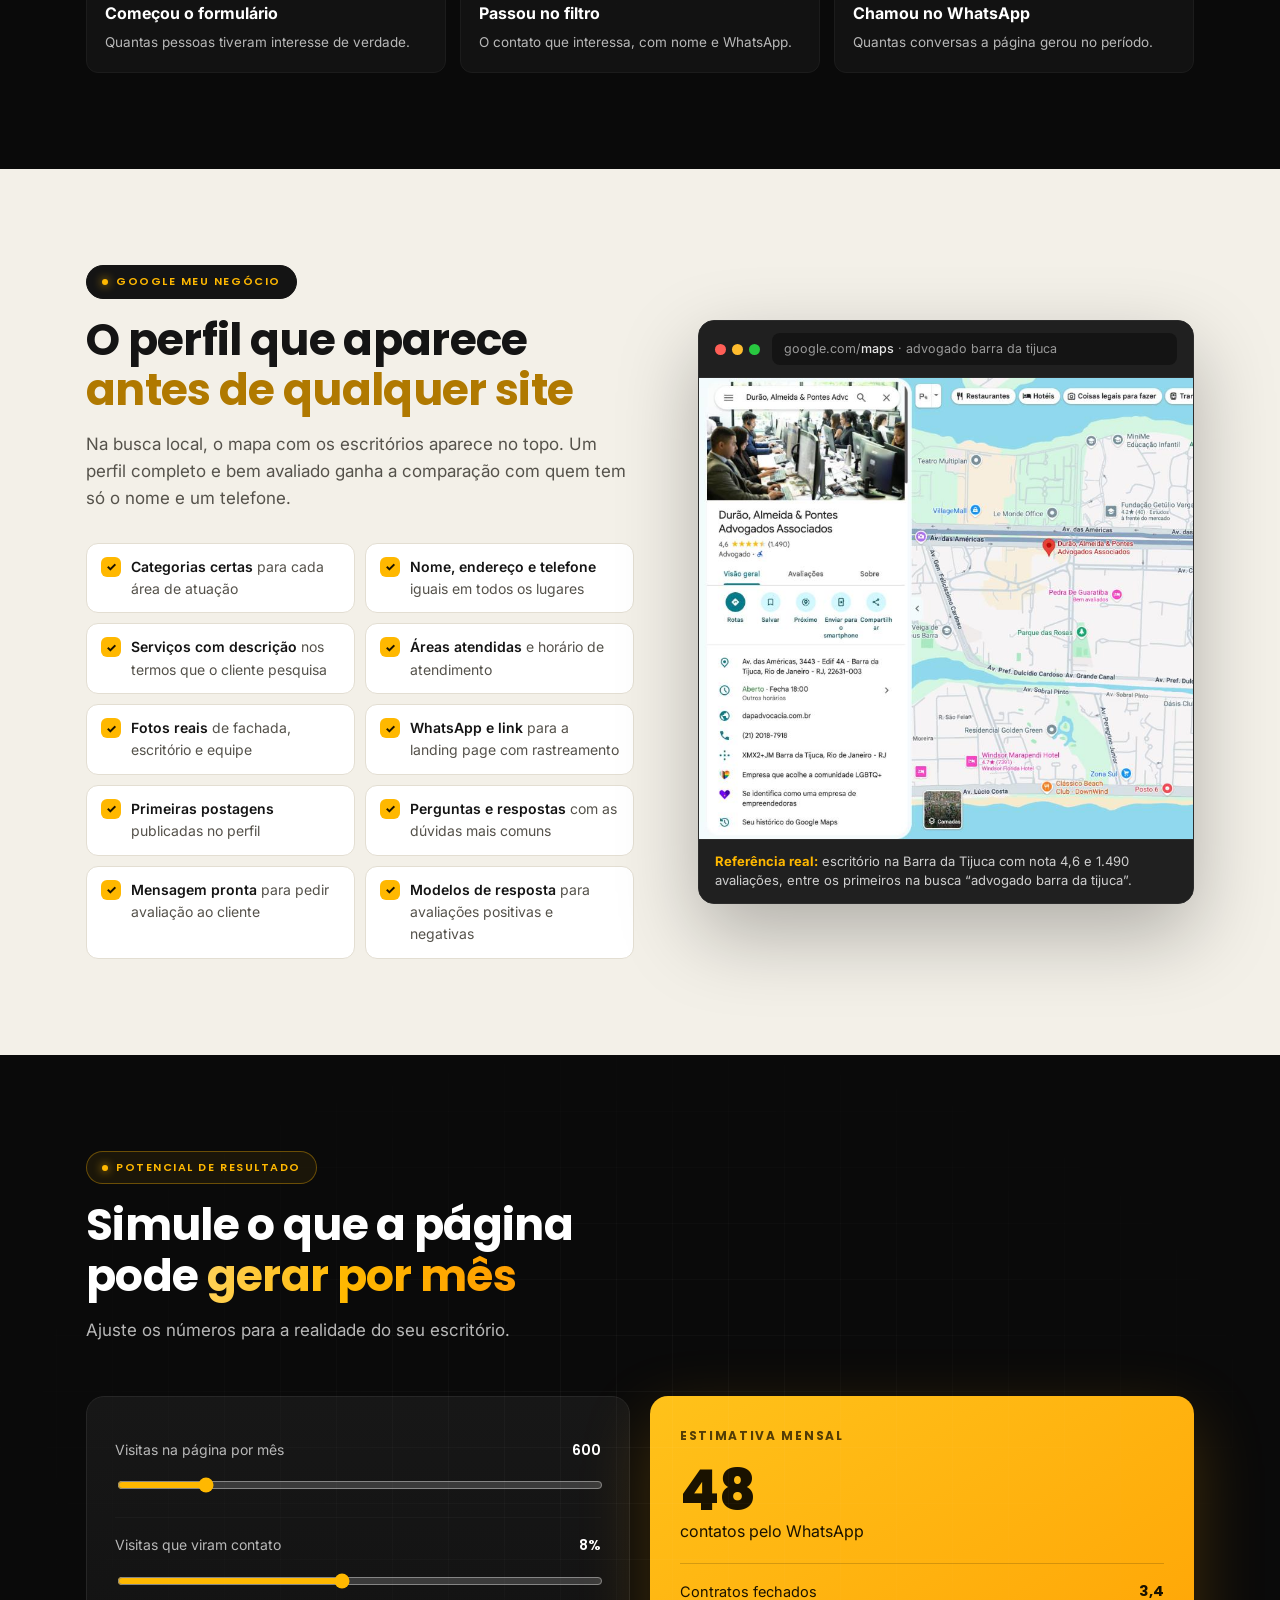
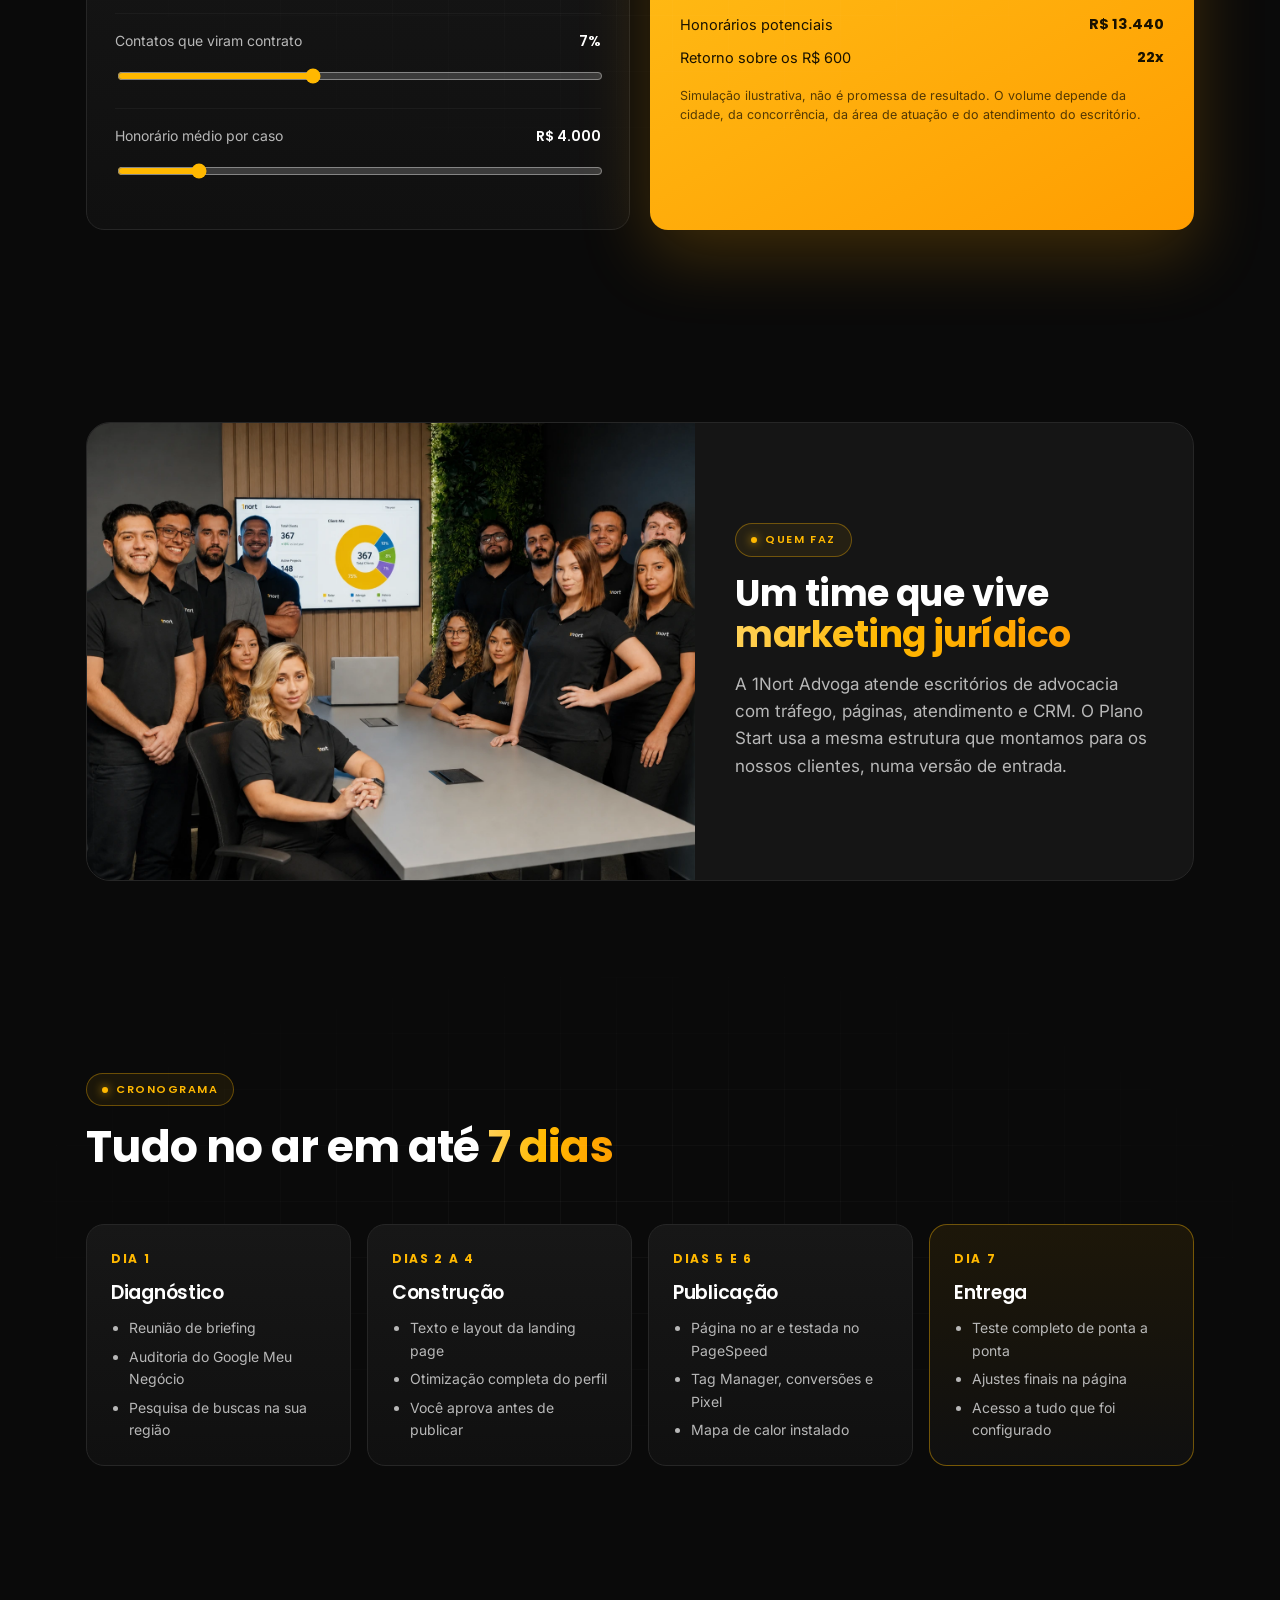
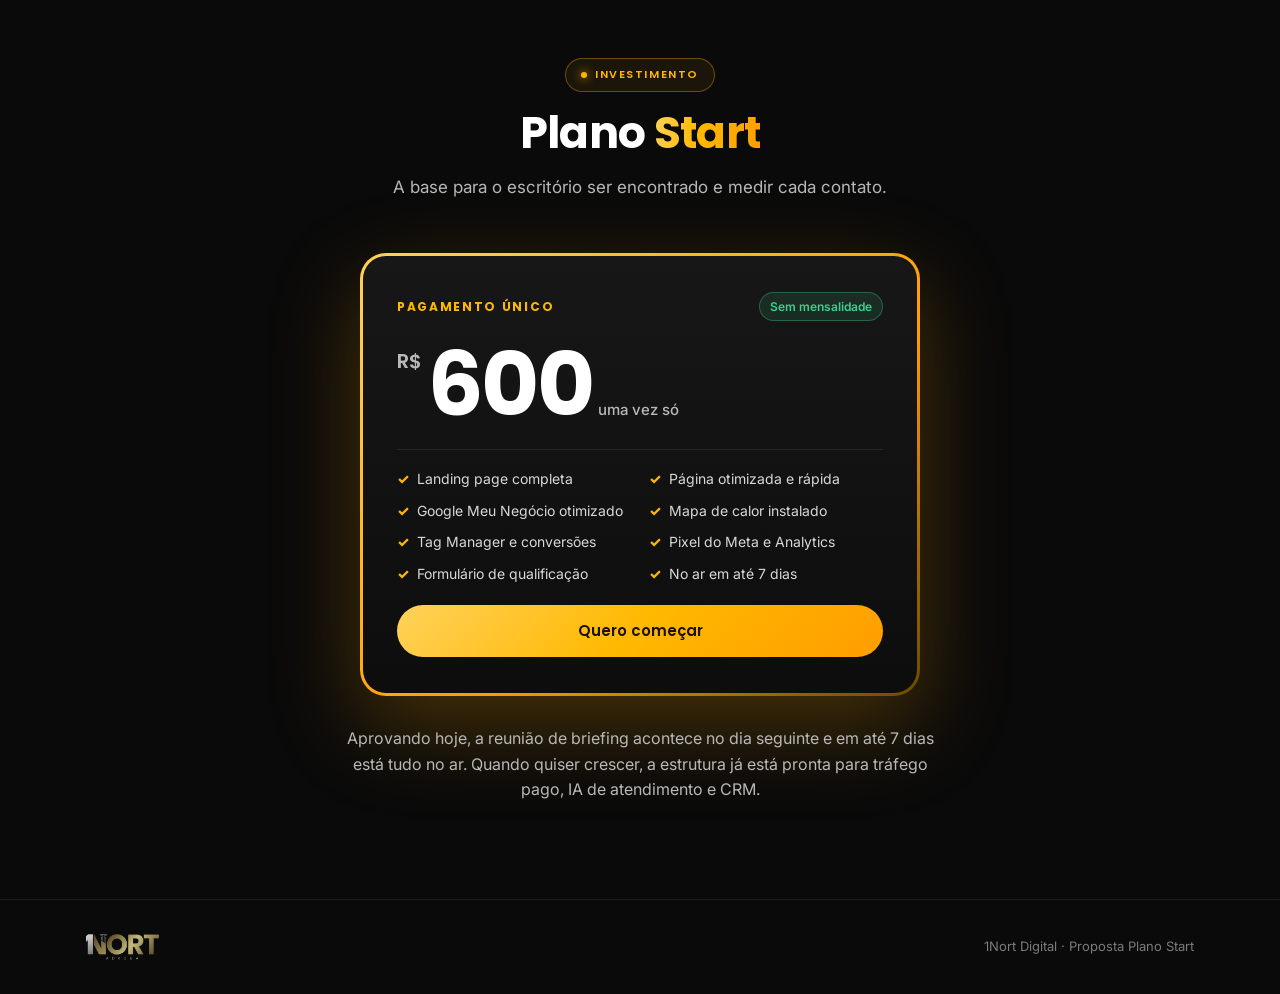
==== commit 0744bf1b: "Plano Start: reaplica fundo do hero contido na secao Co-Authored-By: Claude Opus 5.5 <noreply@anthro" ====
--- a/start/index.html
+++ b/start/index.html
@@ -61,7 +61,7 @@
 a:focus-visible,button:focus-visible,input:focus-visible{outline:2px solid var(--y-soft);outline-offset:3px}
 
 /* HERO */
-.hero{padding-block:120px 110px;overflow:hidden;isolation:isolate}
+.hero{position:relative;padding-block:120px 110px;overflow:hidden;isolation:isolate}
 .hero-bg{position:absolute;inset:0;z-index:-2;background:var(--bg) center 30%/cover no-repeat;background-image:url(../assets/images/estrutura-1nort-time.webp);filter:grayscale(.35)}
 .hero::after{content:"";position:absolute;inset:0;z-index:-1;background:radial-gradient(ellipse 60% 55% at 50% 100%,rgba(255,170,0,.22),transparent 70%),linear-gradient(180deg,rgba(10,10,10,.78),rgba(10,10,10,.86) 55%,var(--bg))}
 .hero .wrap{display:grid;gap:26px;justify-items:center;text-align:center}
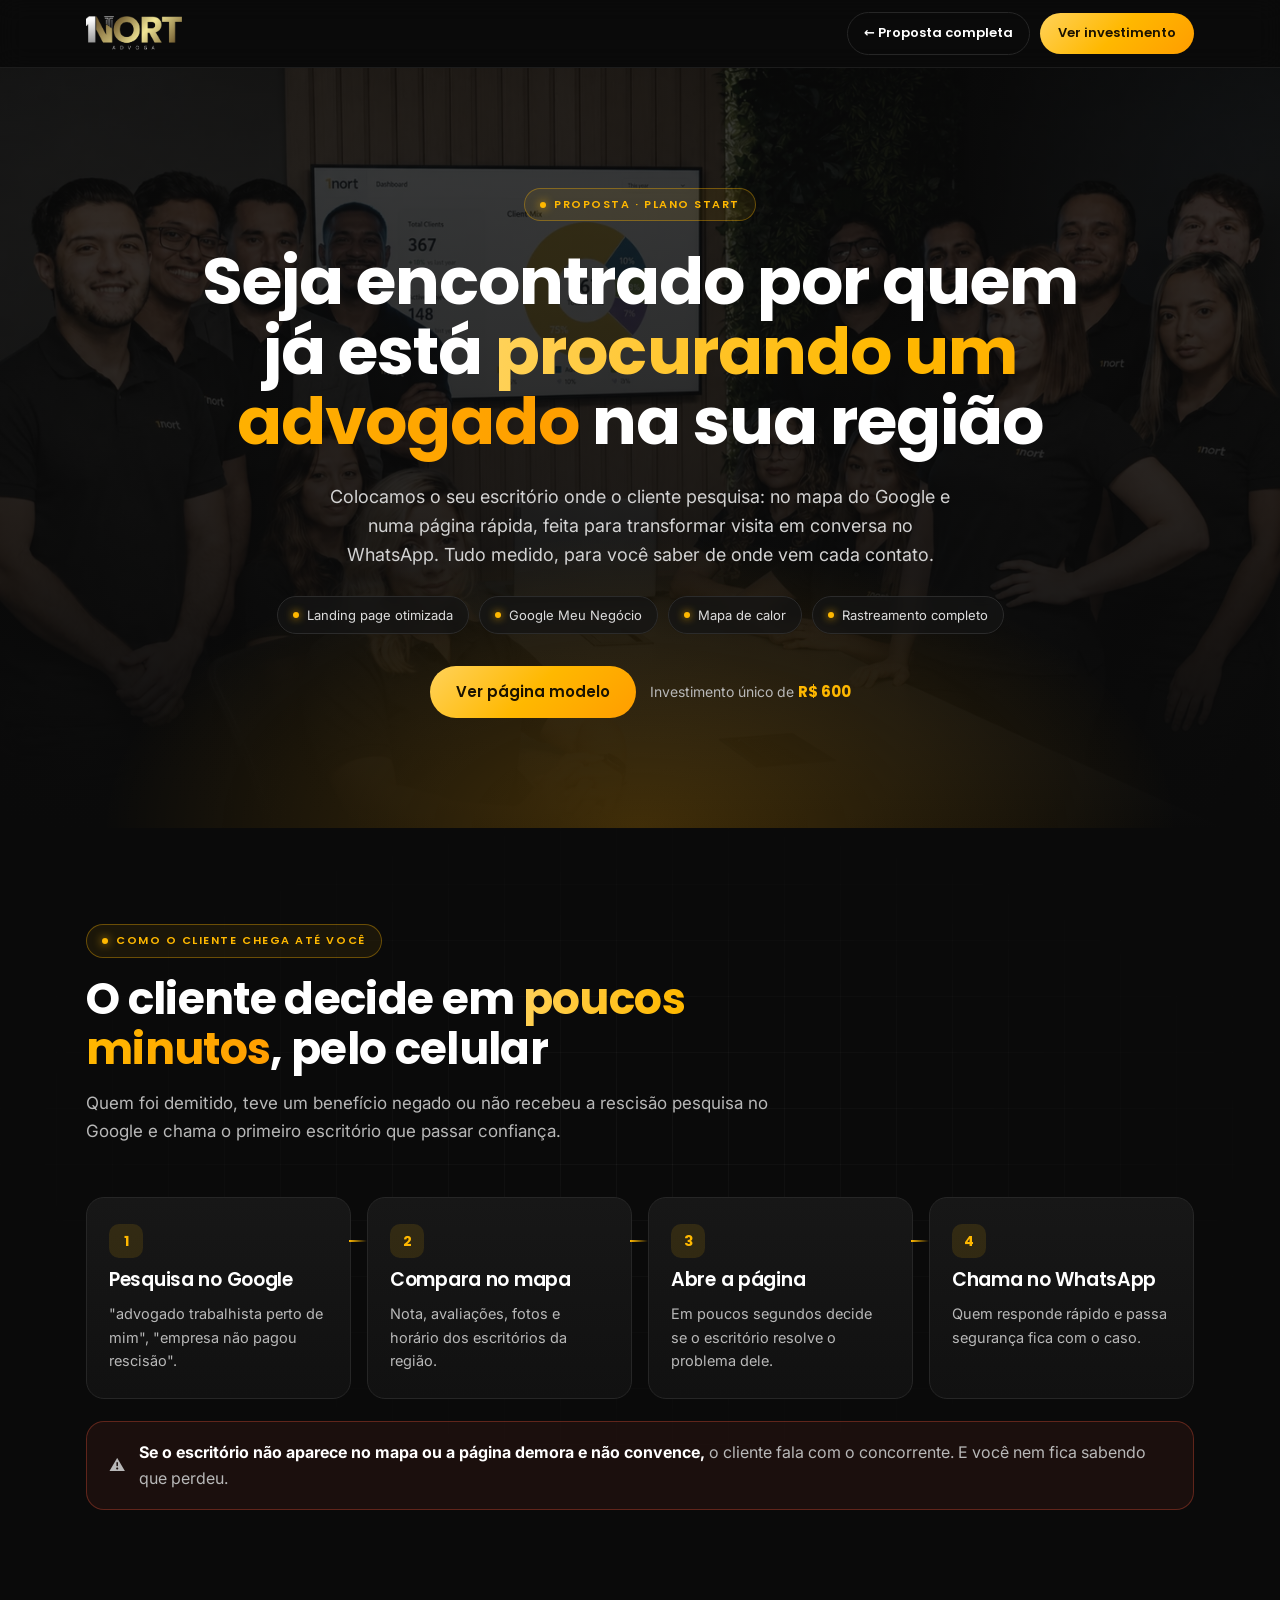
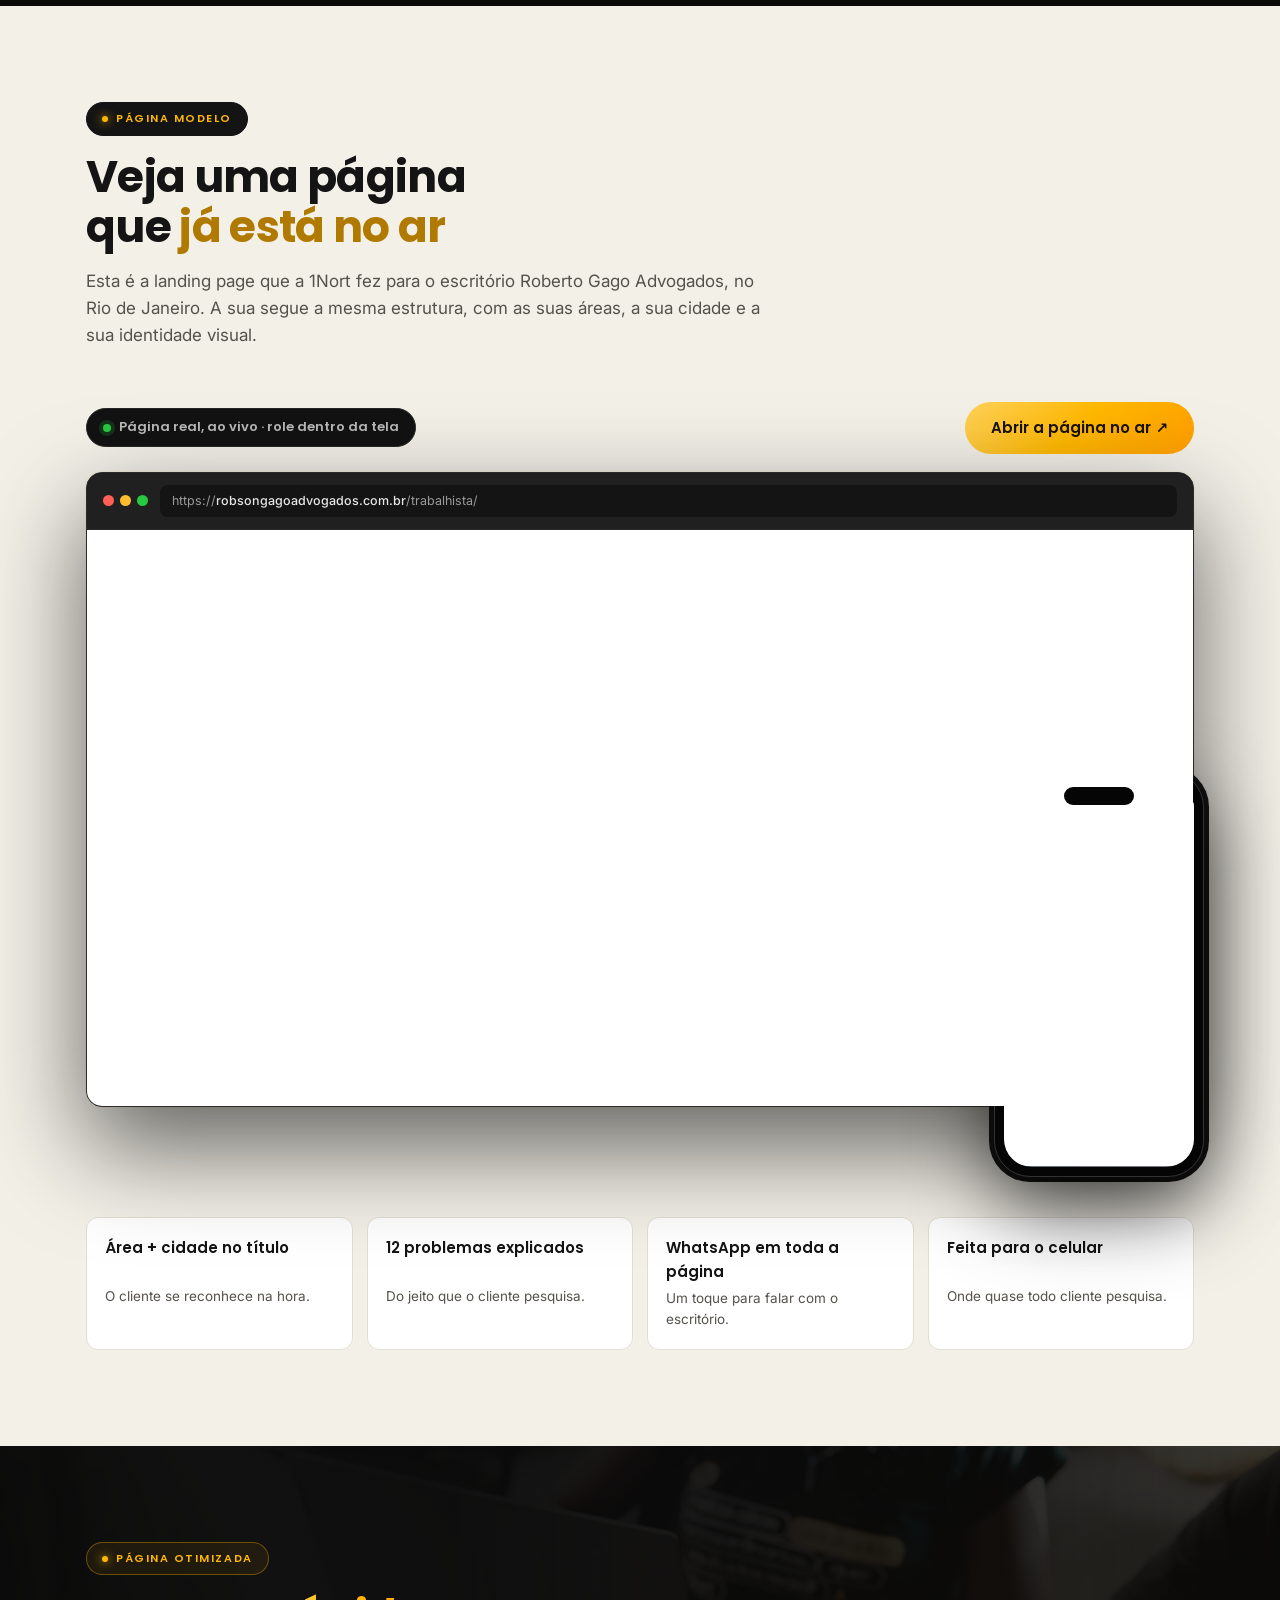
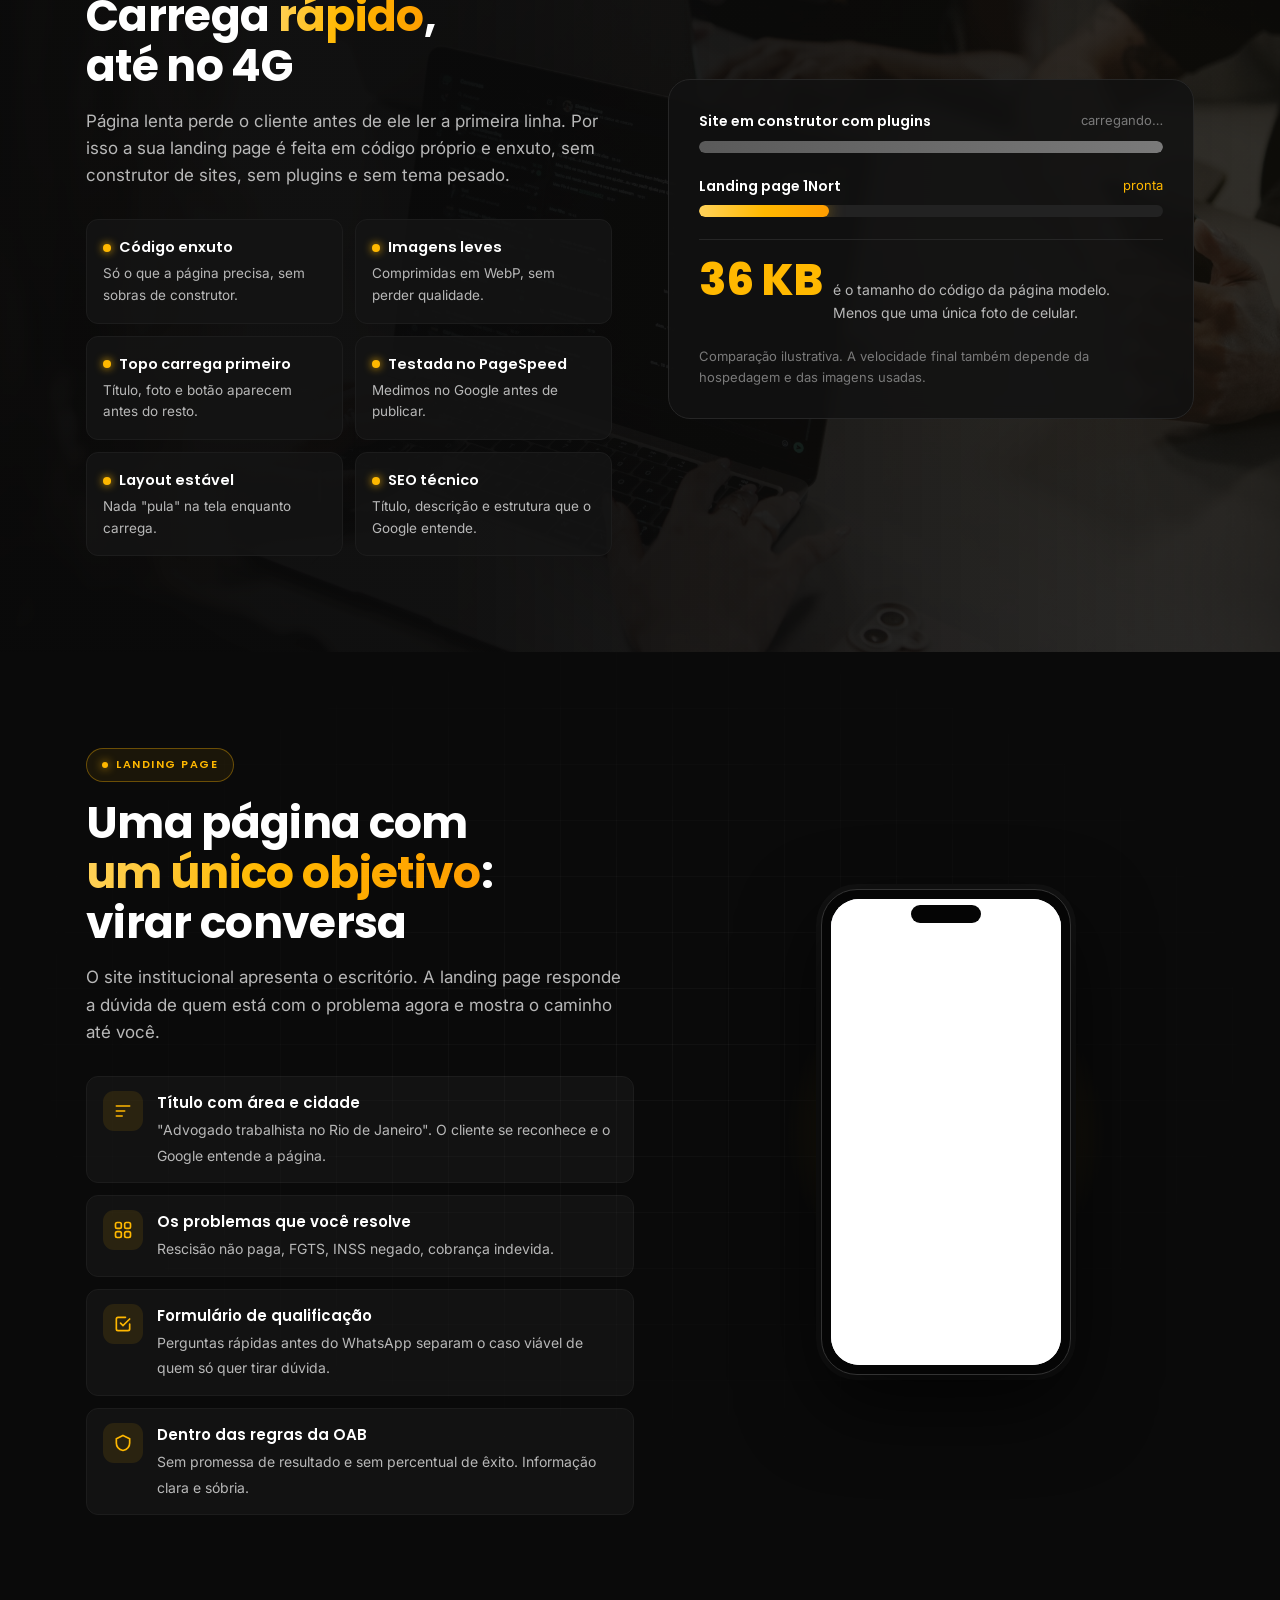
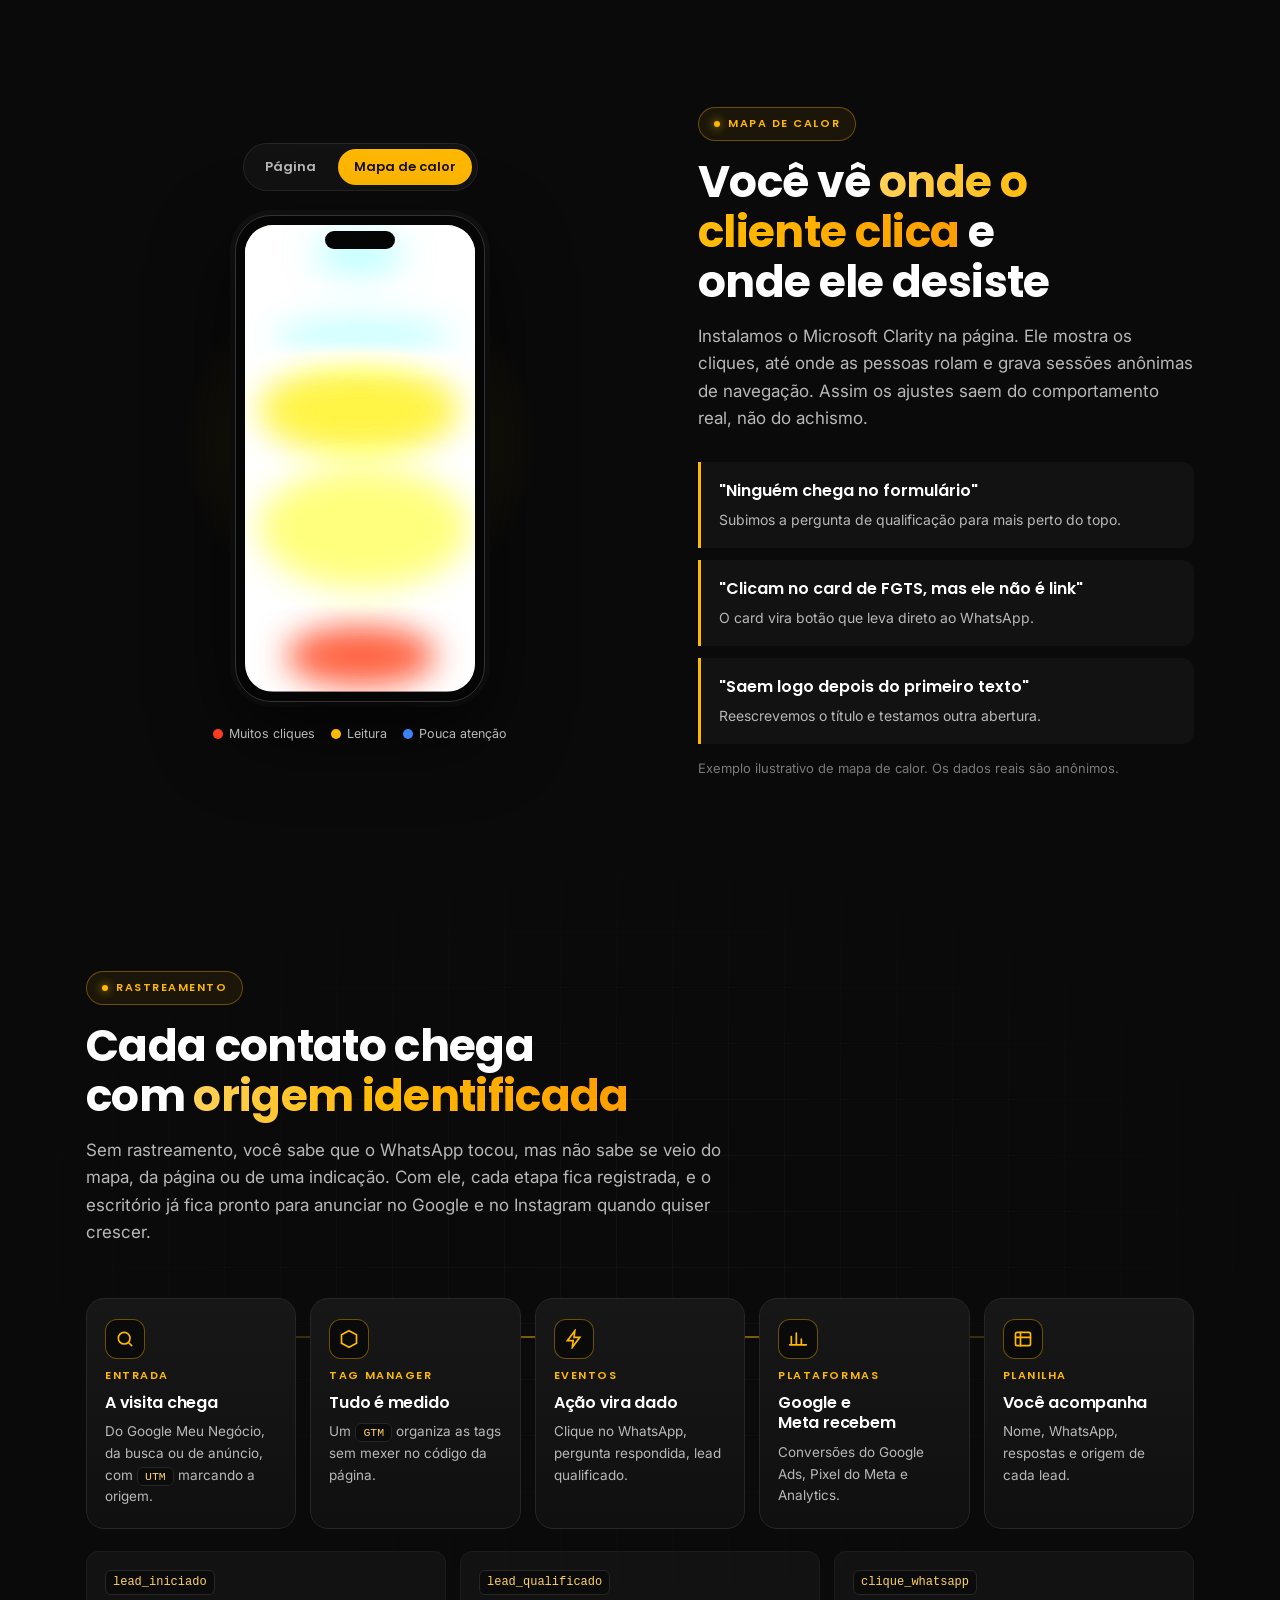
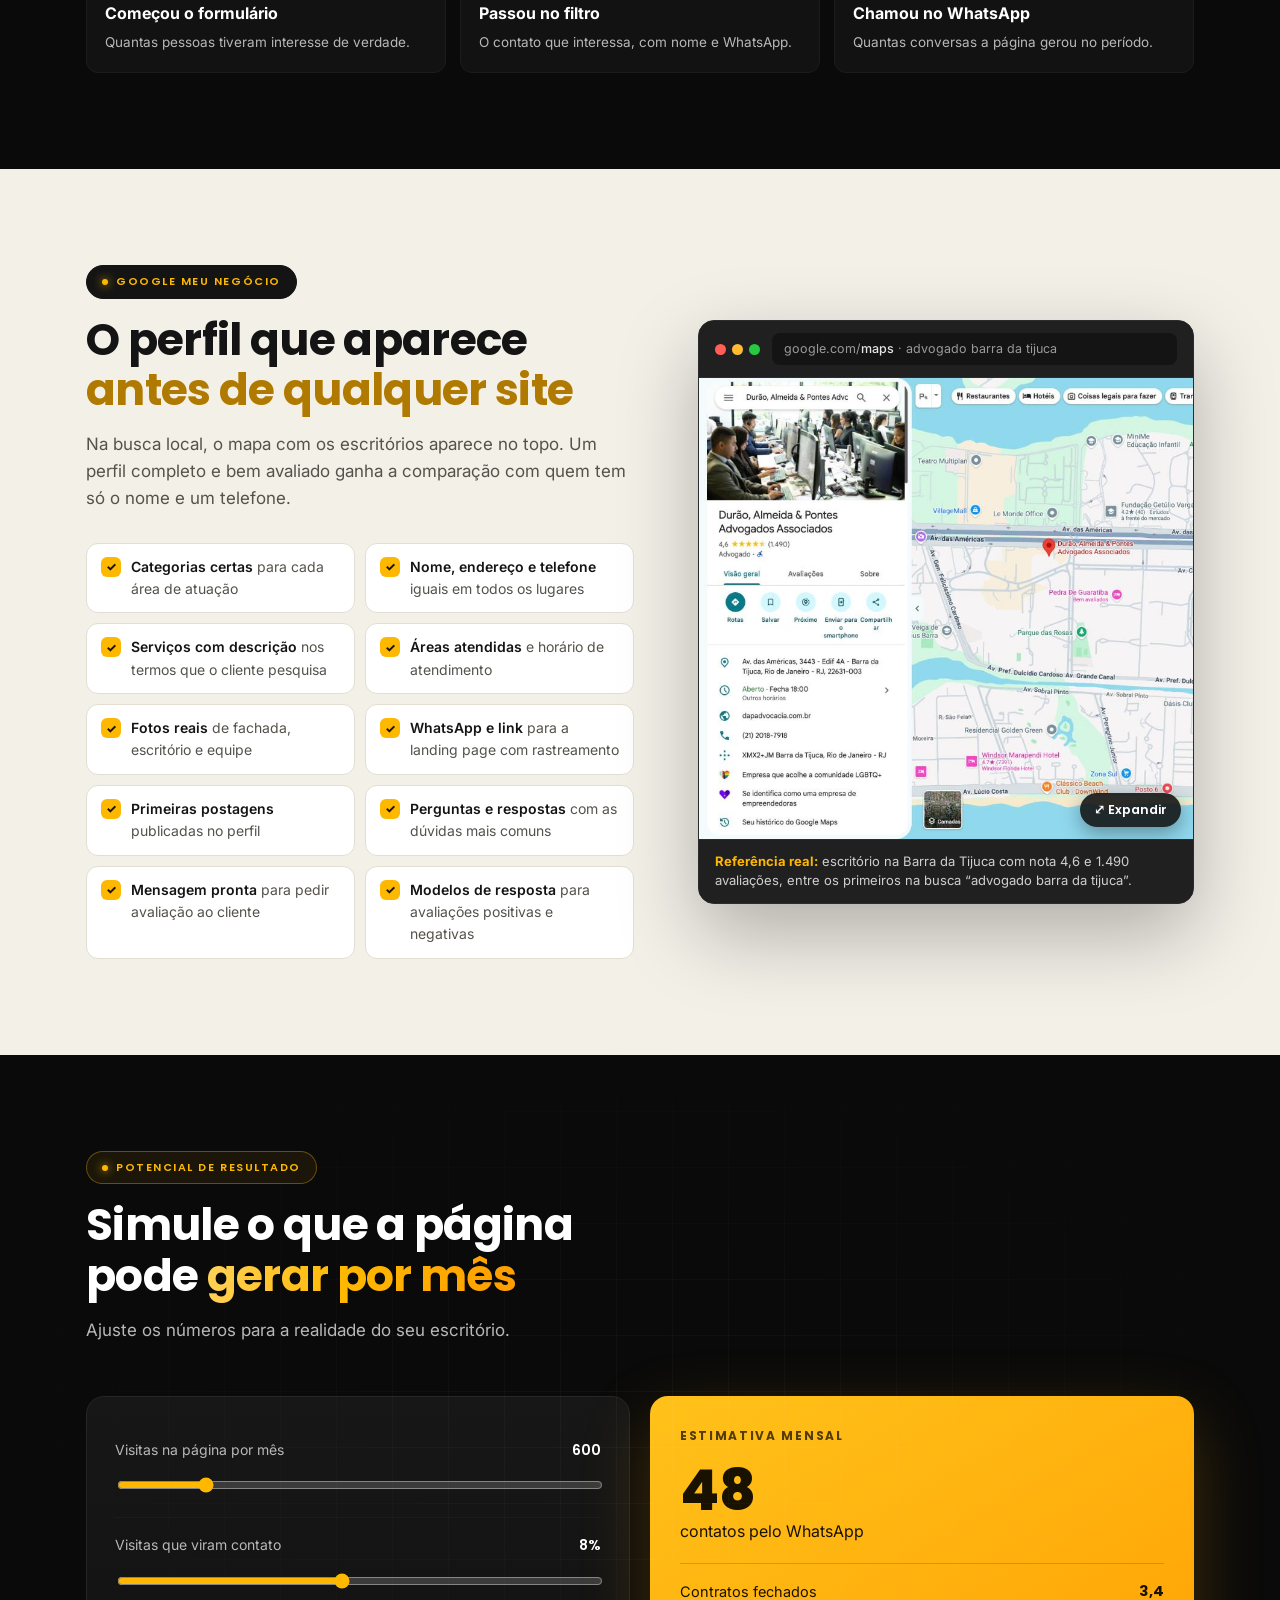
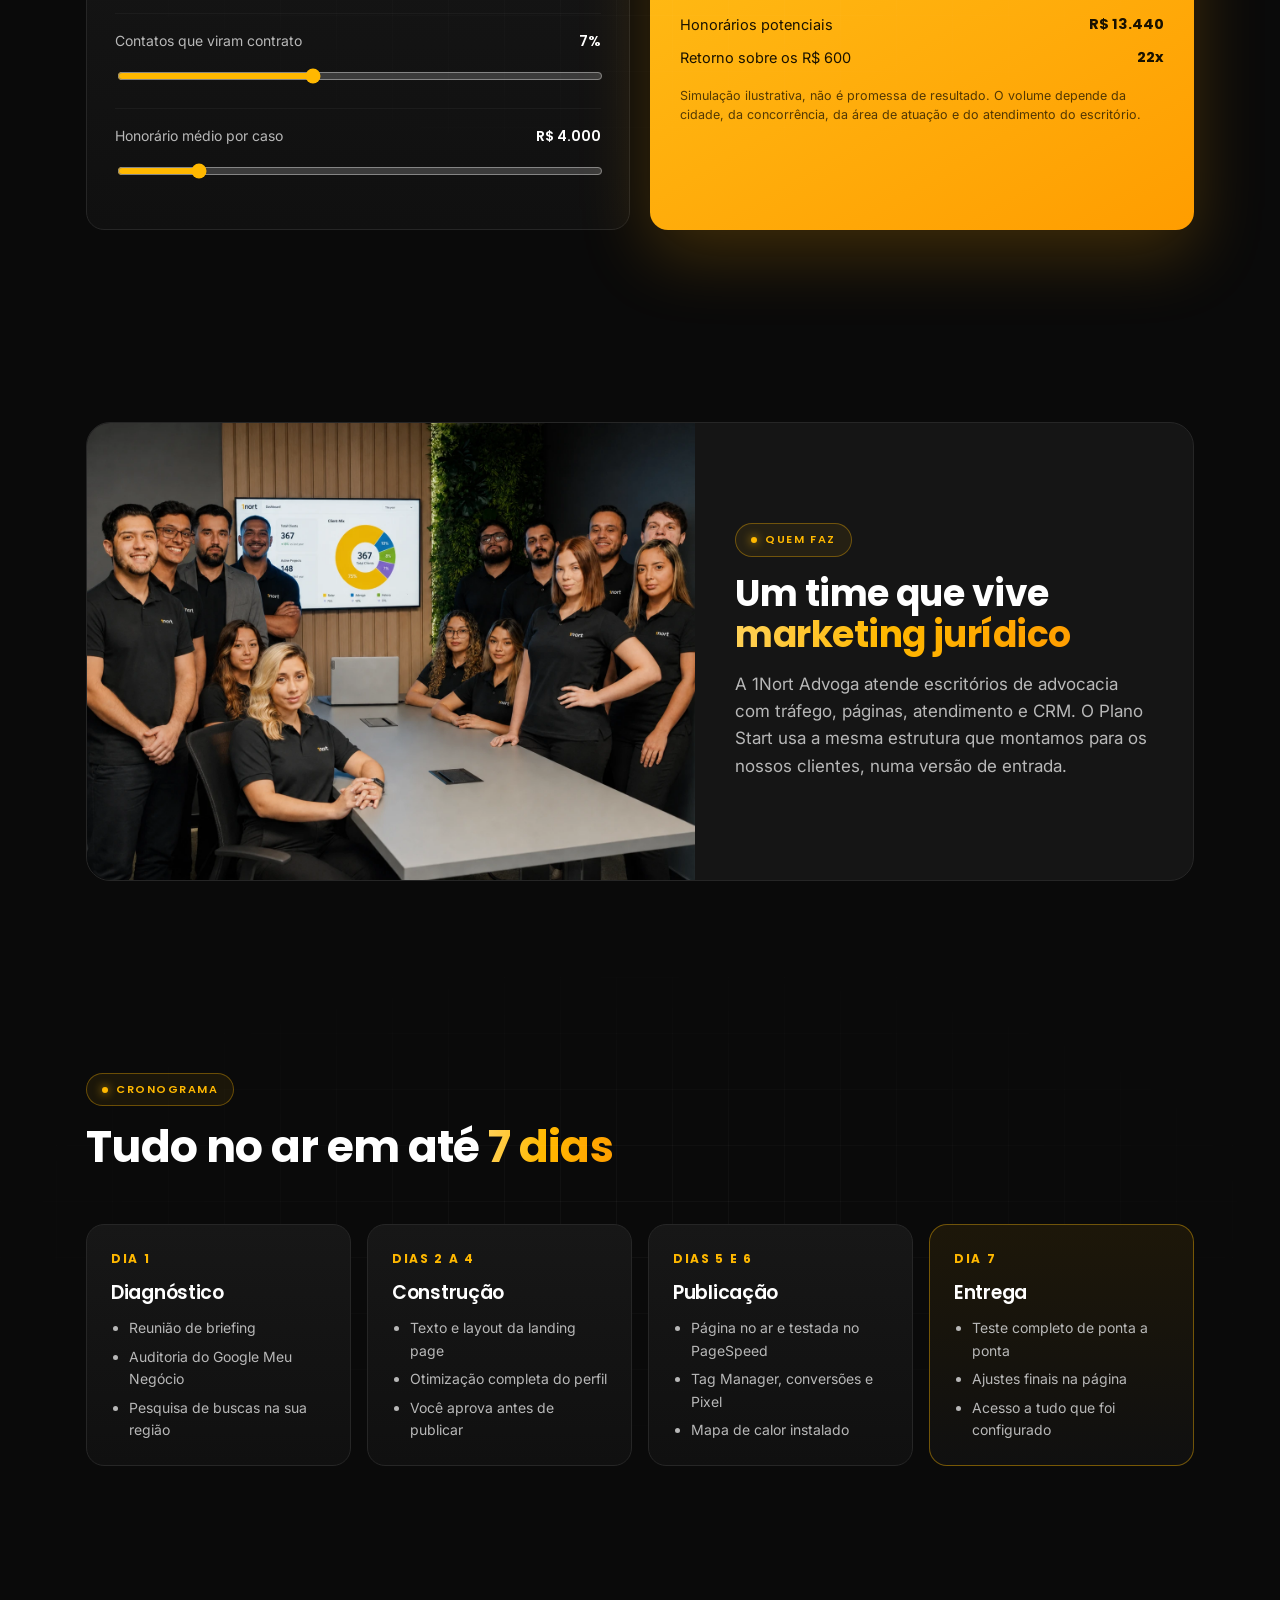
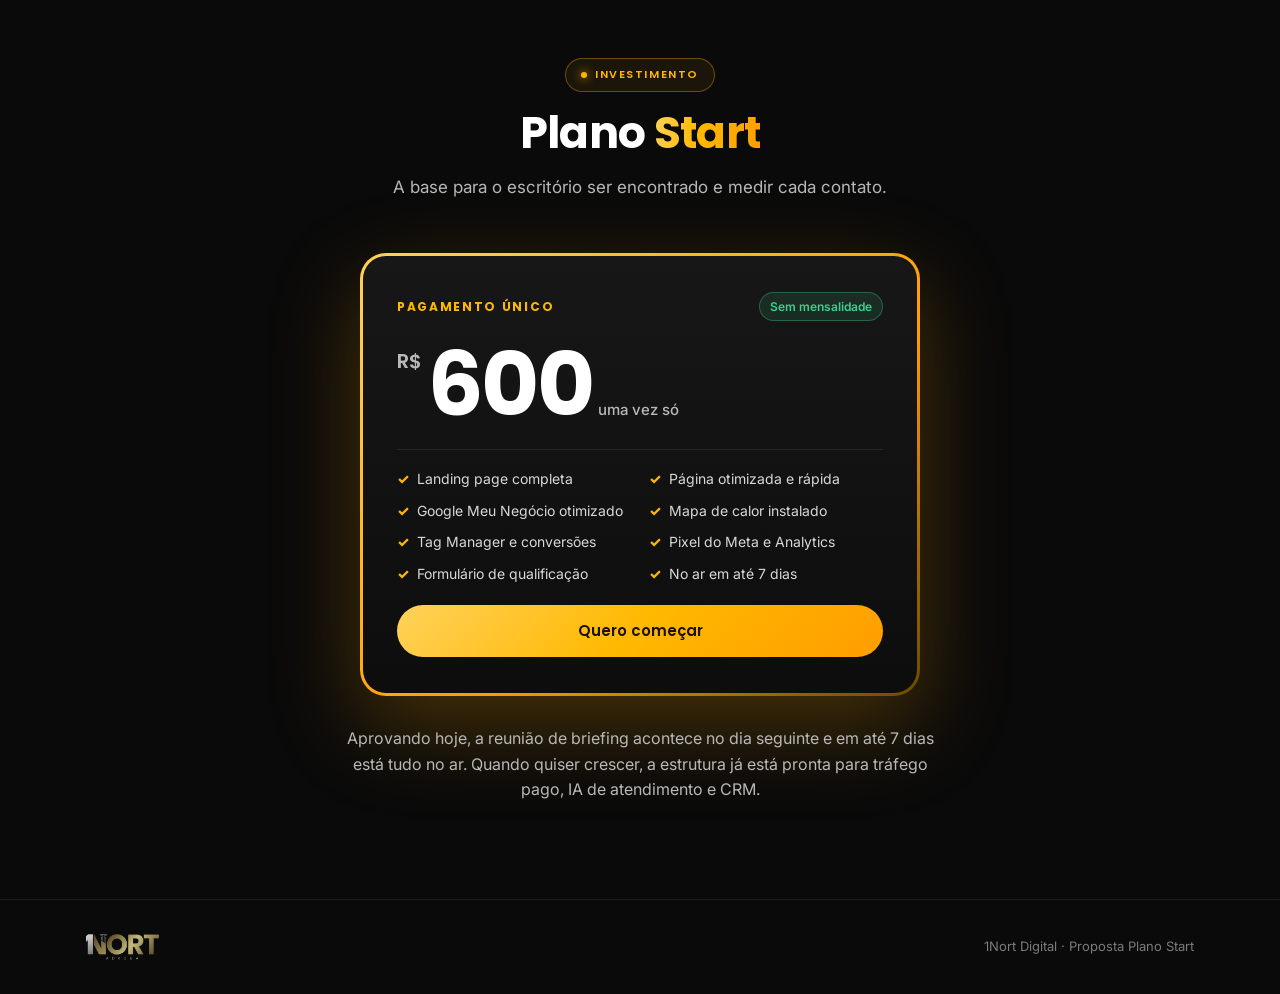
==== commit 1d08539b: "Plano Start: botao para expandir o print do Google Meu Negocio Co-Authored-By: Claude Opus 5.5 <nore" ====
--- a/start/index.html
+++ b/start/index.html
@@ -106,7 +106,13 @@
 .live--static{pointer-events:none}
 /* Google Meu Negócio: print de referência real */
 .gmb-real{width:min(560px,100%);margin:0;background:#1a1a1a;border:1px solid #2c2c2c;border-radius:16px;overflow:hidden;box-shadow:0 30px 80px rgba(0,0,0,.28)}
-.gmb-shot{aspect-ratio:820/764;overflow:hidden;background:#fff}
+.gmb-shot{display:block;width:100%;padding:0;border:0;position:relative;cursor:zoom-in;aspect-ratio:820/764;overflow:hidden;background:#fff}
+.gmb-zoom{position:absolute;right:12px;bottom:12px;display:inline-flex;align-items:center;gap:6px;padding:8px 14px;border-radius:999px;background:rgba(17,17,17,.88);color:#fff;font-family:var(--f-display);font-size:12.5px;font-weight:600;box-shadow:0 6px 20px rgba(0,0,0,.35);transition:transform .2s}
+.gmb-shot:hover .gmb-zoom{transform:translateY(-2px);background:#ffb800;color:#1a1200}
+.zoom-dlg{padding:0;border:0;border-radius:14px;background:#111;overflow:visible;max-width:96vw;max-height:92vh}
+.zoom-dlg::backdrop{background:rgba(0,0,0,.82)}
+.zoom-dlg img{display:block;max-width:96vw;max-height:90vh;width:auto;height:auto;border-radius:14px}
+.zoom-x{position:absolute;top:-14px;right:-14px;width:38px;height:38px;border-radius:50%;border:0;background:#ffb800;color:#1a1200;font-size:22px;line-height:1;cursor:pointer;box-shadow:0 6px 20px rgba(0,0,0,.4)}
 .gmb-shot img{width:191.22%;max-width:none;height:auto;display:block}
 .gmb-real figcaption{padding:12px 16px;font-size:13px;line-height:1.5;color:#cfcfcf;background:#202020;border-top:1px solid #2c2c2c}
 .gmb-real figcaption b{color:#ffb800}
@@ -508,7 +514,7 @@
     <div class="stage" aria-label="Exemplo de perfil no Google">
       <figure class="gmb-real">
         <div class="bar"><div class="dots"><i></i><i></i><i></i></div><div class="url">google.com/<b>maps</b> · advogado barra da tijuca</div></div>
-        <div class="gmb-shot"><img src="../assets/images/gmb-referencia.jpg" alt="Perfil real no Google Maps de um escritório de advocacia na Barra da Tijuca, com nota 4,6 e 1.490 avaliações" width="1568" height="764" loading="lazy"></div>
+        <button type="button" class="gmb-shot" data-zoom="gmb-dlg" aria-label="Expandir o print do perfil no Google"><img src="../assets/images/gmb-referencia.jpg" alt="Perfil real no Google Maps de um escritório de advocacia na Barra da Tijuca, com nota 4,6 e 1.490 avaliações" width="1568" height="764" loading="lazy"><span class="gmb-zoom" aria-hidden="true">⤢ Expandir</span></button>
         <figcaption><b>Referência real:</b> escritório na Barra da Tijuca com nota 4,6 e 1.490 avaliações, entre os primeiros na busca “advogado barra da tijuca”.</figcaption>
       </figure>
     </div>
@@ -648,5 +654,15 @@
 })();
 </script>
 
+<dialog class="zoom-dlg" id="gmb-dlg" aria-label="Print do perfil no Google Maps"><button type="button" class="zoom-x" aria-label="Fechar">×</button><img src="../assets/images/gmb-referencia.jpg" alt="Perfil real no Google Maps de um escritório de advocacia na Barra da Tijuca, com nota 4,6 e 1.490 avaliações" width="1568" height="764" loading="lazy"></dialog>
+<script>
+(function(){
+  document.querySelectorAll('[data-zoom]').forEach(function(b){
+    var d=document.getElementById(b.dataset.zoom); if(!d) return;
+    b.addEventListener('click',function(){ if(d.showModal) d.showModal(); else d.setAttribute('open',''); });
+    d.addEventListener('click',function(e){ if(e.target===d||e.target.closest('.zoom-x')) d.close ? d.close() : d.removeAttribute('open'); });
+  });
+})();
+</script>
 </body>
 </html>
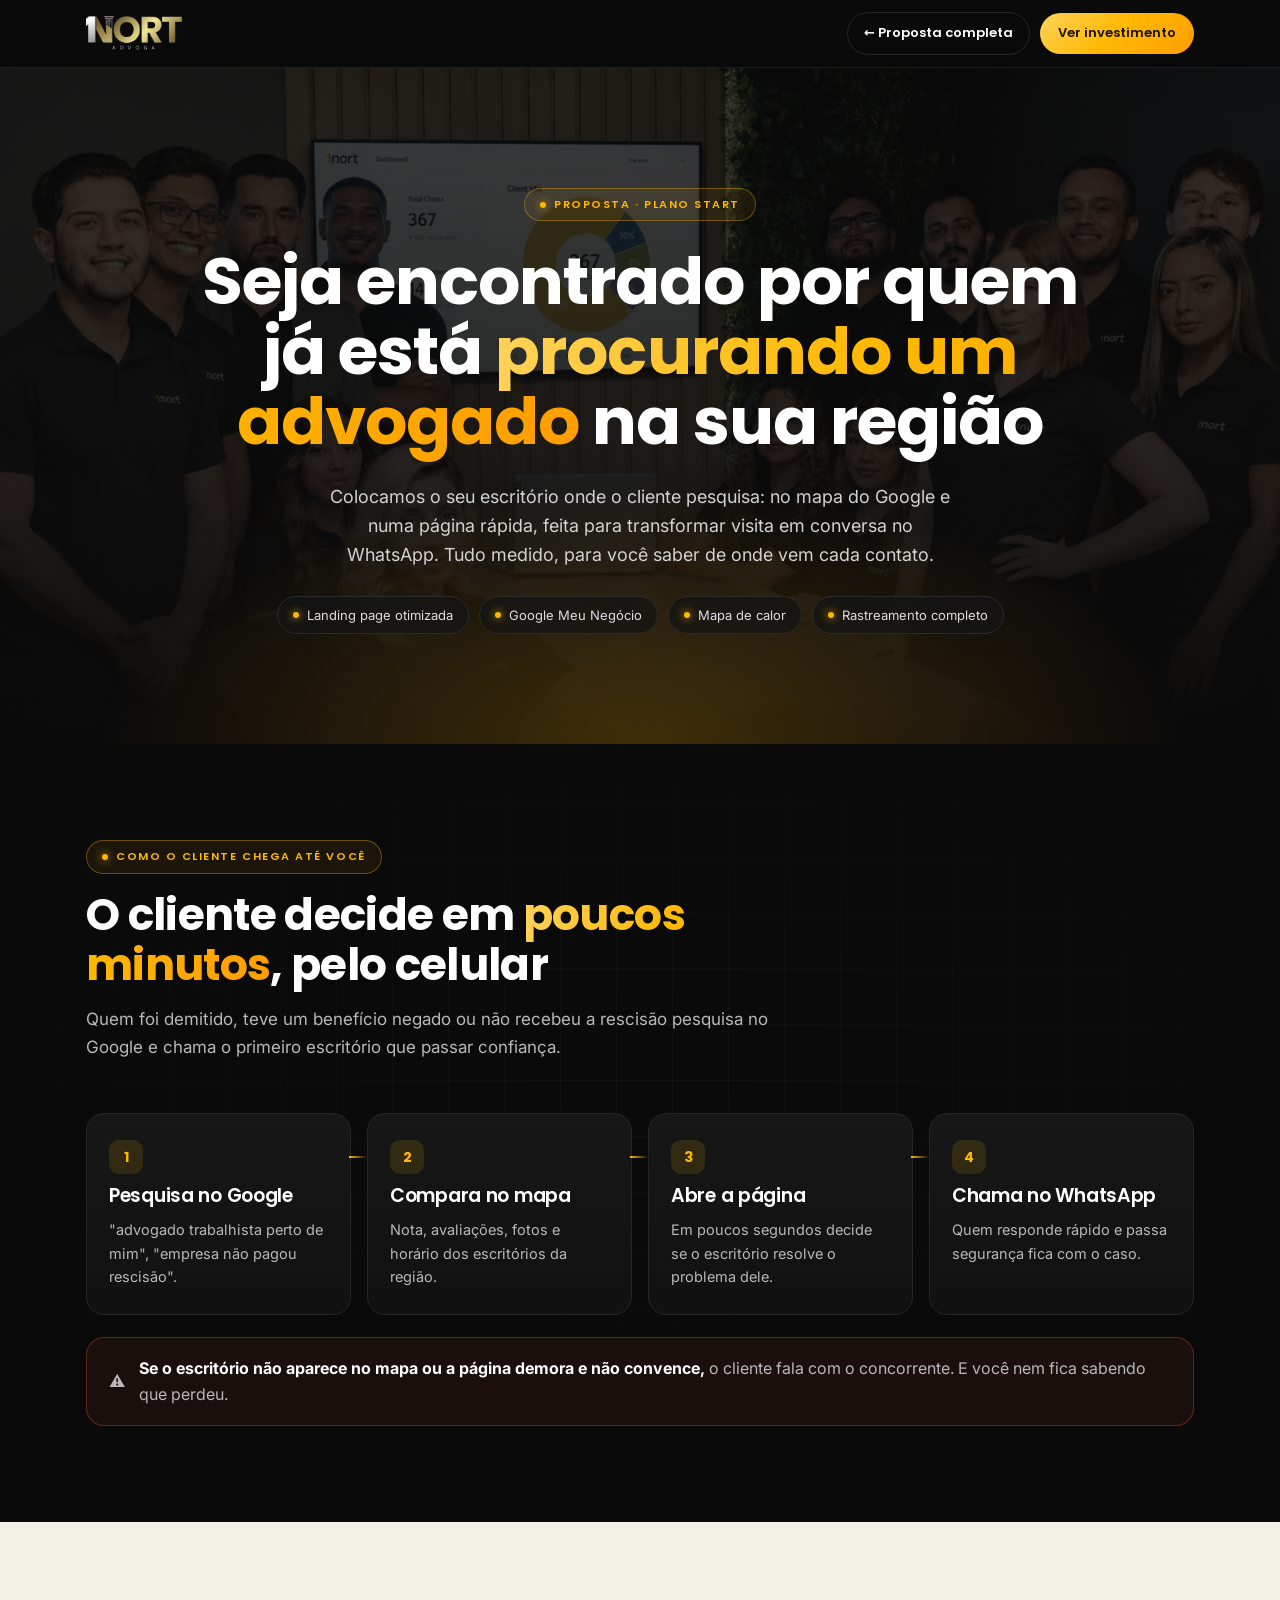
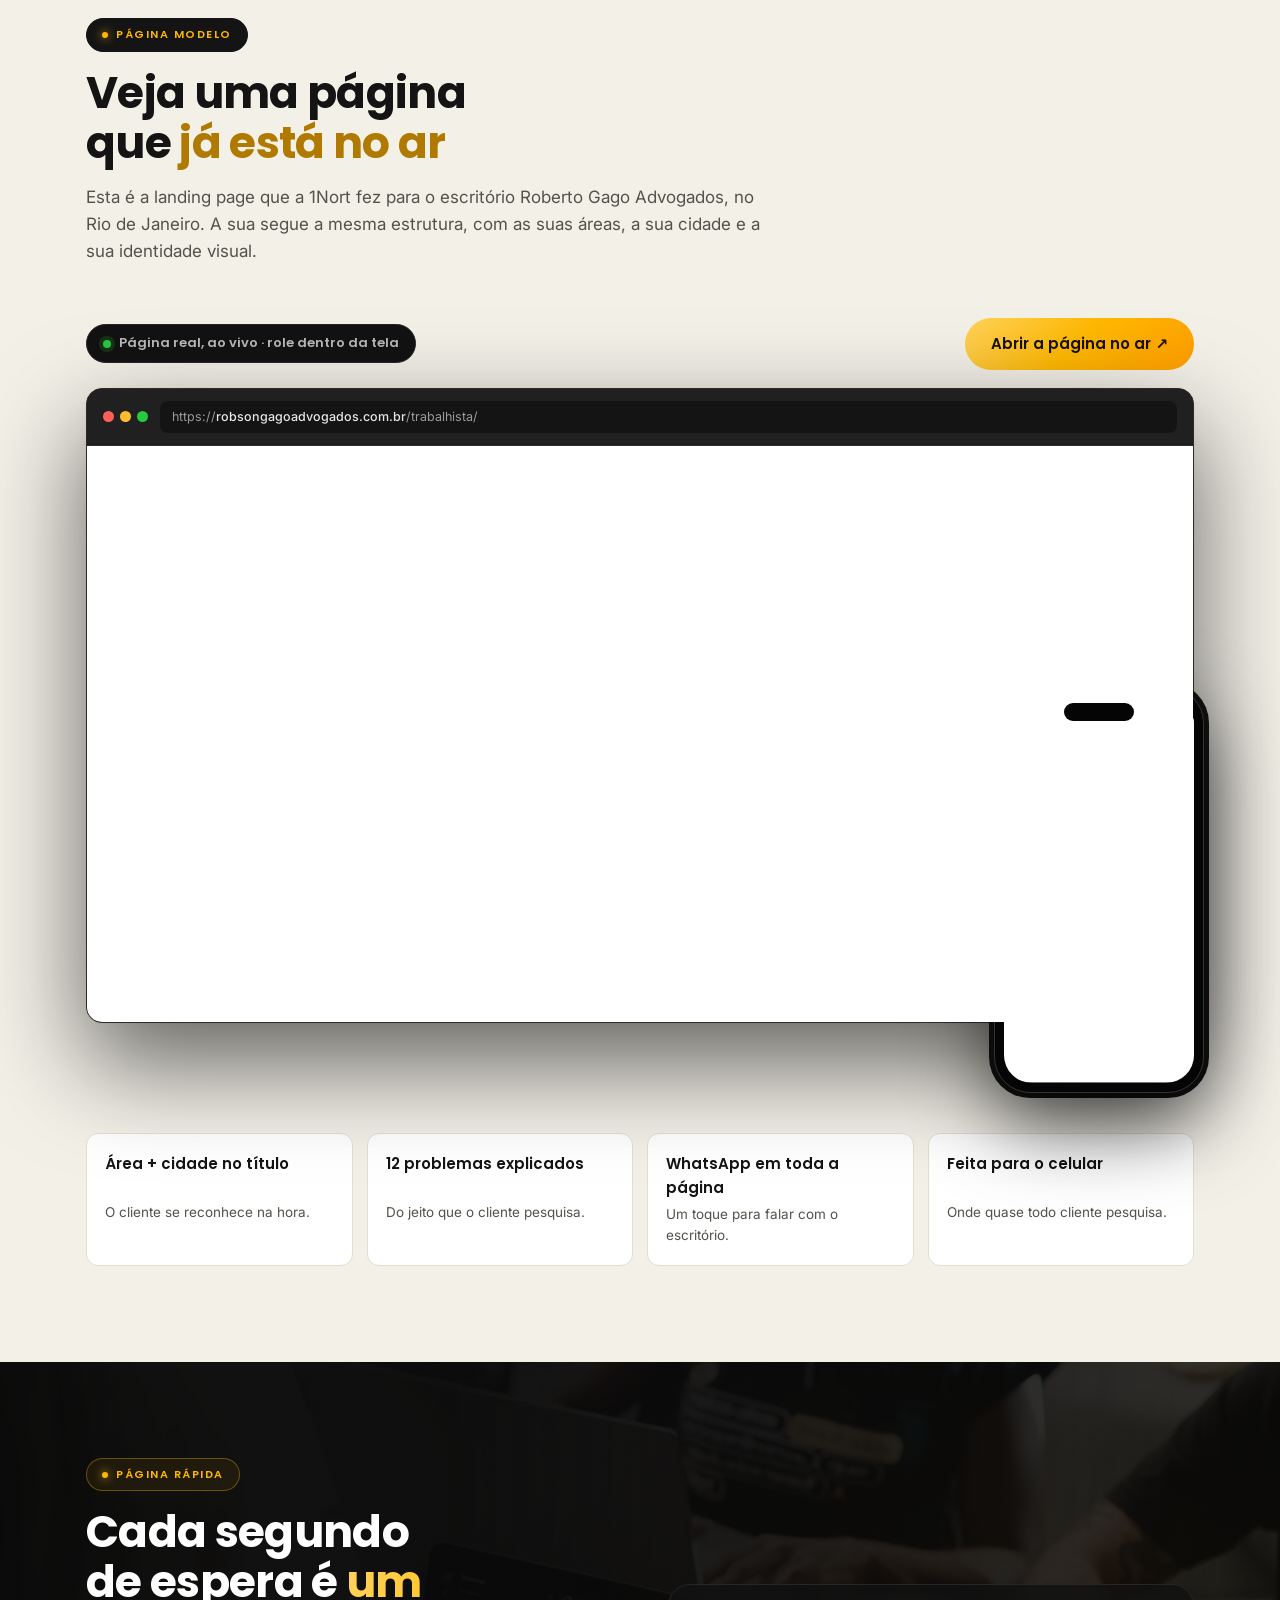
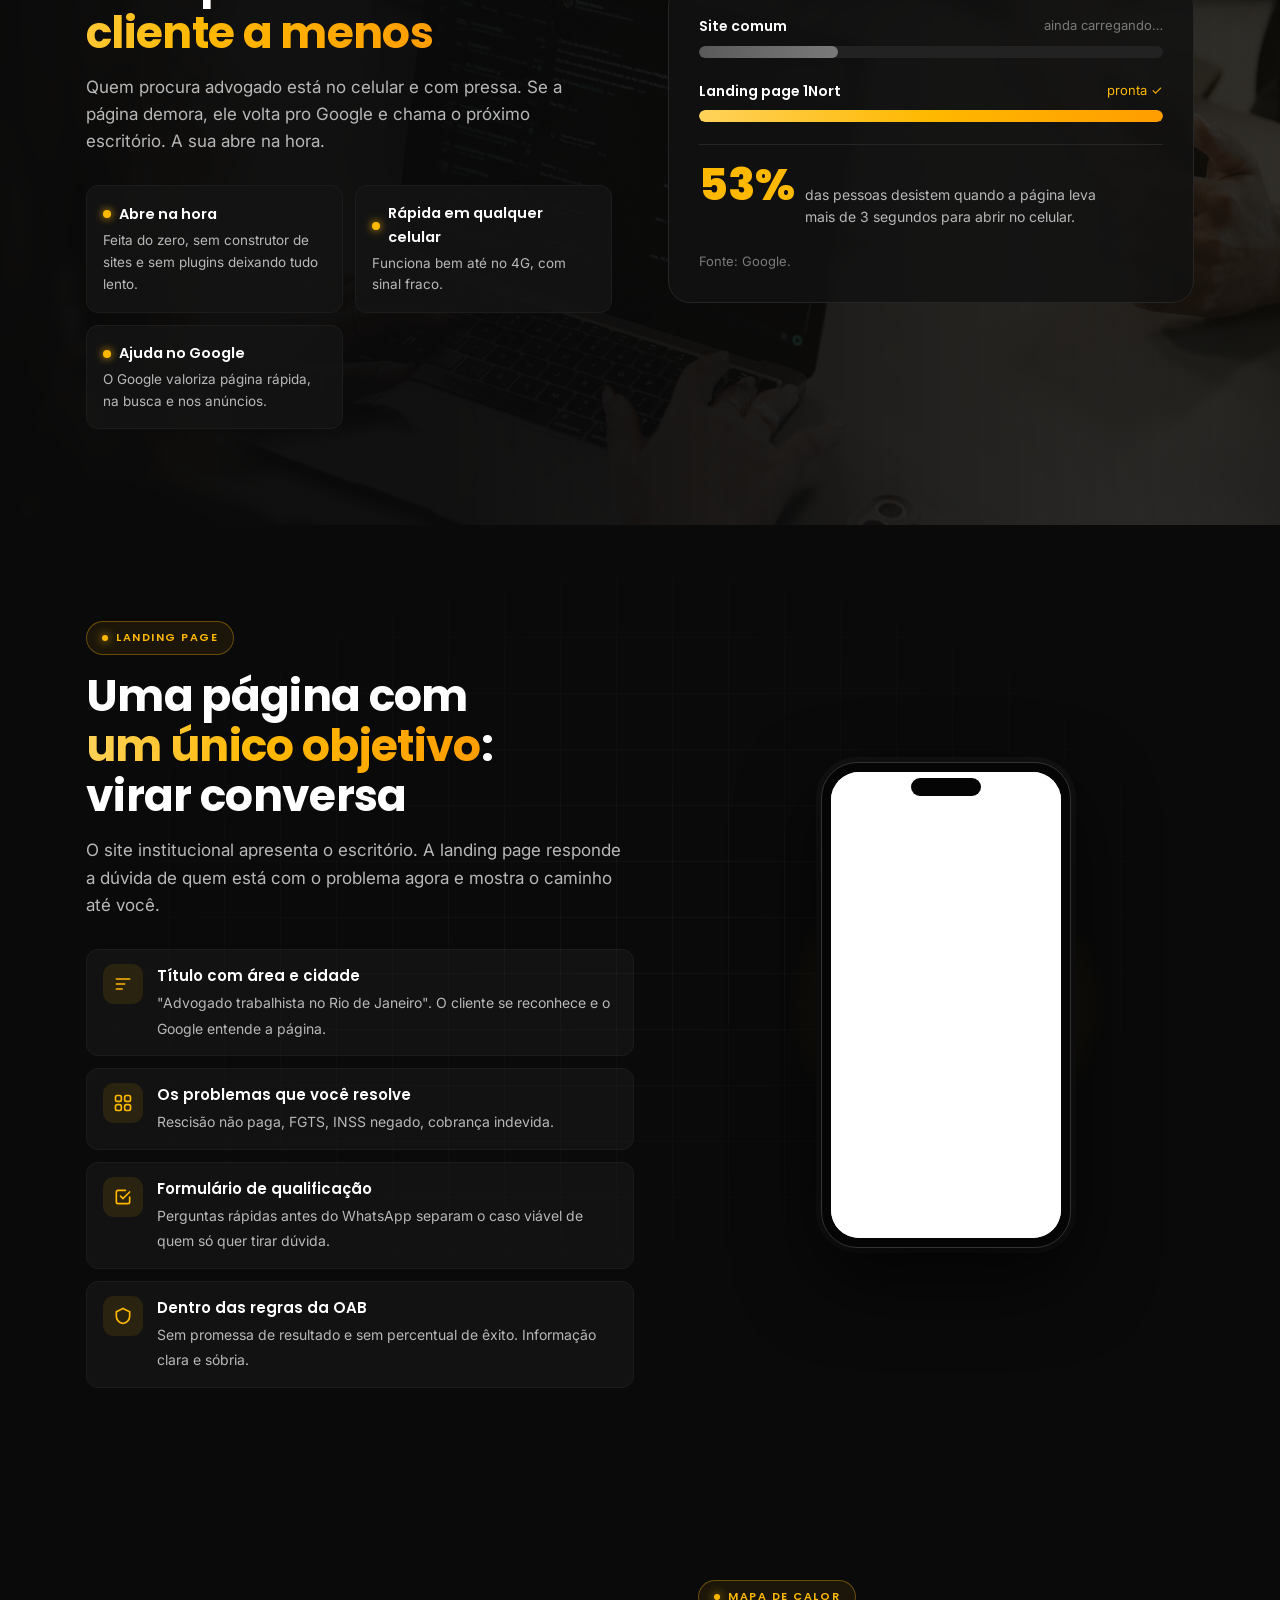
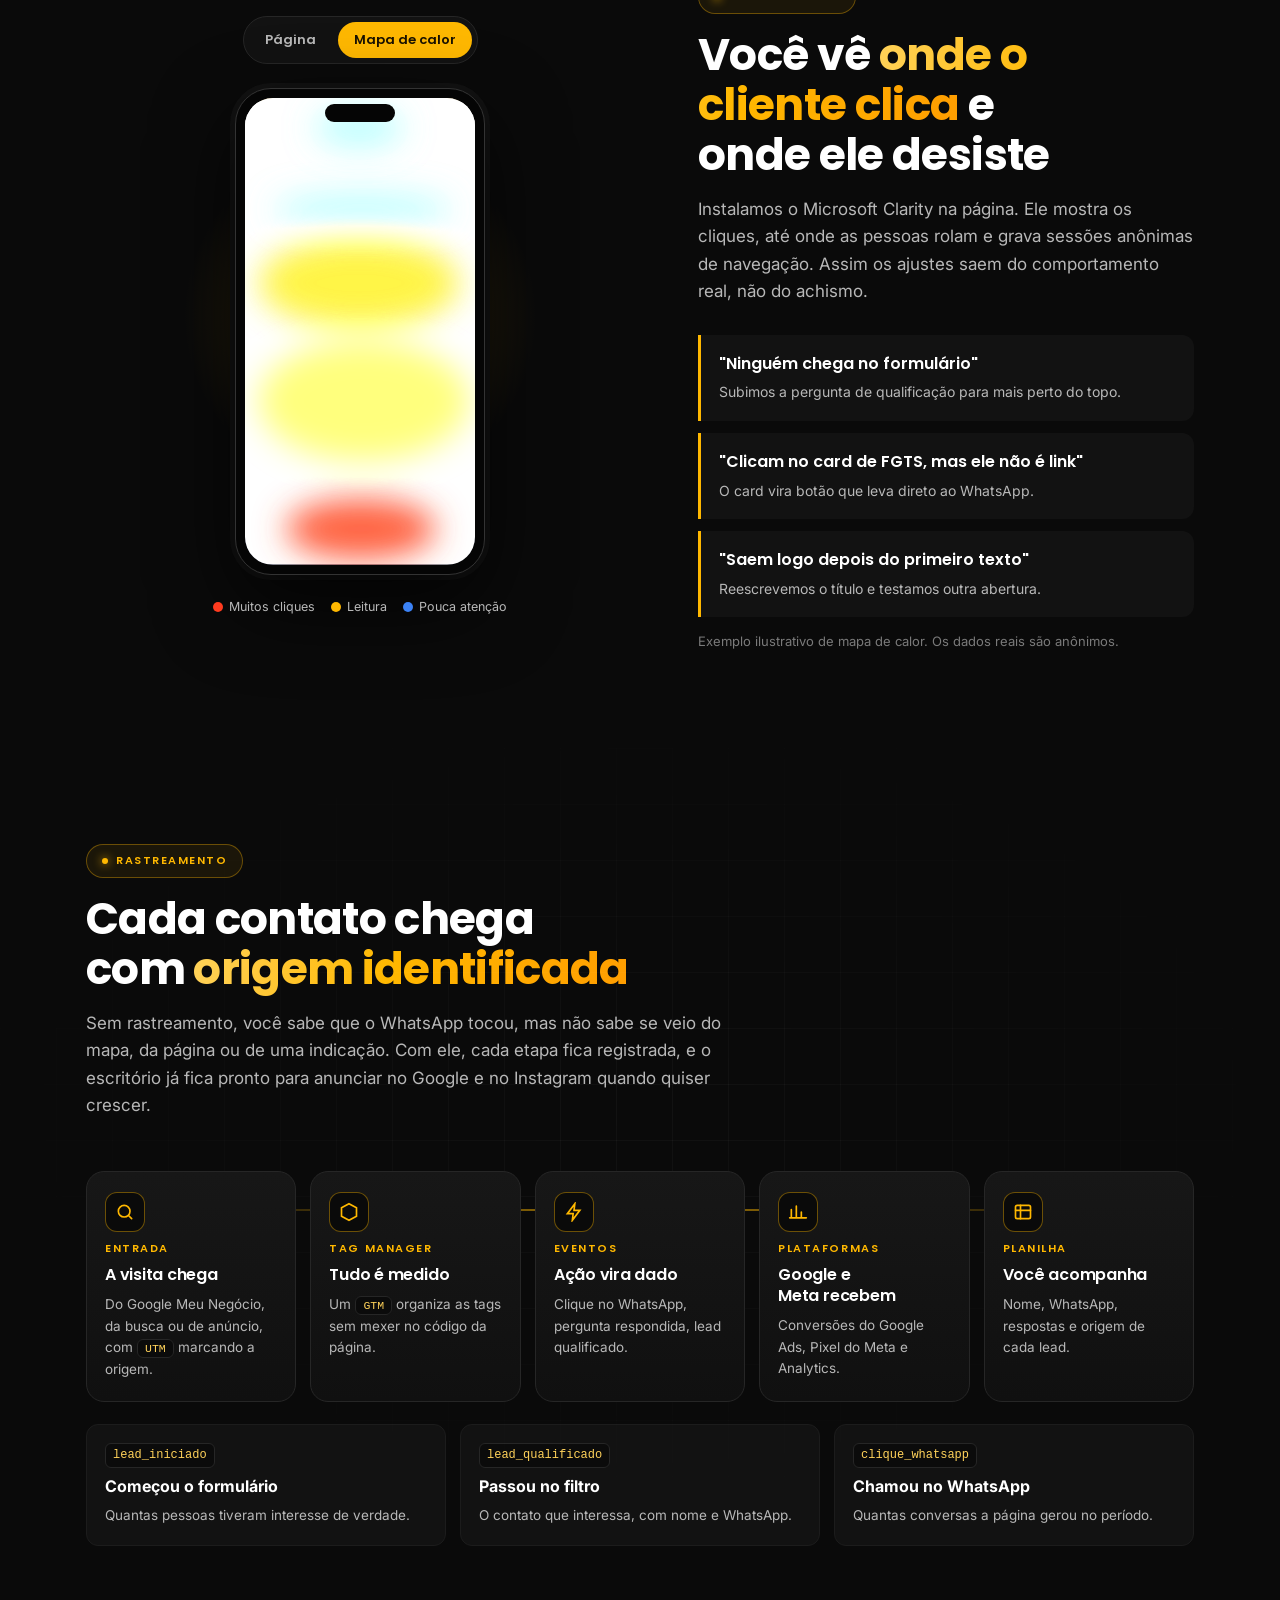
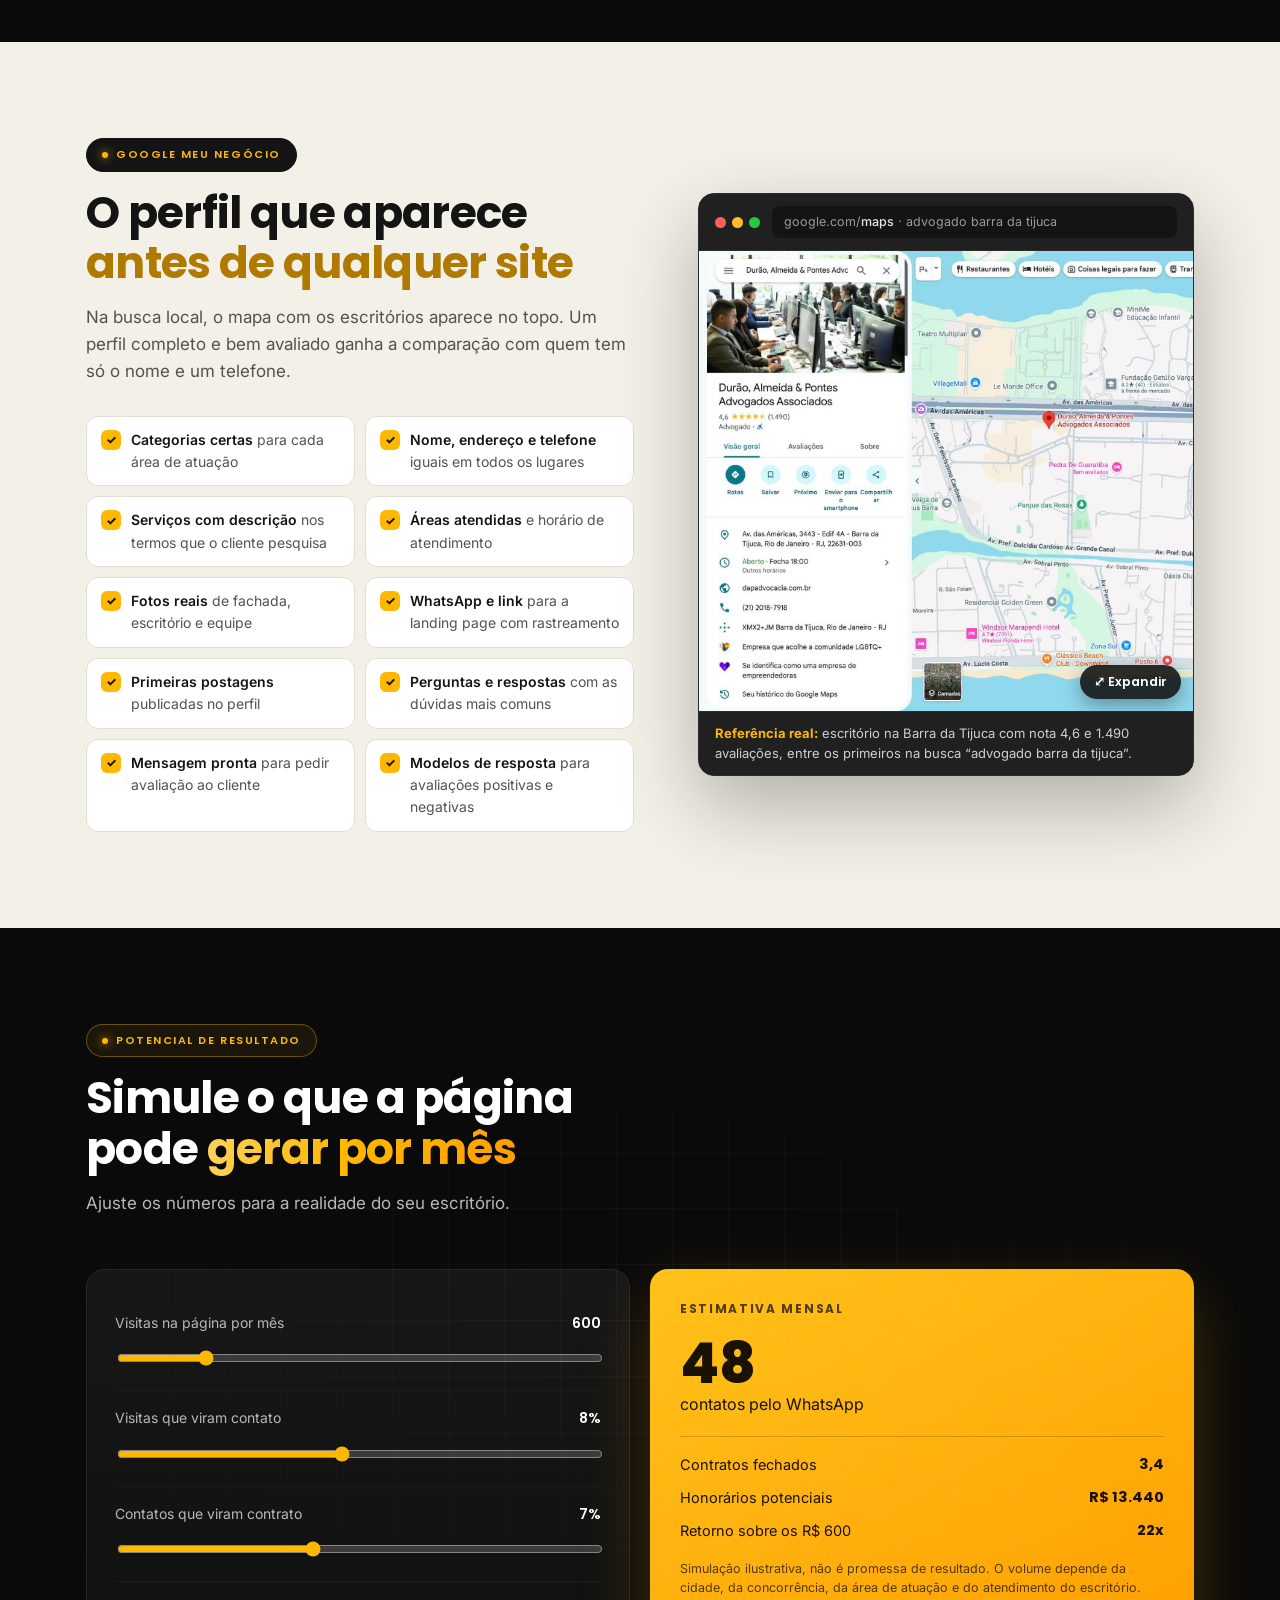
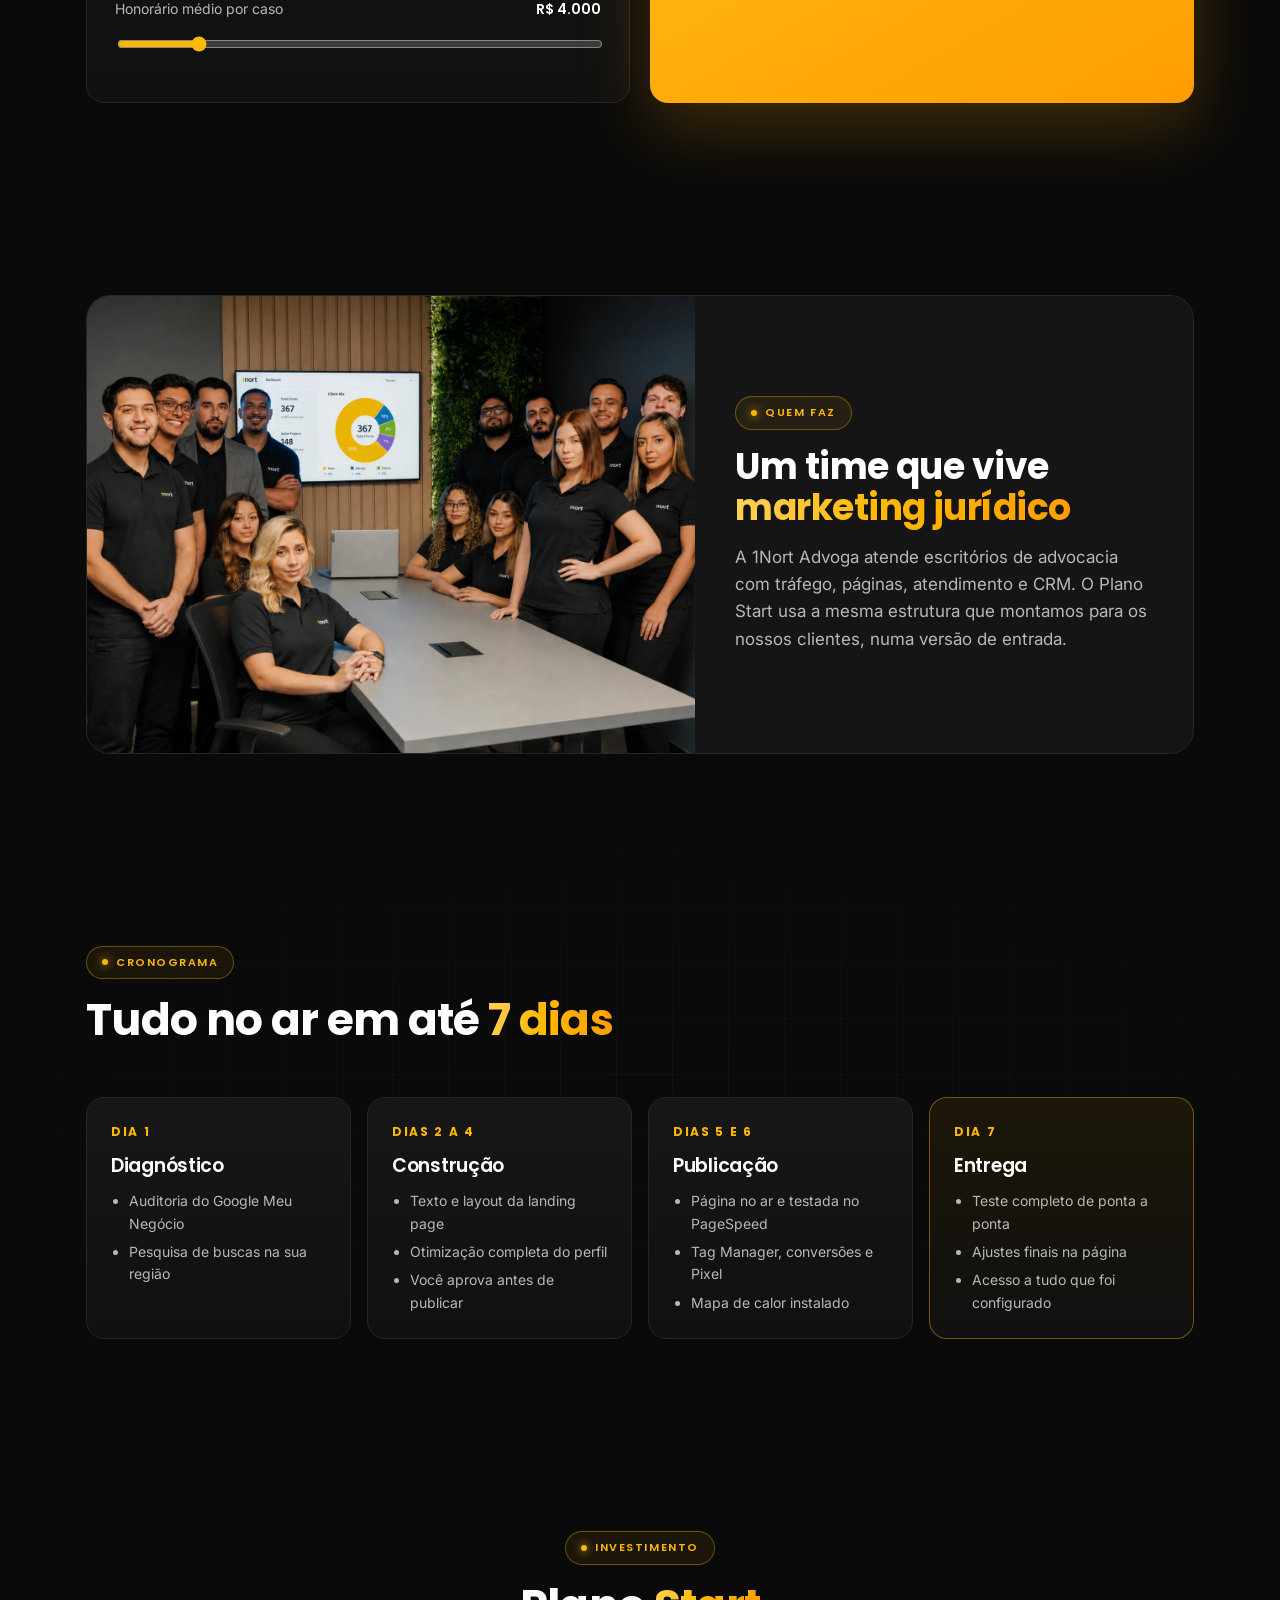
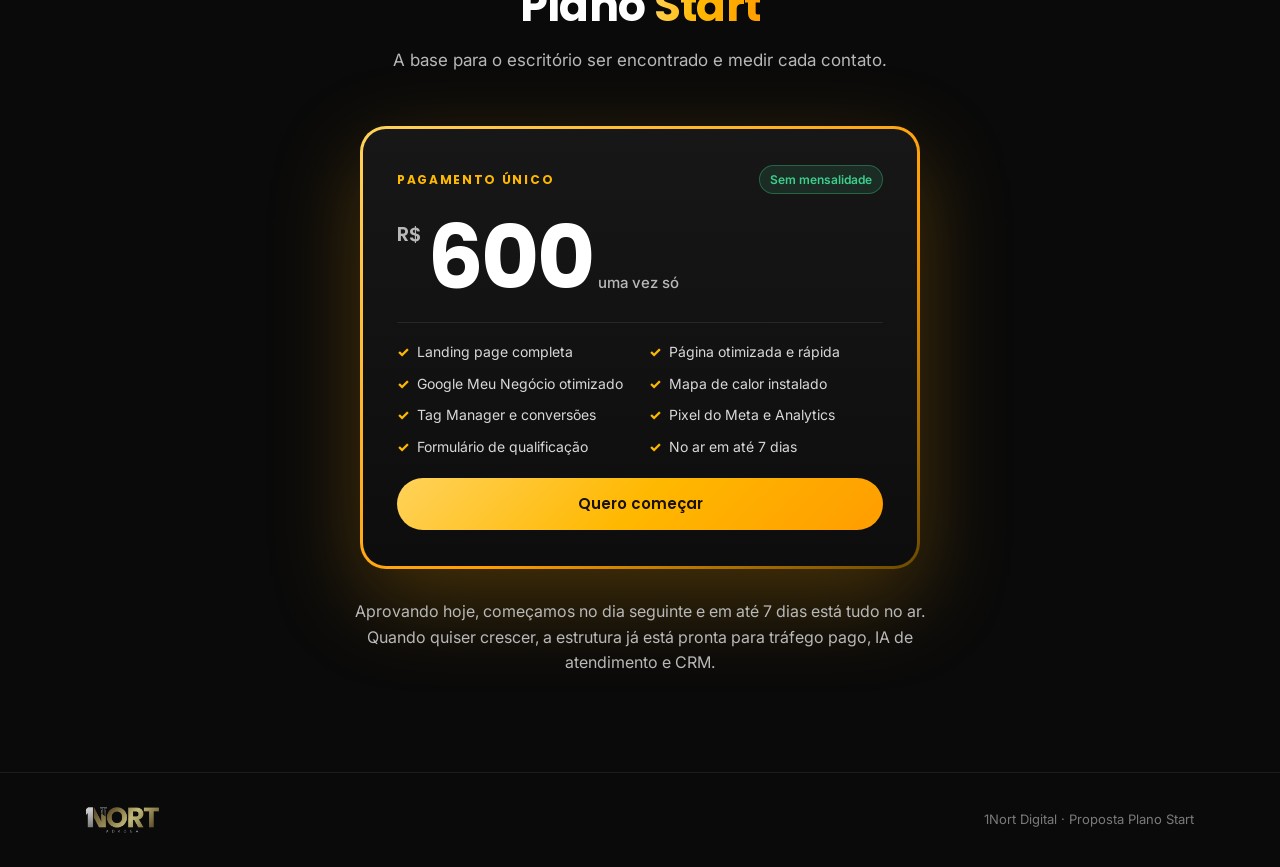
==== commit 1f3923e1: "Plano Start: velocidade mais simples, sem briefing e sem preco no topo Co-Authored-By: Claude Opus 5" ====
--- a/start/index.html
+++ b/start/index.html
@@ -157,8 +157,9 @@
 .fill{height:100%;border-radius:12px;width:0;transition:width 1.6s cubic-bezier(.2,.8,.2,1)}
 .fill.slow{background:linear-gradient(90deg,#5a5a5a,#7a7a7a)}
 .fill.fast{background:linear-gradient(90deg,var(--y-soft),var(--y),var(--y-deep));box-shadow:0 0 16px rgba(255,184,0,.5)}
-.fill.slow{width:100%}
-.fill.fast{width:28%}
+.fill.slow{width:30%;transition-duration:6s}
+.fill.fast{width:100%;transition-duration:.9s}
+.opt--simple{grid-template-columns:1fr}
 .speed.wait .fill{width:0}
 .kb{display:flex;align-items:baseline;gap:10px;flex-wrap:wrap;padding-top:18px;border-top:1px solid var(--line)}
 .kb strong{font-family:var(--f-display);font-size:44px;line-height:1;font-weight:800;color:var(--y);font-variant-numeric:tabular-nums}
@@ -301,7 +302,7 @@
   .showcase .phone::before{display:none}
   .tags{margin-top:56px}
 }
-@media (prefers-reduced-motion:reduce){*{transition:none!important;scroll-behavior:auto!important}.speed .fill.slow{width:100%}.speed .fill.fast{width:28%}}
+@media (prefers-reduced-motion:reduce){*{transition:none!important;scroll-behavior:auto!important}.speed .fill.slow{width:30%}.speed .fill.fast{width:100%}}
 </style>
 
 <nav class="nav" aria-label="Topo">
@@ -325,7 +326,6 @@
       <span class="chip"><i></i>Mapa de calor</span>
       <span class="chip"><i></i>Rastreamento completo</span>
     </div>
-    <div class="hero-price"><a class="btn" href="#modelo">Ver página modelo</a><span>Investimento único de <b>R$ 600</b></span></div>
   </div>
 </header>
 
@@ -385,24 +385,21 @@
   <div class="wrap speed-grid">
     <div>
       <div class="head" style="margin-bottom:0">
-        <span class="pill">Página otimizada</span>
-        <h2>Carrega <span class="hl">rápido</span>, até no 4G</h2>
-        <p class="lead">Página lenta perde o cliente antes de ele ler a primeira linha. Por isso a sua landing page é feita em código próprio e enxuto, sem construtor de sites, sem plugins e sem tema pesado.</p>
-      </div>
-      <div class="opt">
-        <div class="op"><b>Código enxuto</b><span>Só o que a página precisa, sem sobras de construtor.</span></div>
-        <div class="op"><b>Imagens leves</b><span>Comprimidas em WebP, sem perder qualidade.</span></div>
-        <div class="op"><b>Topo carrega primeiro</b><span>Título, foto e botão aparecem antes do resto.</span></div>
-        <div class="op"><b>Testada no PageSpeed</b><span>Medimos no Google antes de publicar.</span></div>
-        <div class="op"><b>Layout estável</b><span>Nada "pula" na tela enquanto carrega.</span></div>
-        <div class="op"><b>SEO técnico</b><span>Título, descrição e estrutura que o Google entende.</span></div>
+        <span class="pill">Página rápida</span>
+        <h2>Cada segundo de espera é <span class="hl">um cliente a menos</span></h2>
+        <p class="lead">Quem procura advogado está no celular e com pressa. Se a página demora, ele volta pro Google e chama o próximo escritório. A sua abre na hora.</p>
+      </div>
+      <div class="opt opt--simple">
+        <div class="op"><b>Abre na hora</b><span>Feita do zero, sem construtor de sites e sem plugins deixando tudo lento.</span></div>
+        <div class="op"><b>Rápida em qualquer celular</b><span>Funciona bem até no 4G, com sinal fraco.</span></div>
+        <div class="op"><b>Ajuda no Google</b><span>O Google valoriza página rápida, na busca e nos anúncios.</span></div>
       </div>
     </div>
     <div class="meter" id="meter">
-      <div class="load"><div class="load-top"><b>Site em construtor com plugins</b><span>carregando…</span></div><div class="track"><div class="fill slow"></div></div></div>
-      <div class="load"><div class="load-top"><b>Landing page 1Nort</b><span style="color:var(--y)">pronta</span></div><div class="track"><div class="fill fast"></div></div></div>
-      <div class="kb"><strong>36 KB</strong><span>é o tamanho do código da página modelo. Menos que uma única foto de celular.</span></div>
-      <p class="muted small">Comparação ilustrativa. A velocidade final também depende da hospedagem e das imagens usadas.</p>
+      <div class="load"><div class="load-top"><b>Site comum</b><span>ainda carregando…</span></div><div class="track"><div class="fill slow"></div></div></div>
+      <div class="load"><div class="load-top"><b>Landing page 1Nort</b><span style="color:var(--y)">pronta ✓</span></div><div class="track"><div class="fill fast"></div></div></div>
+      <div class="kb"><strong>53%</strong><span>das pessoas desistem quando a página leva mais de 3 segundos para abrir no celular.</span></div>
+      <p class="muted small">Fonte: Google.</p>
     </div>
   </div>
 </section>
@@ -572,7 +569,7 @@
       <h2>Tudo no ar em até <span class="hl">7 dias</span></h2>
     </div>
     <div class="weeks">
-      <div class="week"><span class="n">Dia 1</span><h3>Diagnóstico</h3><ul><li>Reunião de briefing</li><li>Auditoria do Google Meu Negócio</li><li>Pesquisa de buscas na sua região</li></ul></div>
+      <div class="week"><span class="n">Dia 1</span><h3>Diagnóstico</h3><ul><li>Auditoria do Google Meu Negócio</li><li>Pesquisa de buscas na sua região</li></ul></div>
       <div class="week"><span class="n">Dias 2 a 4</span><h3>Construção</h3><ul><li>Texto e layout da landing page</li><li>Otimização completa do perfil</li><li>Você aprova antes de publicar</li></ul></div>
       <div class="week"><span class="n">Dias 5 e 6</span><h3>Publicação</h3><ul><li>Página no ar e testada no PageSpeed</li><li>Tag Manager, conversões e Pixel</li><li>Mapa de calor instalado</li></ul></div>
       <div class="week"><span class="n">Dia 7</span><h3>Entrega</h3><ul><li>Teste completo de ponta a ponta</li><li>Ajustes finais na página</li><li>Acesso a tudo que foi configurado</li></ul></div>
@@ -604,7 +601,7 @@
         </ul>
         <a class="btn" href="#topo-final">Quero começar</a>
       </div></div>
-      <p class="next" id="topo-final">Aprovando hoje, a reunião de briefing acontece no dia seguinte e em até 7 dias está tudo no ar. Quando quiser crescer, a estrutura já está pronta para tráfego pago, IA de atendimento e CRM.</p>
+      <p class="next" id="topo-final">Aprovando hoje, começamos no dia seguinte e em até 7 dias está tudo no ar. Quando quiser crescer, a estrutura já está pronta para tráfego pago, IA de atendimento e CRM.</p>
     </div>
   </div>
 </section>
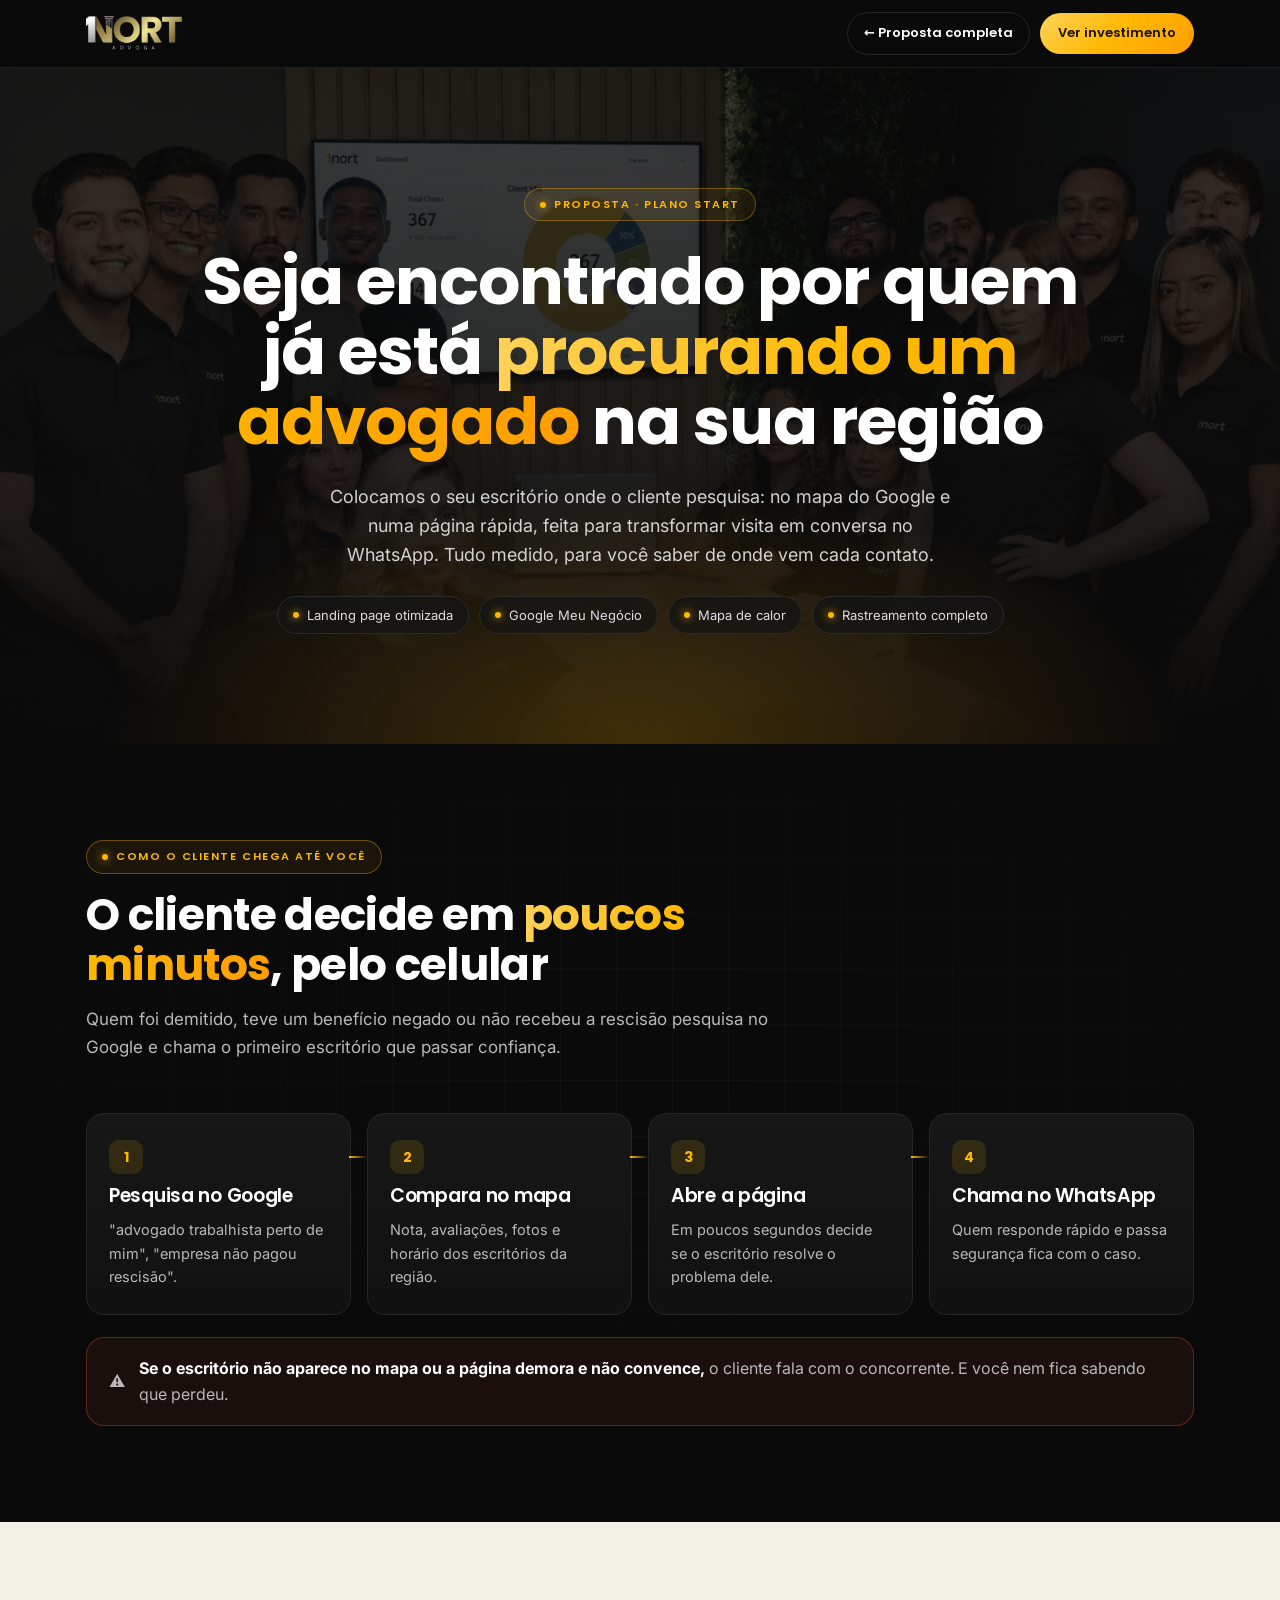
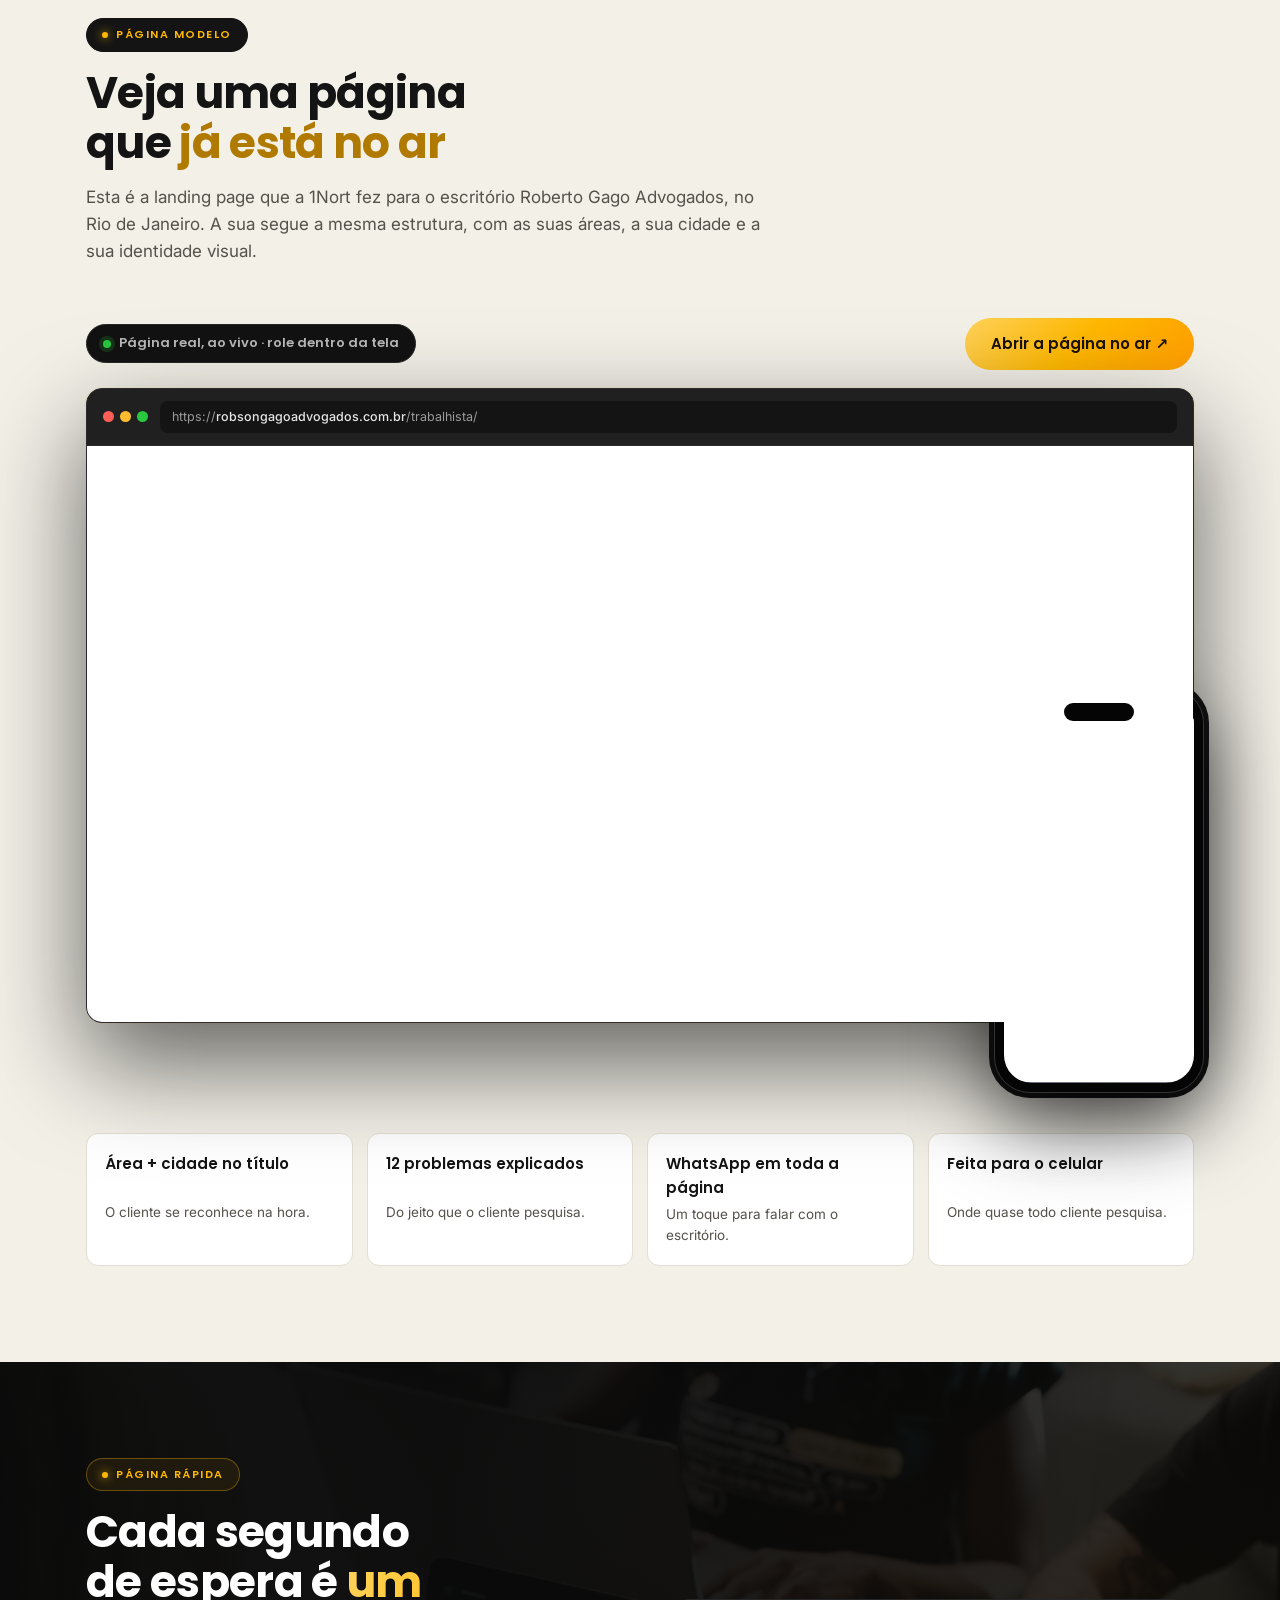
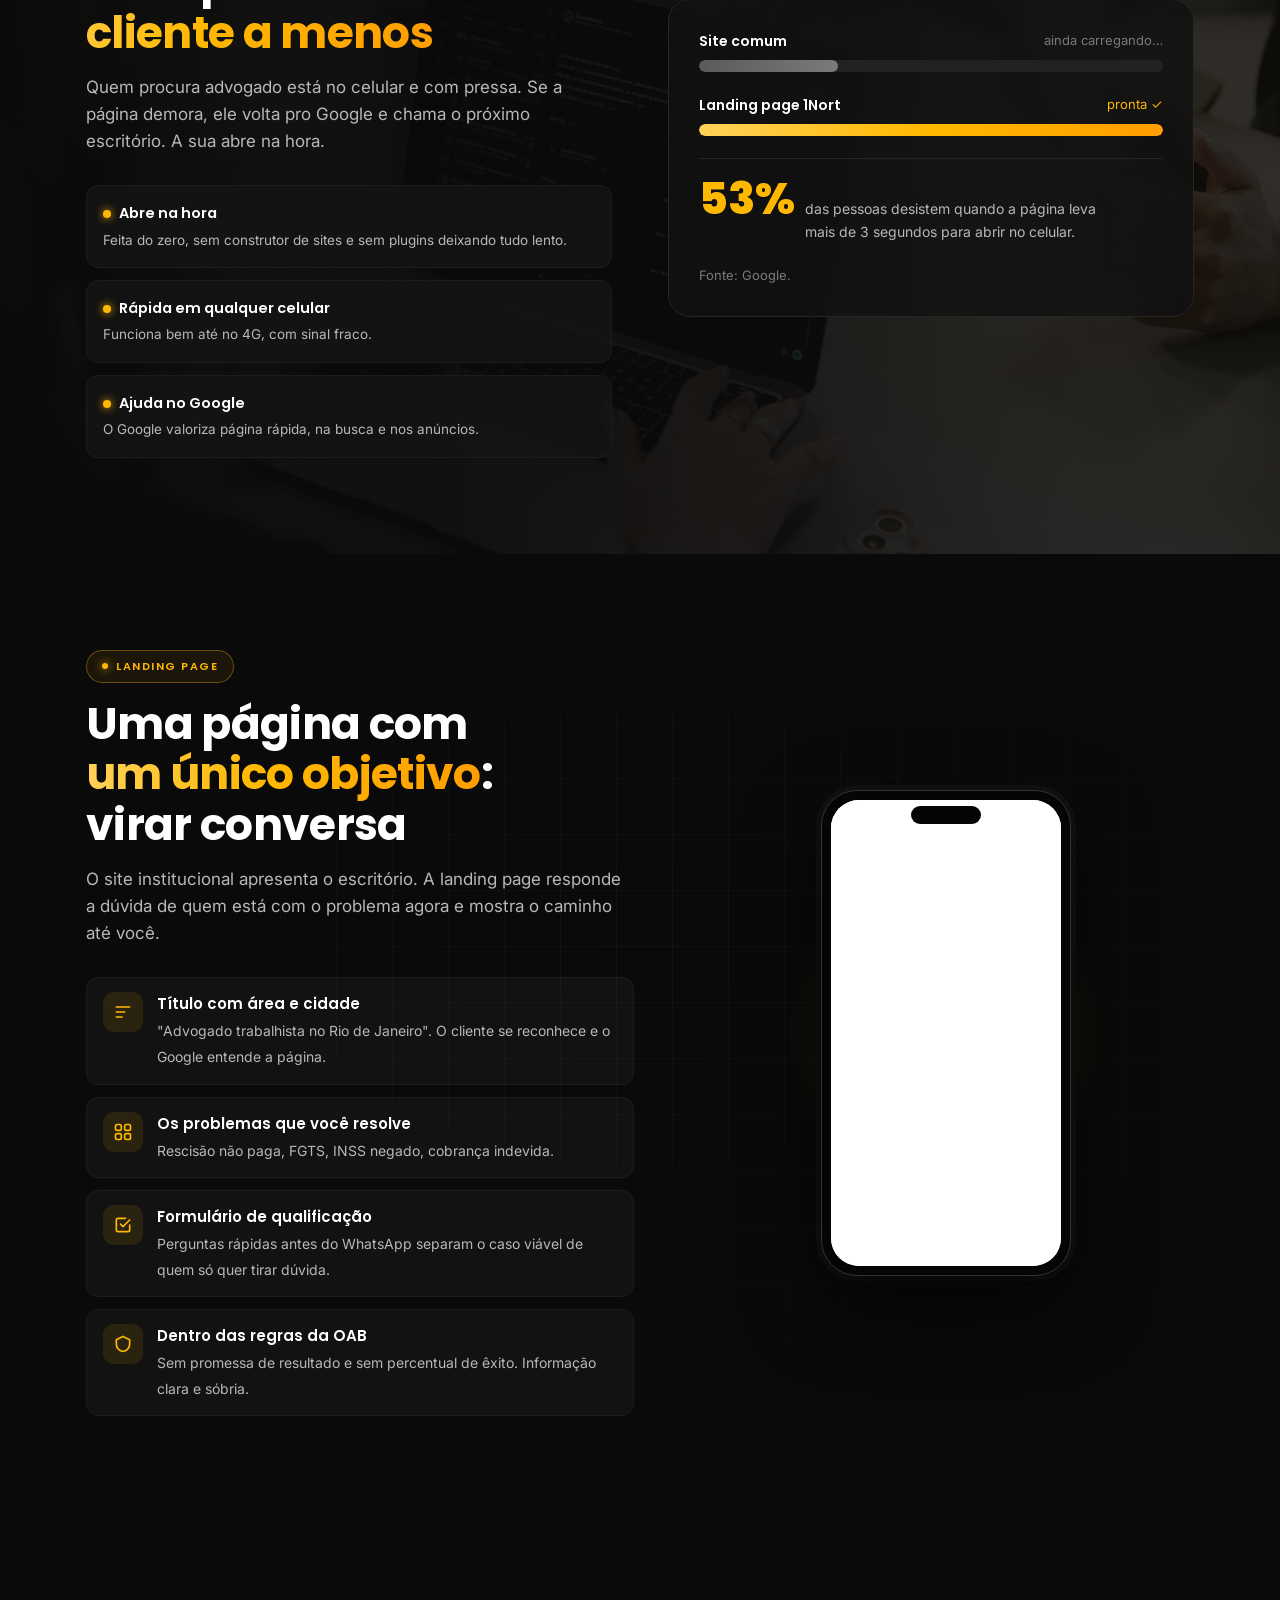
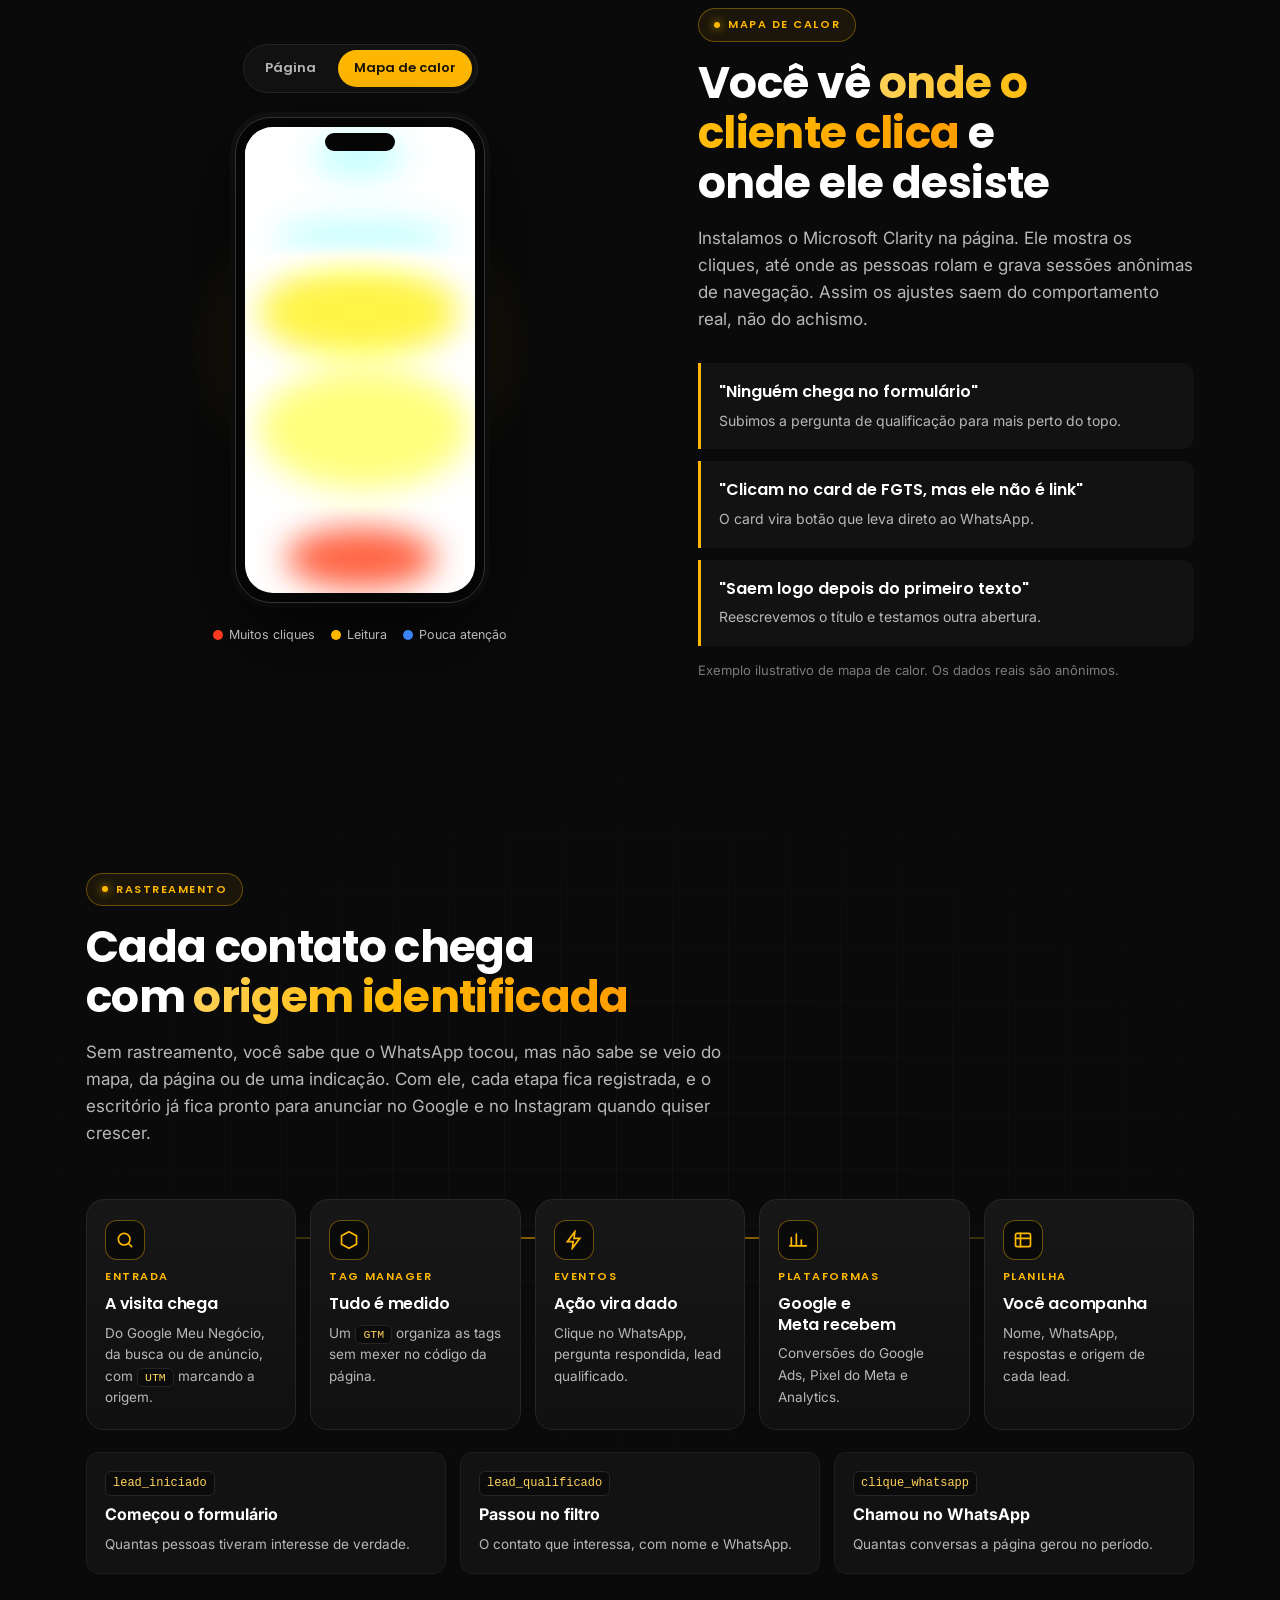
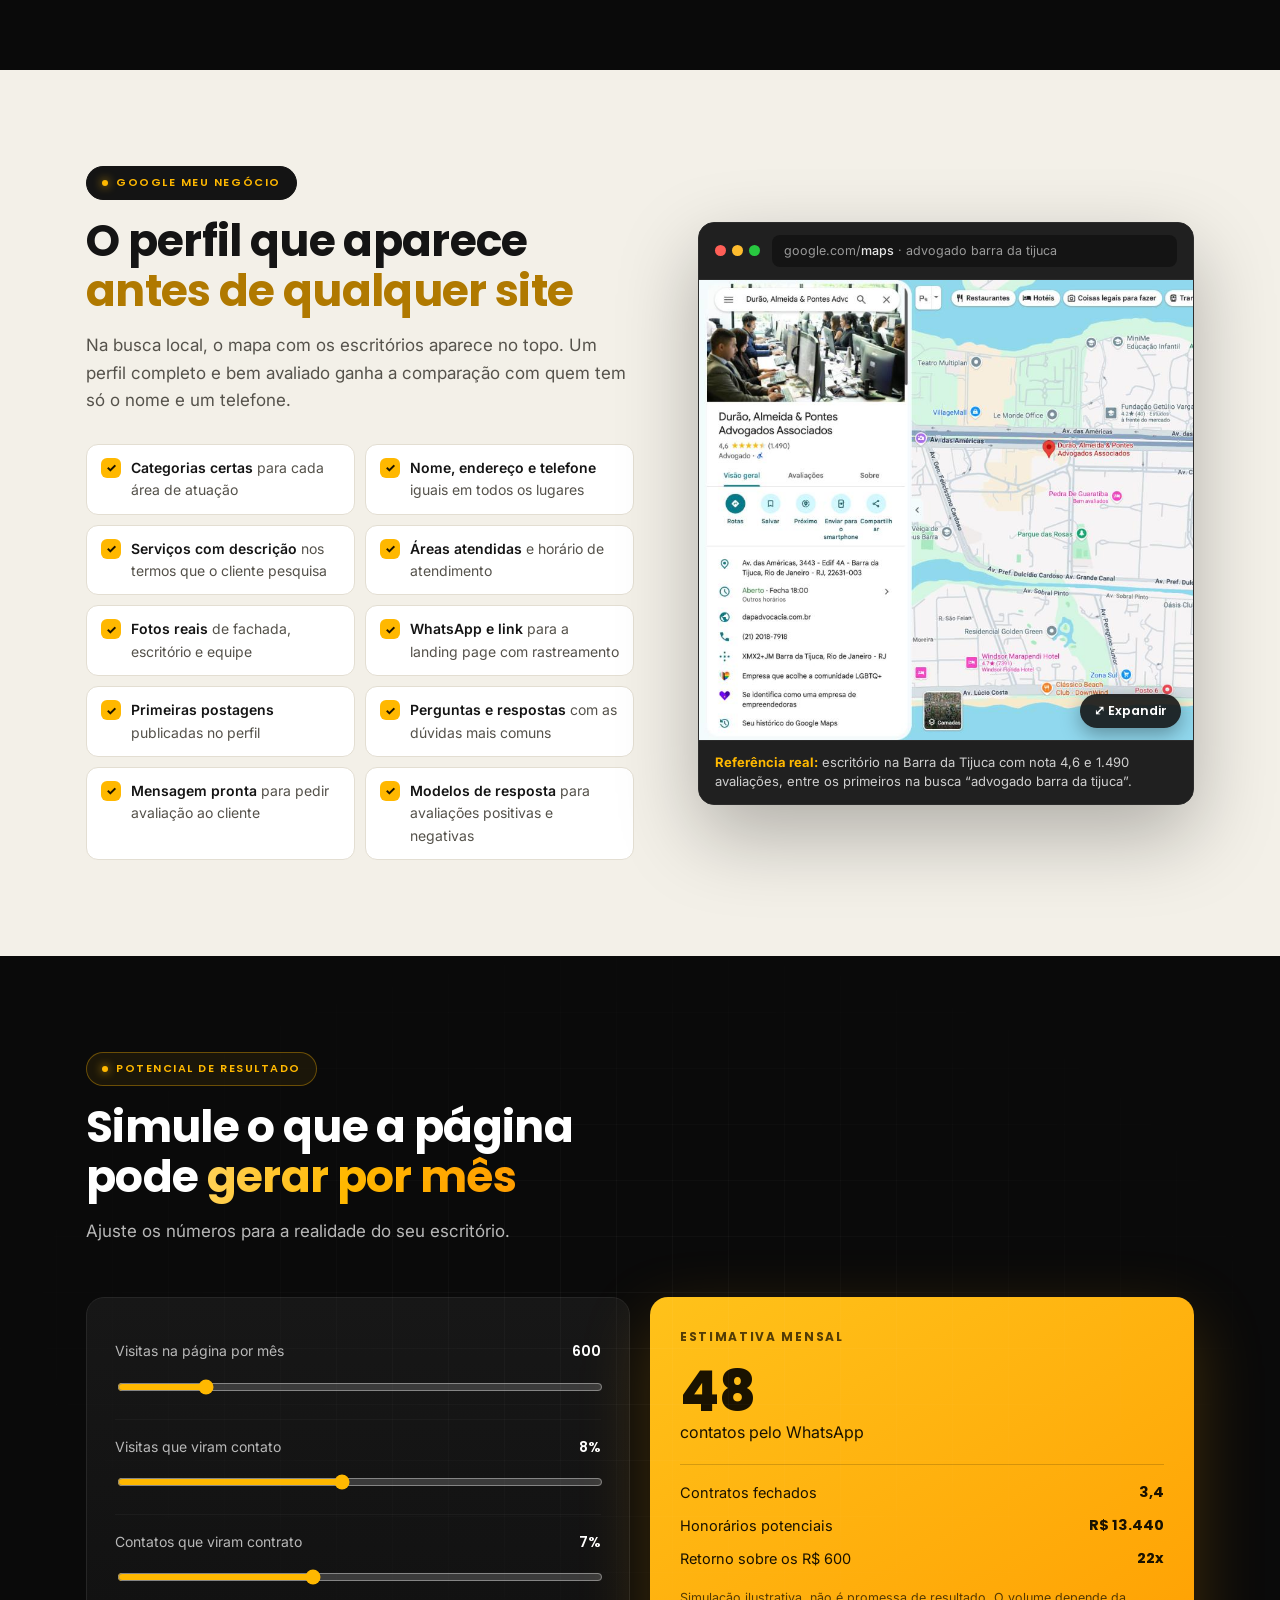
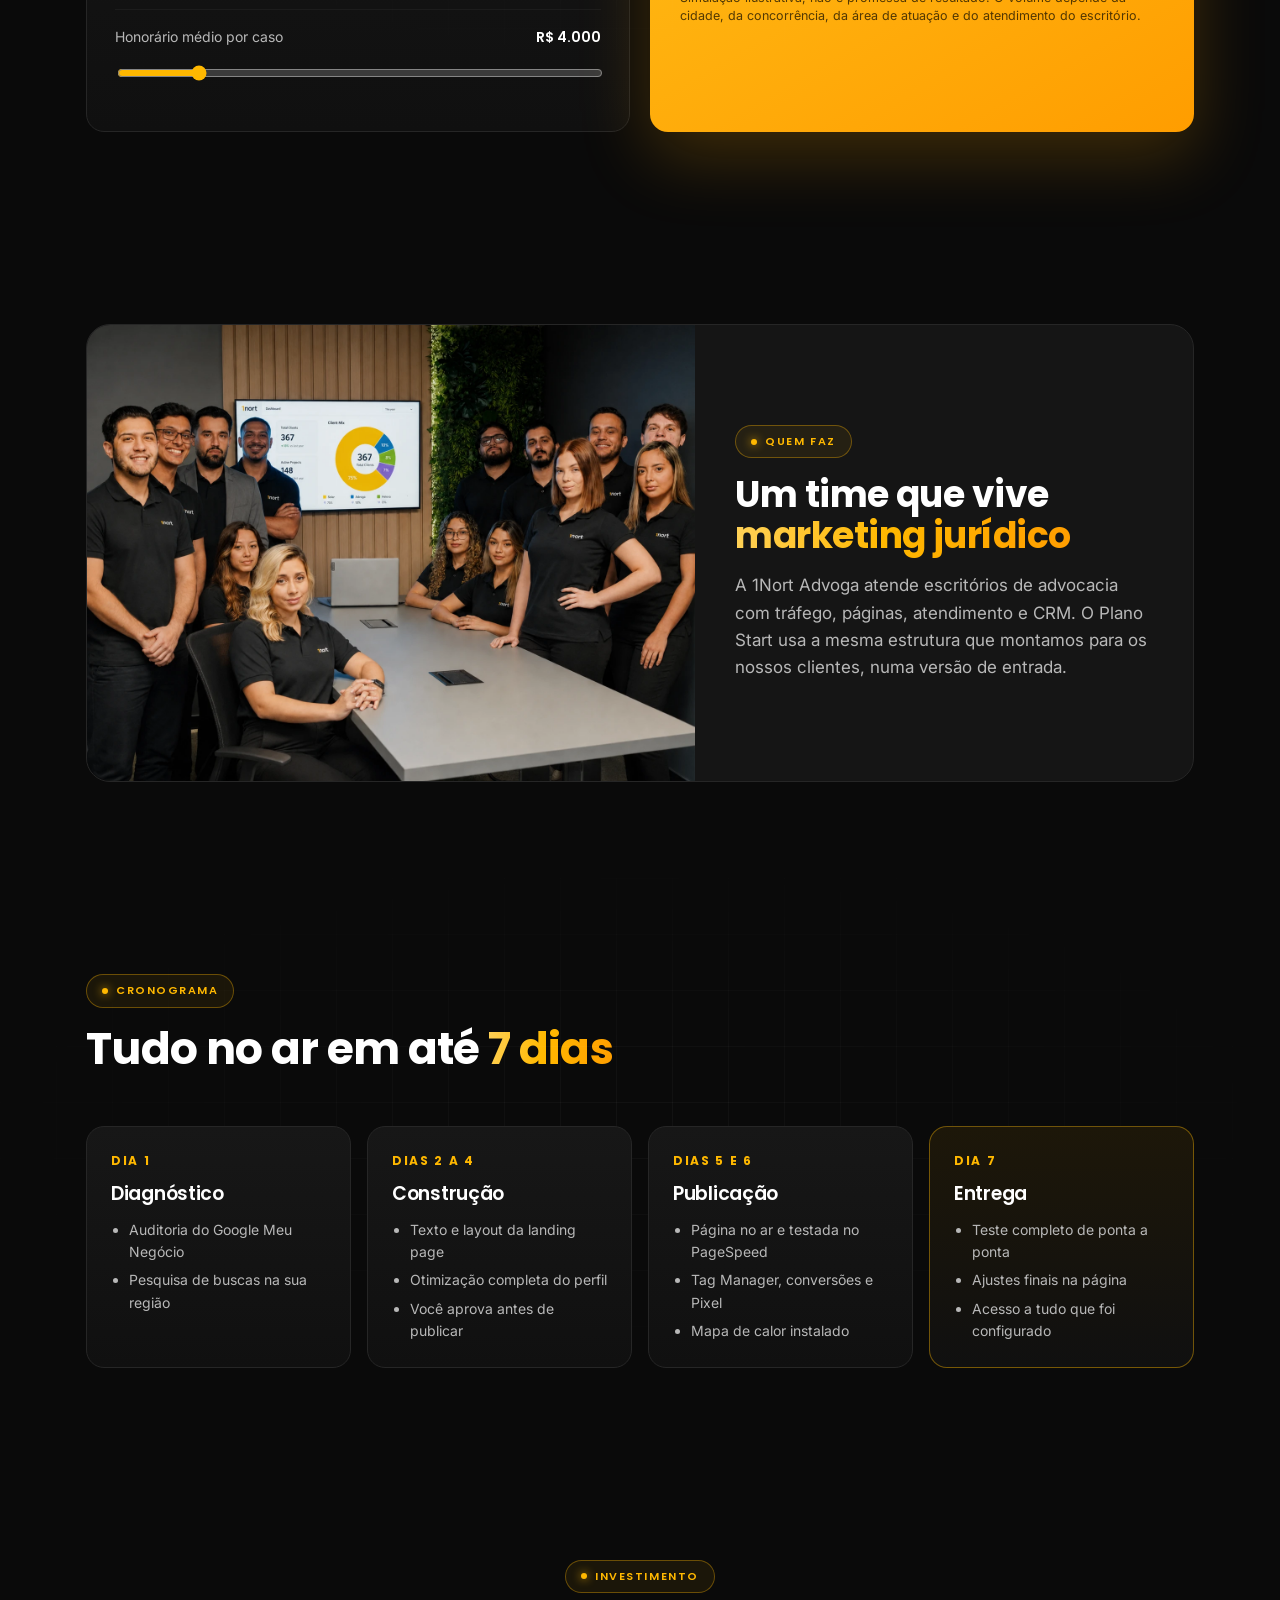
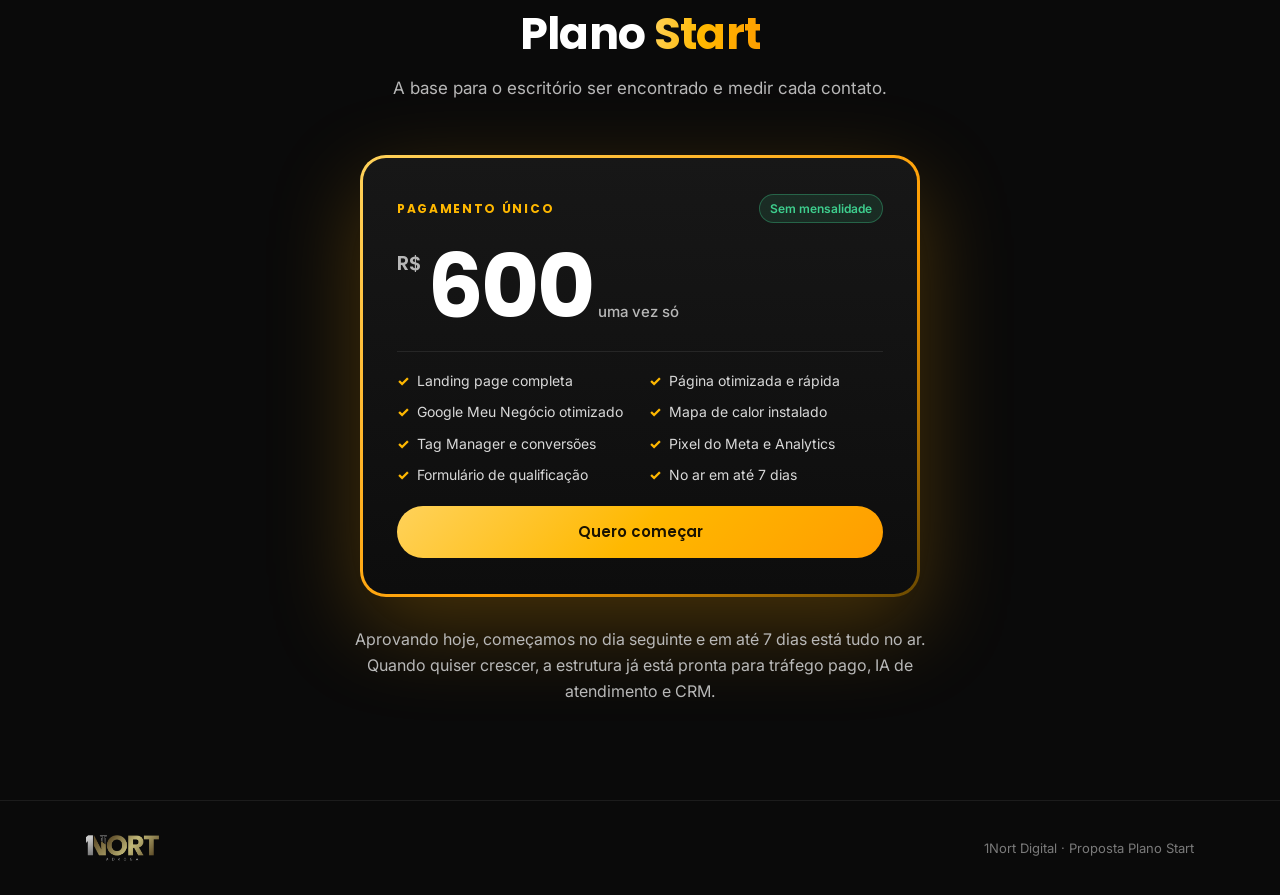
==== commit b8e67919: "Plano Start: beneficios de velocidade em uma coluna Co-Authored-By: Claude Opus 5.5 <noreply@anthrop" ====
--- a/start/index.html
+++ b/start/index.html
@@ -159,7 +159,7 @@
 .fill.fast{background:linear-gradient(90deg,var(--y-soft),var(--y),var(--y-deep));box-shadow:0 0 16px rgba(255,184,0,.5)}
 .fill.slow{width:30%;transition-duration:6s}
 .fill.fast{width:100%;transition-duration:.9s}
-.opt--simple{grid-template-columns:1fr}
+.opt.opt--simple{grid-template-columns:1fr}
 .speed.wait .fill{width:0}
 .kb{display:flex;align-items:baseline;gap:10px;flex-wrap:wrap;padding-top:18px;border-top:1px solid var(--line)}
 .kb strong{font-family:var(--f-display);font-size:44px;line-height:1;font-weight:800;color:var(--y);font-variant-numeric:tabular-nums}
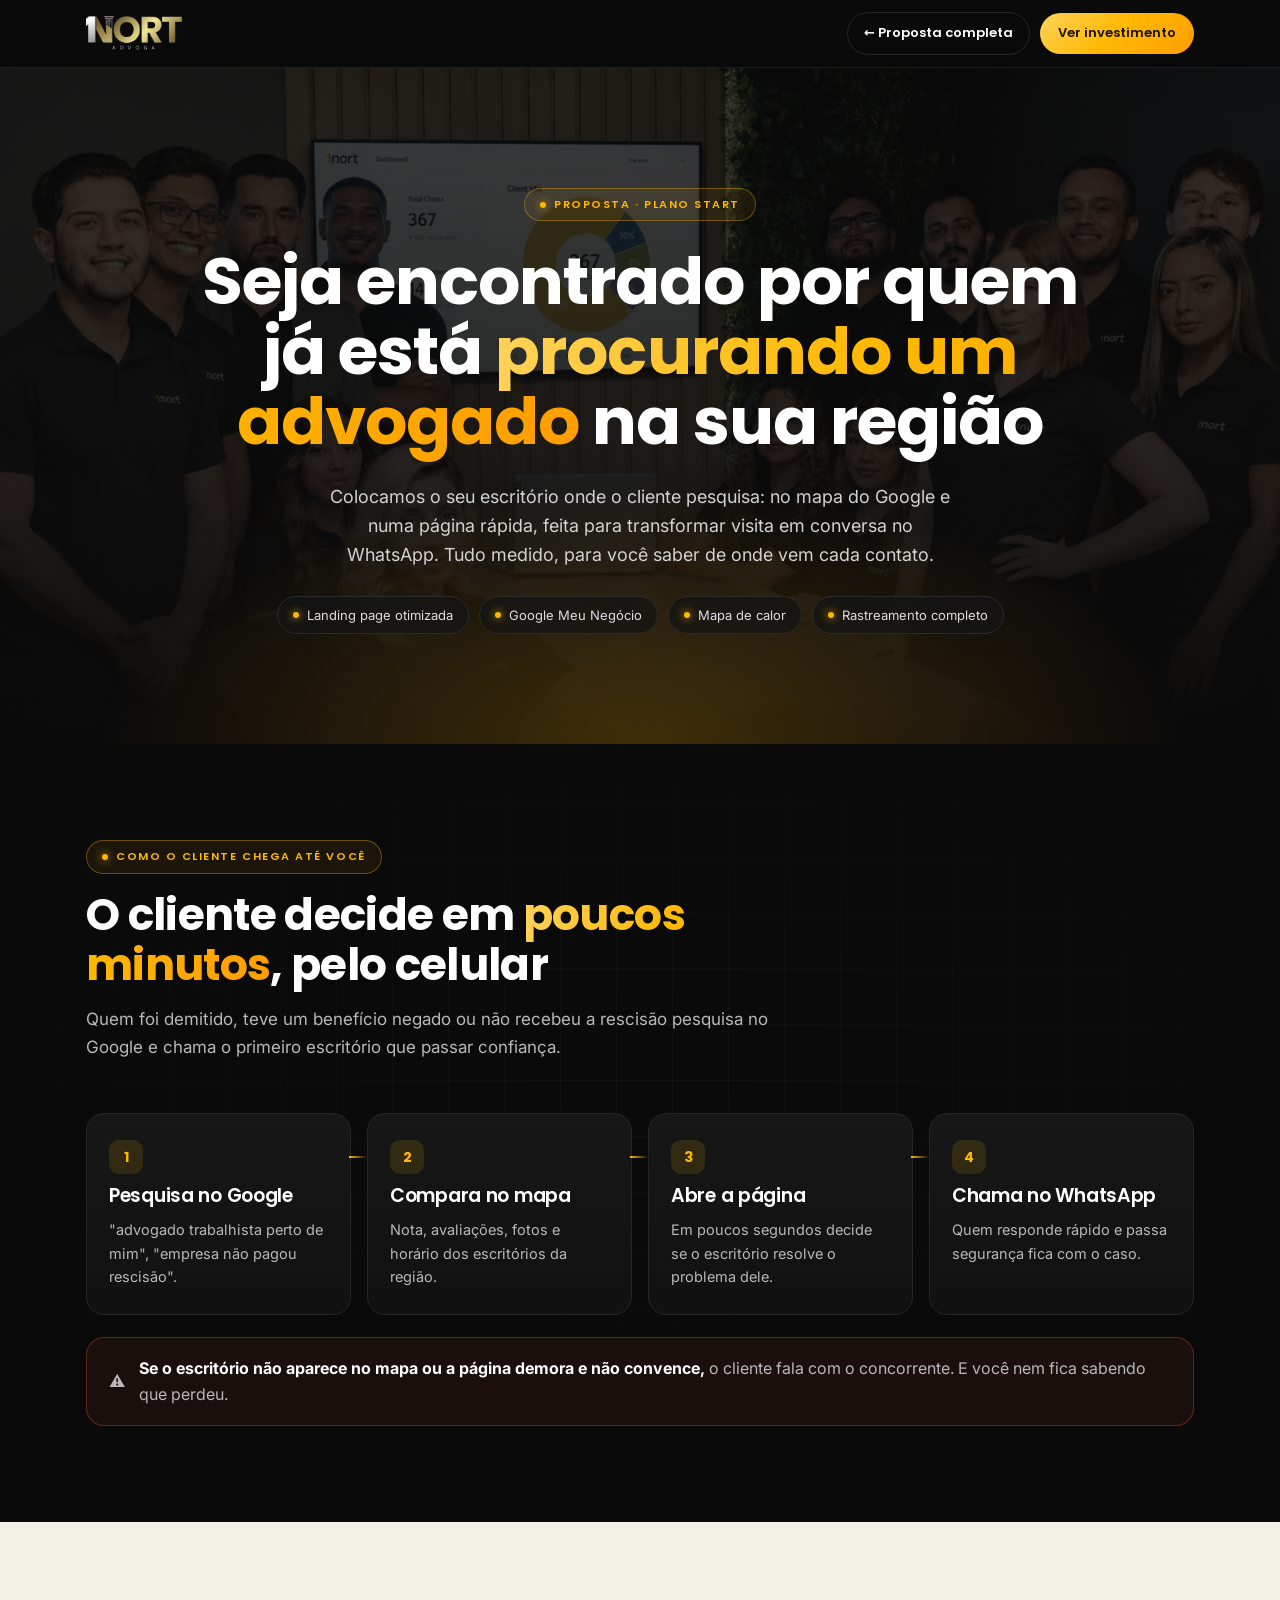
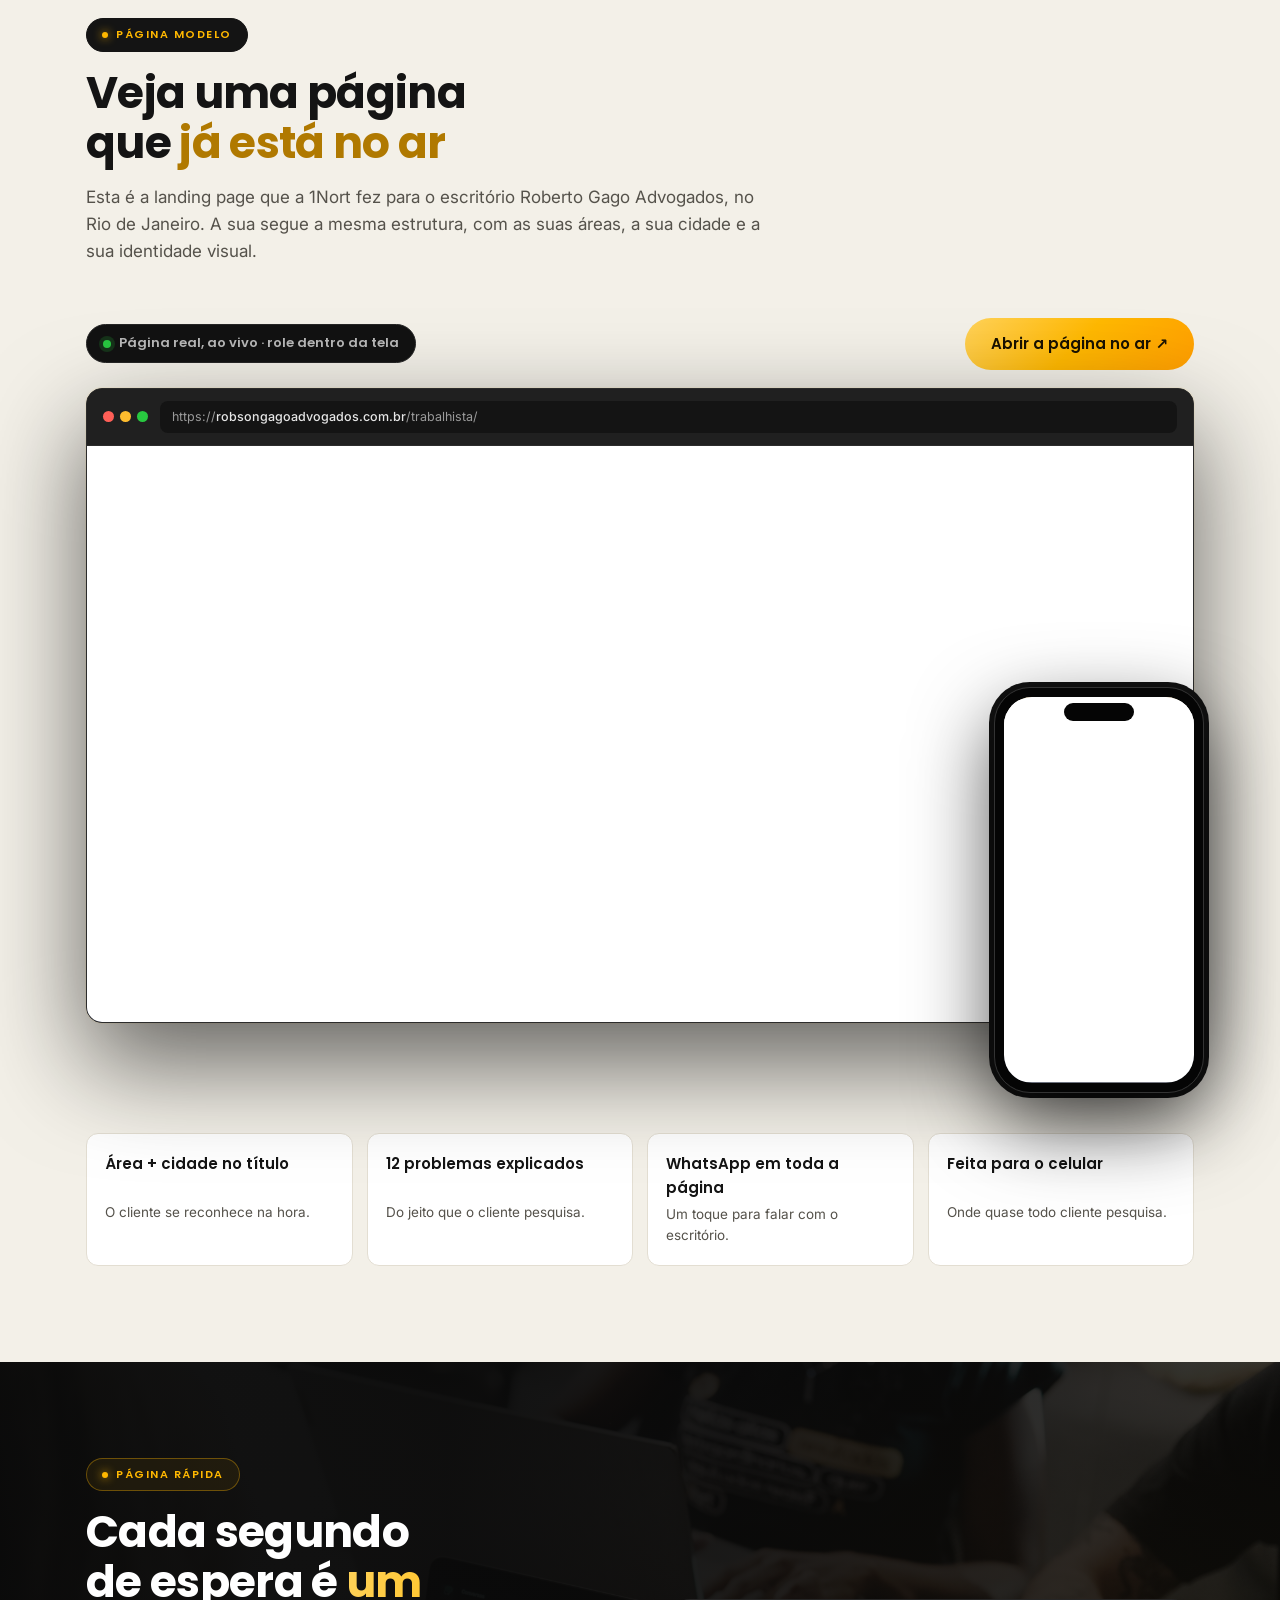
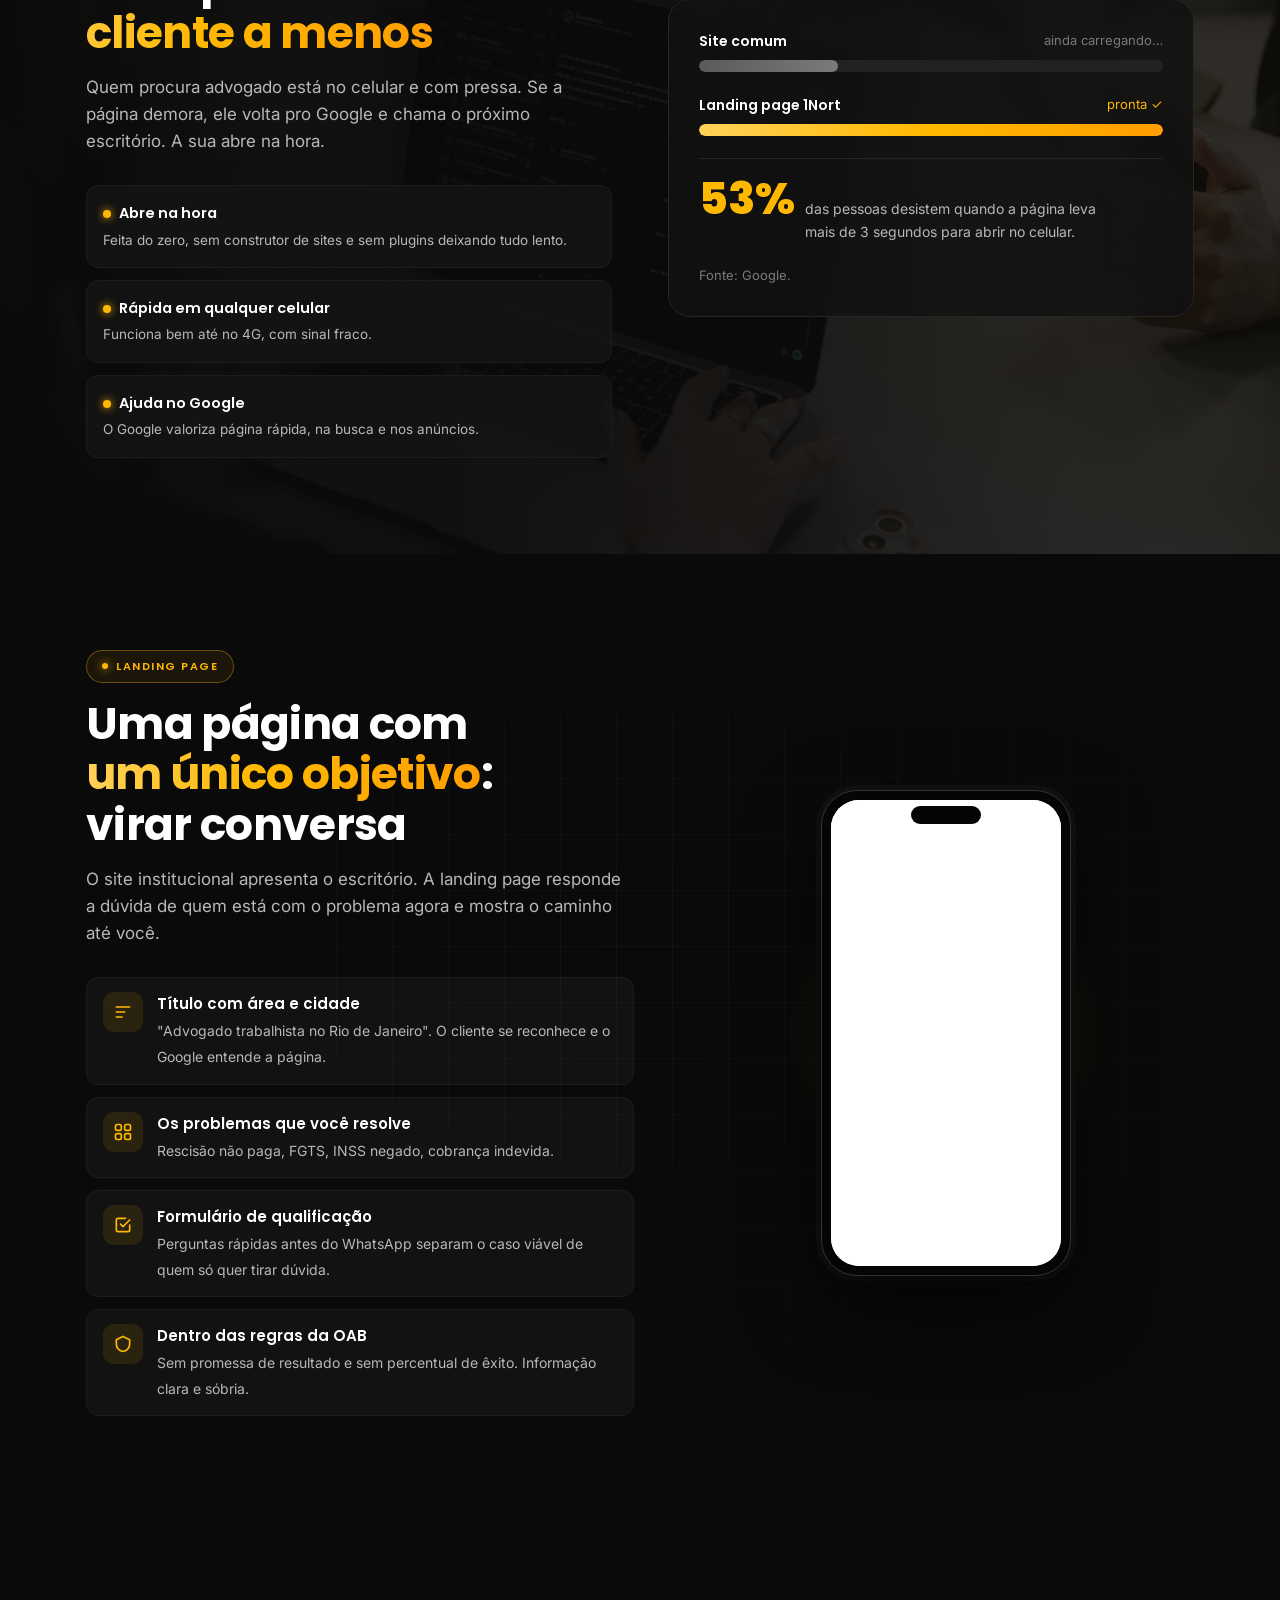
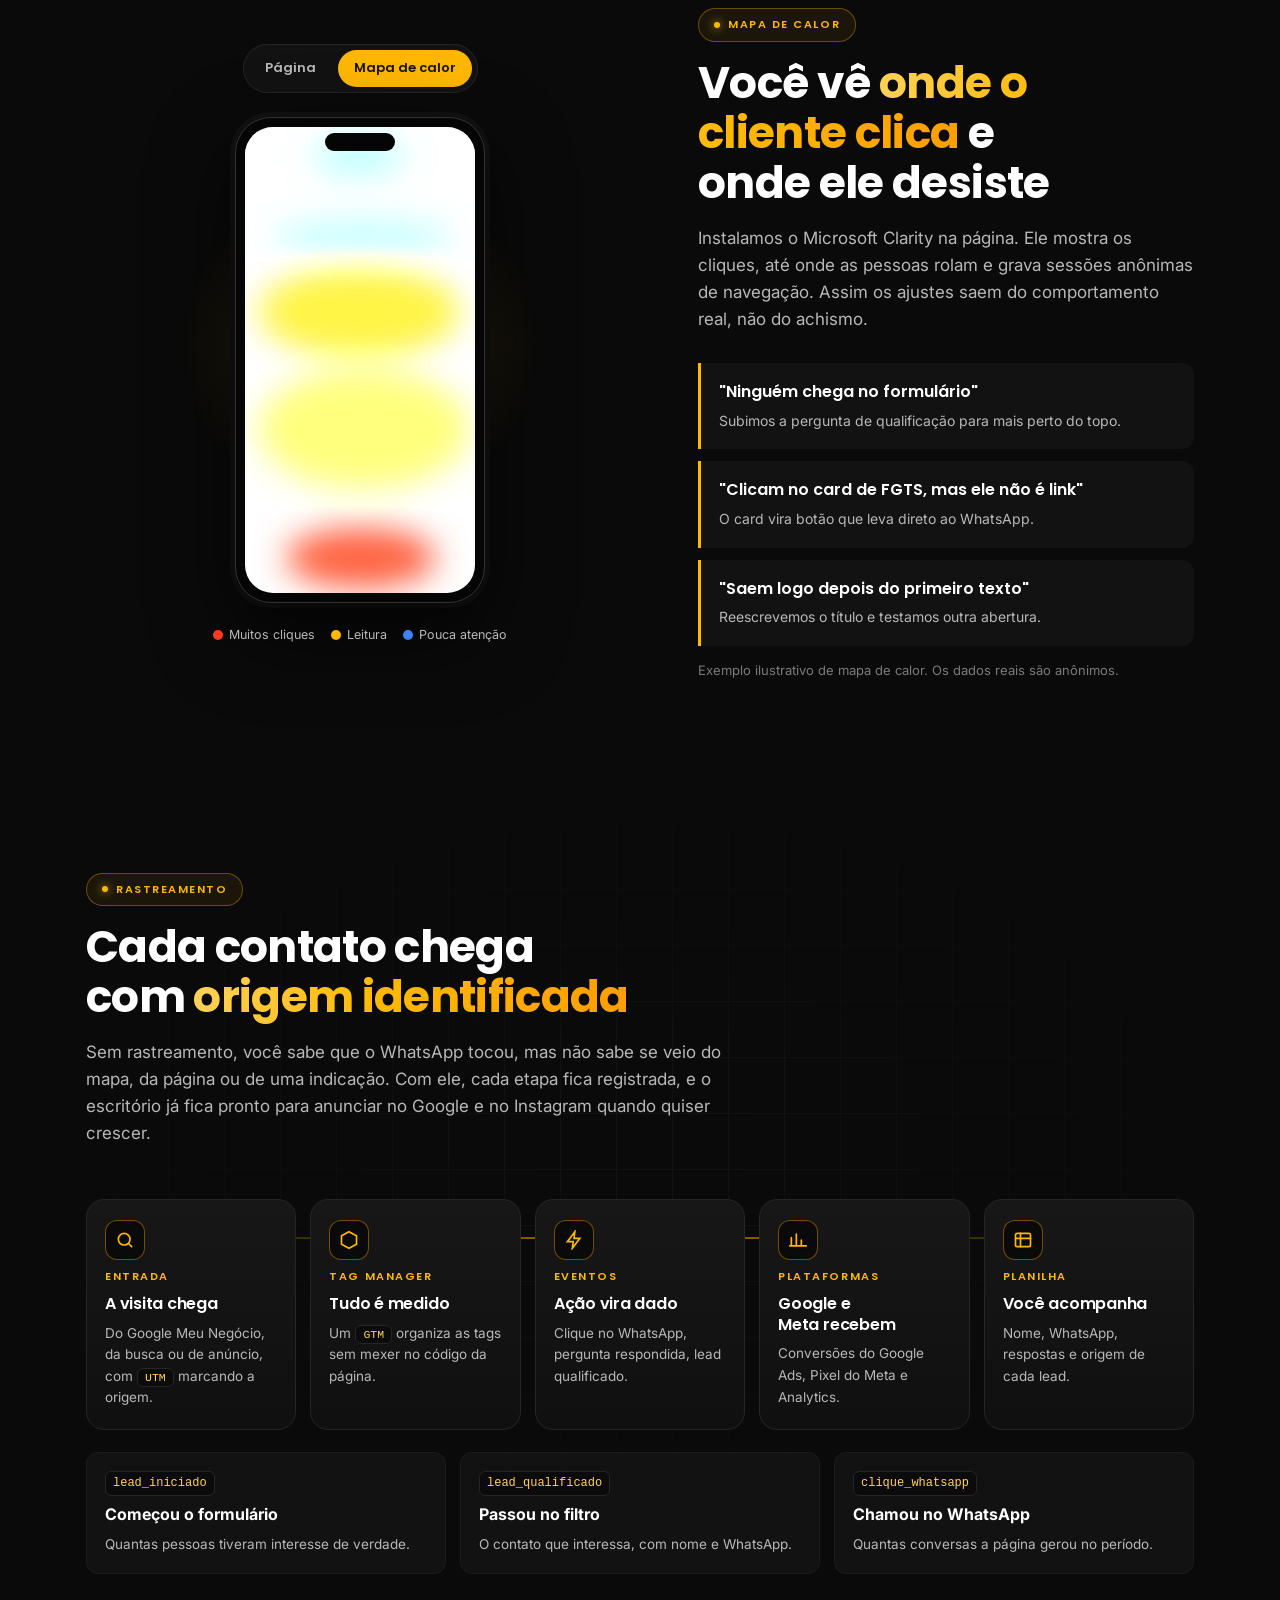
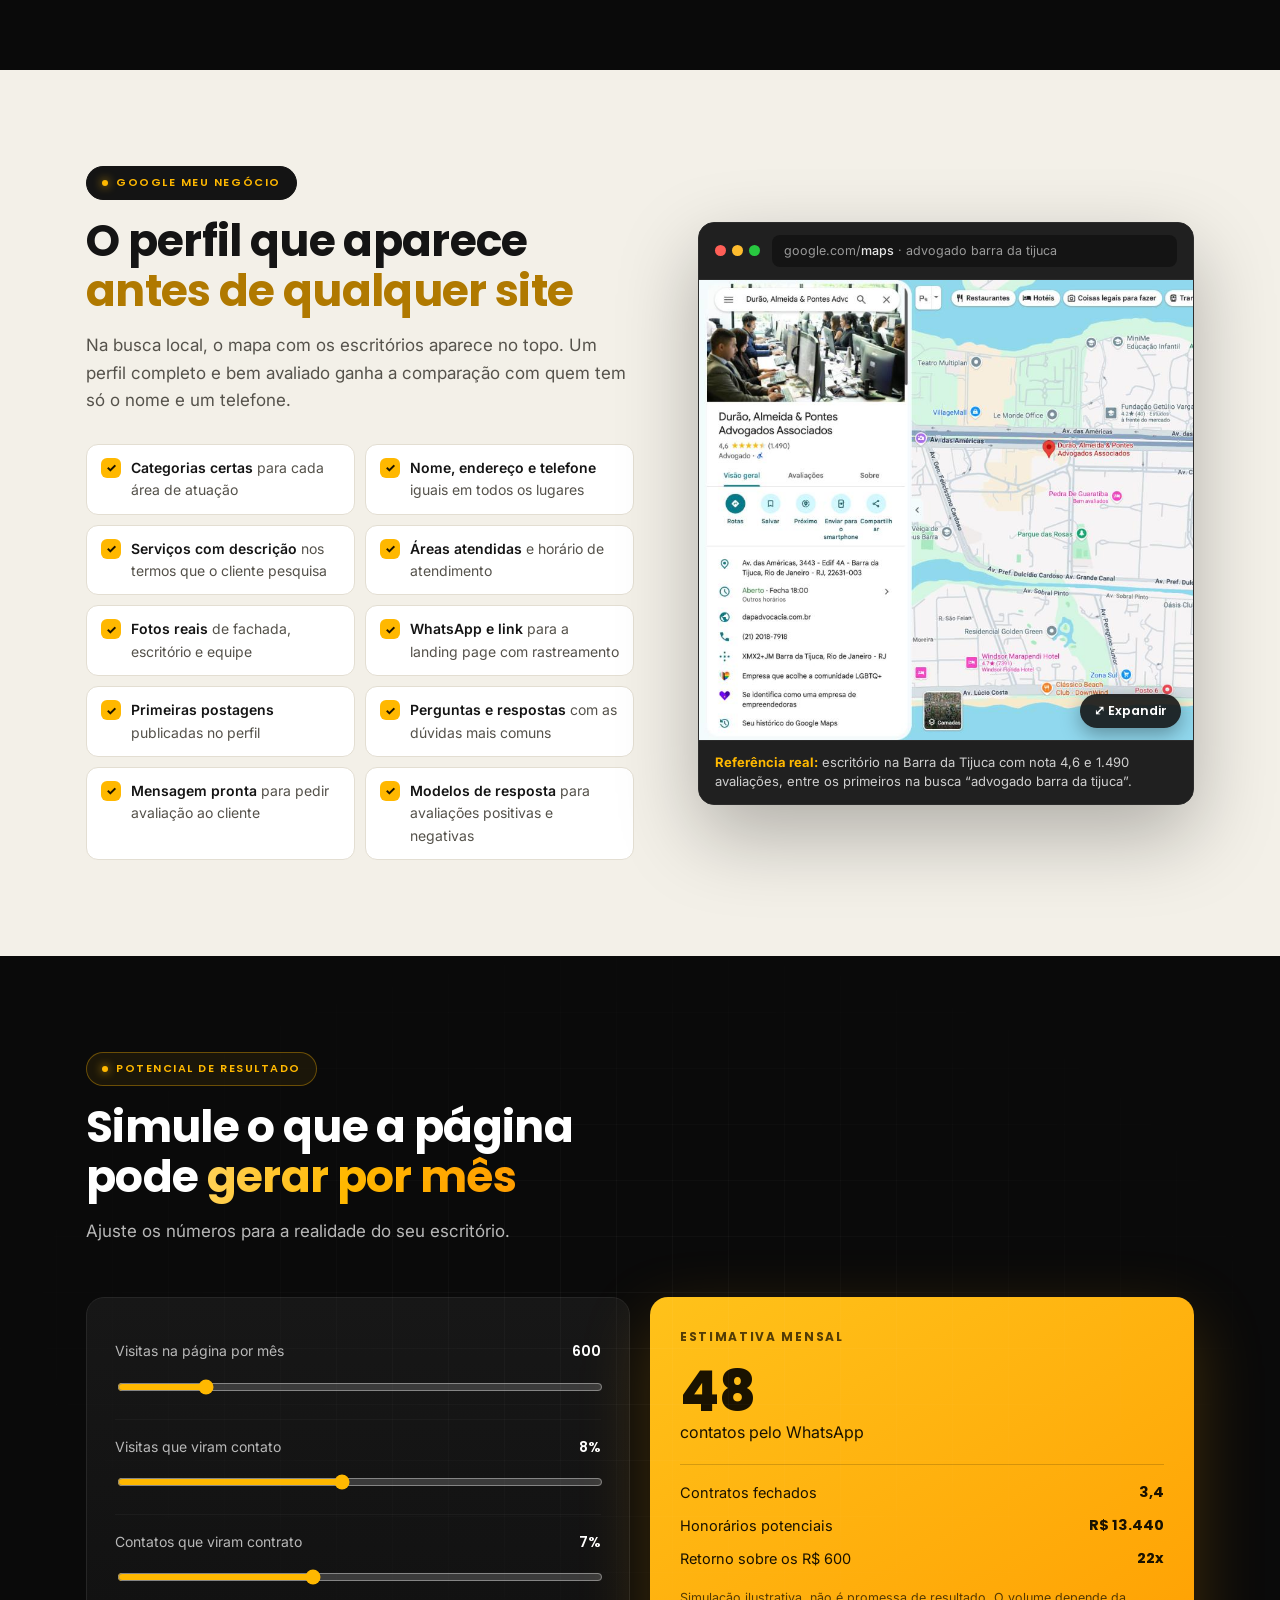
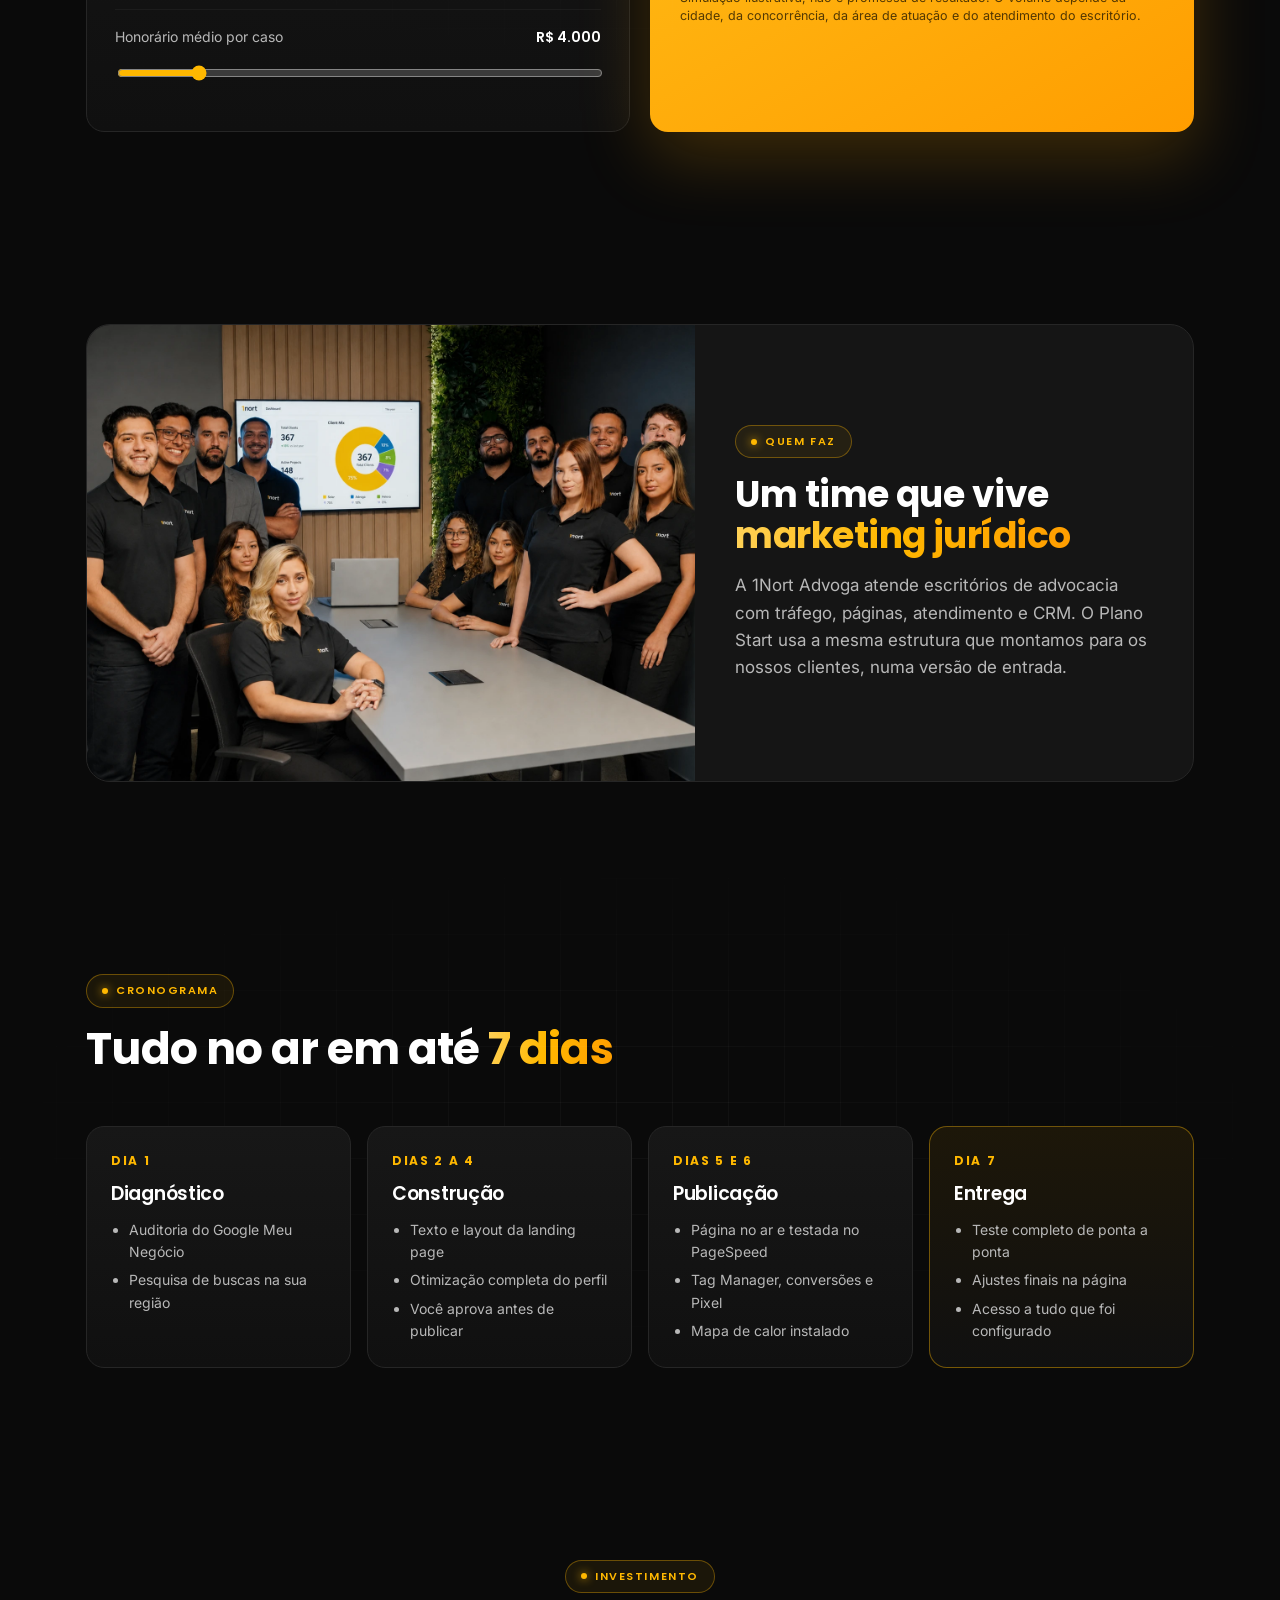
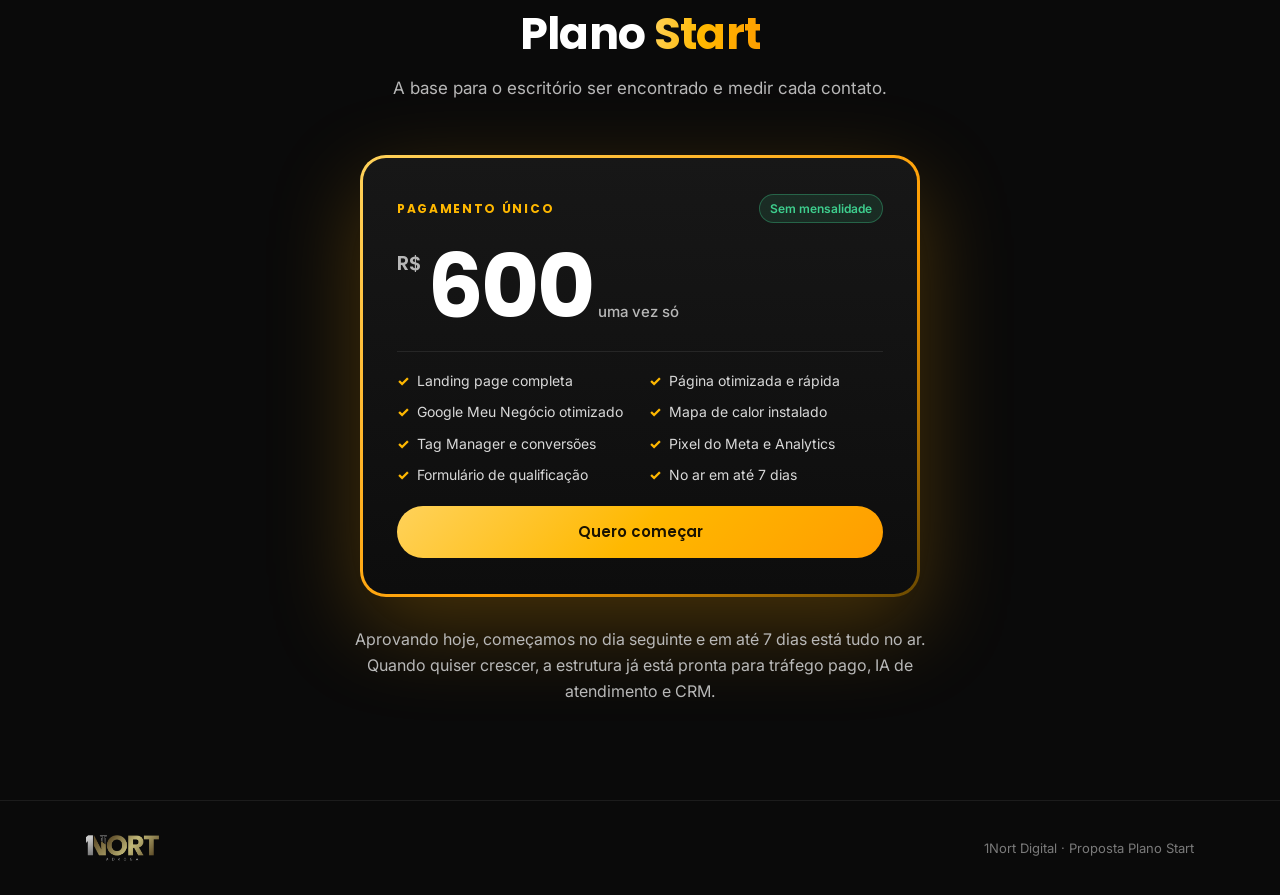
==== commit 55784bb8: "Plano Start: celular sempre na frente do navegador no mockup Co-Authored-By: Claude Opus 5.5 <norepl" ====
--- a/start/index.html
+++ b/start/index.html
@@ -101,6 +101,8 @@
 .screen img{width:100%;height:100%;object-fit:cover;object-position:top}
 /* página real ao vivo (sandbox sem scripts: não dispara Pixel/GTM do cliente) */
 .live{position:absolute;inset:0;overflow:hidden;z-index:1}
+.views,.screen{isolation:isolate}
+.showcase .phone{z-index:3}
 .live iframe{position:absolute;top:0;left:0;border:0;background:#fff;transform-origin:0 0;opacity:0;transition:opacity .4s}
 .live.ready iframe{opacity:1}
 .live--static{pointer-events:none}
